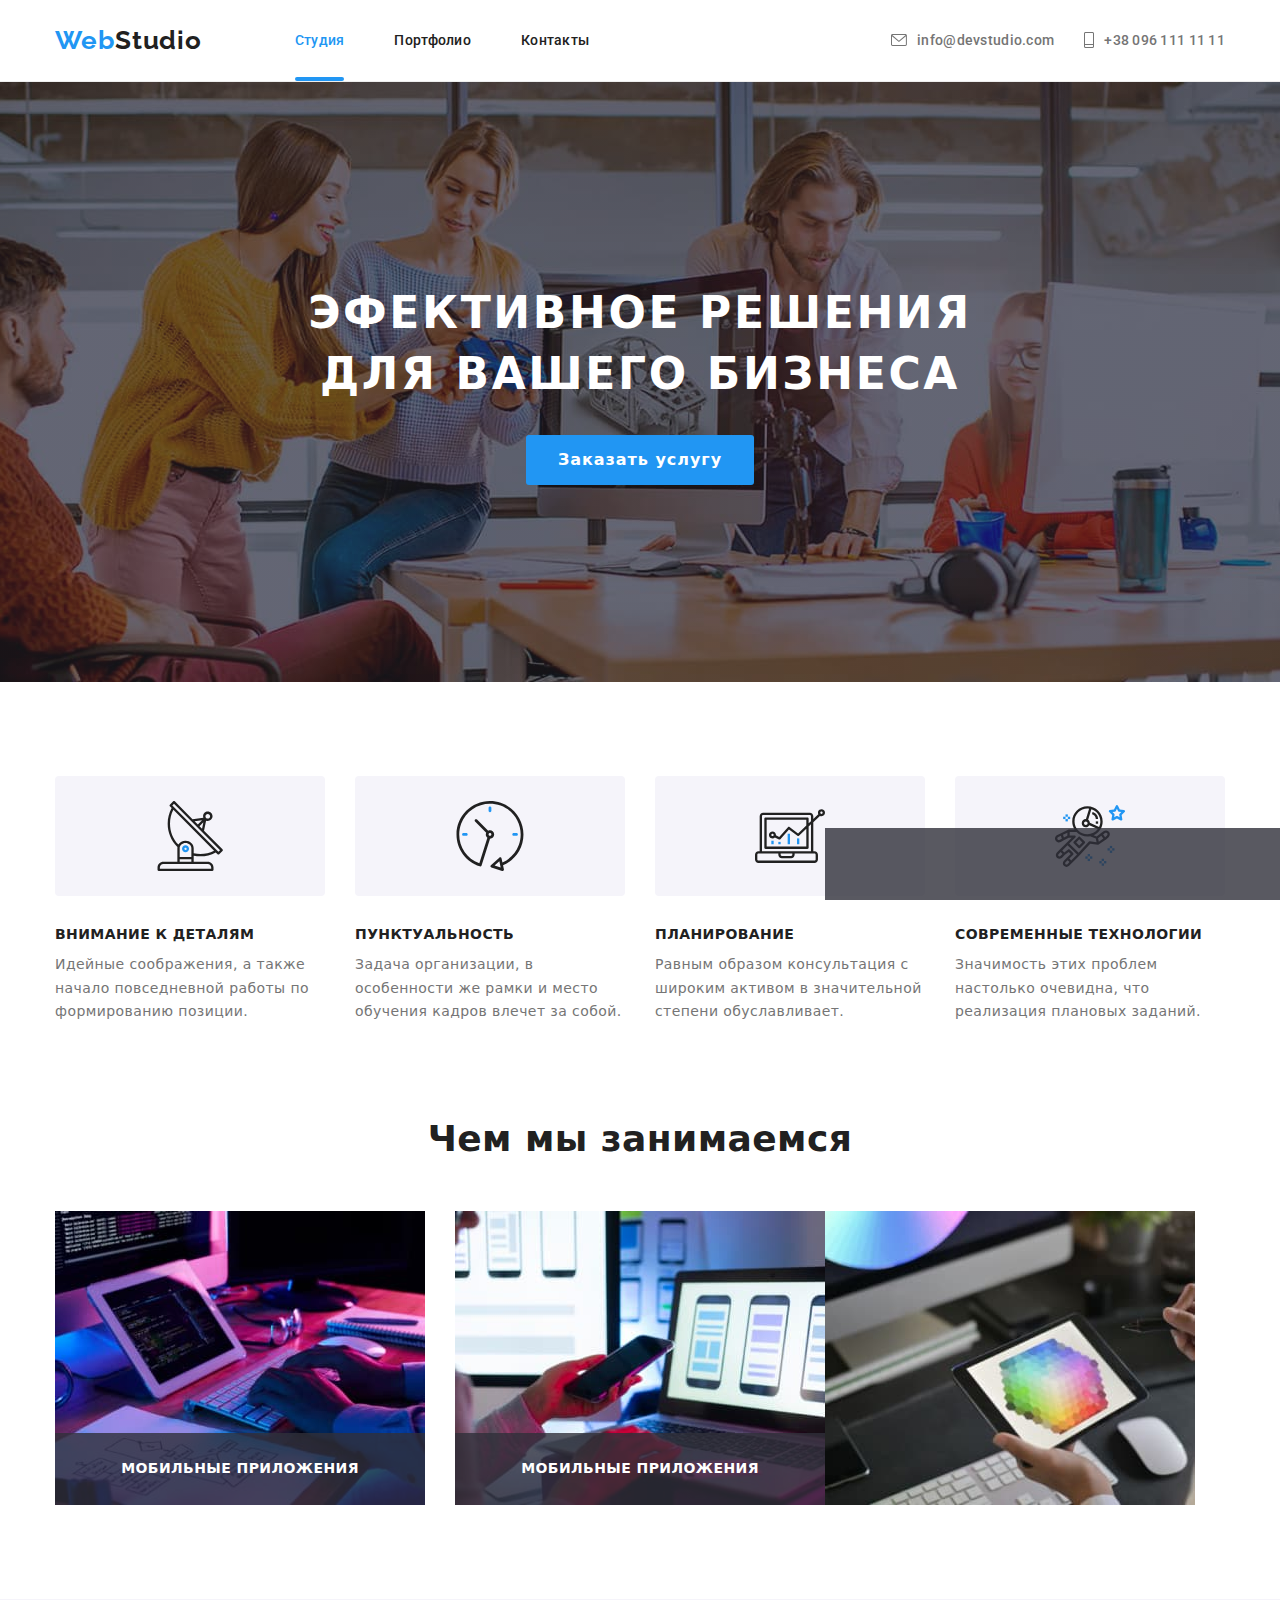
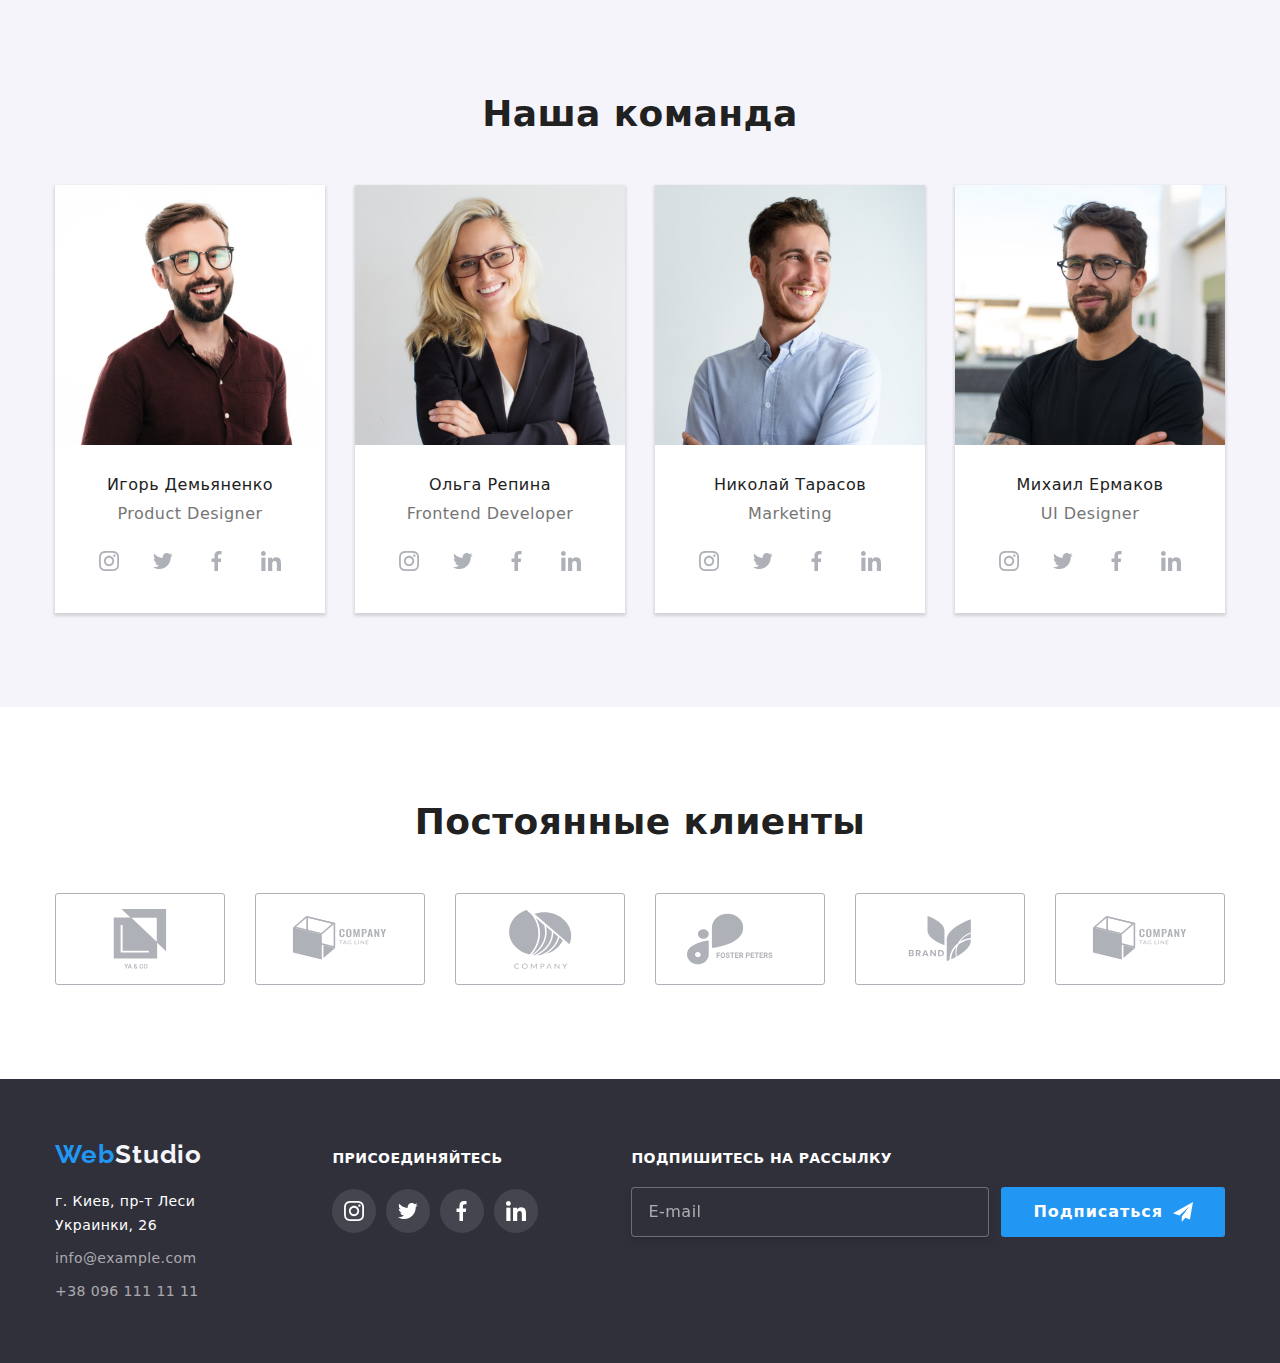
==== index.html @ 01339751 "Исправление ошибок" ====
<!DOCTYPE html>
<html lang="ru">
<head>
    <meta charset="UTF-8">
    <meta http-equiv="X-UA-Compatible" content="IE=edge">
    <meta name="viewport" content="width=device-width, initial-scale=1.0">
    <title>WebStudio</title>
    <link href="https://fonts.googleapis.com/css2?family=Raleway:wght@700&family=Roboto:wght@400;500;700;900&display=swap"
        rel="stylesheet">
    <link rel="stylesheet" href="https://cdnjs.cloudflare.com/ajax/libs/modern-normalize/1.1.0/modern-normalize.min.css">
    <link rel="stylesheet" href="./css/style.css">
    <link rel="stylesheet" href="./css/main.min.css">
</head>
<body>

    <!-- Шапка сайита-->
<header class="header">
    <div class="container headers">
    
    <nav class="main-nav">

        <a class="logo-link" href="./index.html">
            <span class="logo-accent">Web</span>
            <span class="logo-black">Studio</span>
        </a>
    <ul class="site-nav">
        <li class="site-nav__item"><a id="studio" class="site-nav__link strip" href="">Студия</a></li>
        <li class="site-nav__item"><a class="site-nav__link" href="./portfolio.html">Портфолио</a></li>
        <li class="site-nav__item"><a class="site-nav__link" href="">Контакты</a></li>
    </ul>
    </nav>

    <ul class="contact ">
        <li class="contact__list">
    <a class="contact__link" href="mailto:info@devstudio.com">    
        <svg class="contact__icon-massage"   width="16px" height="12px">
            <use href="./images/icons.svg/contact.svg#massage"></use>
        </svg>
        info@devstudio.com
    </a>
    </li>

        <li class="contact__list">
        <a class="contact__link" href="tel:+380961111111">
        <svg class="contact__icon-massage" width="10" height="16px">
            <use href="./images/icons.svg/contact.svg#telefon"></use>
        </svg>
        +38 096 111 11 11
        </a>
        </li>
    </ul>

    </div>
</header>

    <main>
<!-- Герой-->
 <section class="hero">
     <div class="container">
        <h1 class="hero__title">
          ЭФЕКТИВНОЕ РЕШЕНИЯ ДЛЯ ВАШЕГО БИЗНЕСА
        </h1>
        <button class="button" type="button" data-modal-open >
            Заказать услугу
        </button>
</div>


 </section>
    <!-- Преимущество компании-->
 <section class="section feature">
<div class="container">
    <h2 class="section-title visually-hidden">Преимущества</h2>
<ul class="feature-list list">
    <li class="flex-feature">
        <div class="container-feature">
            <svg width="70px" height="70px" >
                <use href="./images/icons.svg/advantage.svg#antena"></use>
            </svg>
        </div>
        <h3 class="title">Внимание к деталям</h3>
        <p class="feature-text">Идейные соображения, а также начало повседневной работы по формированию позиции.</p>

    </li>


    <li class="flex-feature">
        <div class="container-feature">
            <svg width="70px" height="70px">
                <use href="./images/icons.svg/advantage.svg#clock"></use>
            </svg>
        </div>
        <h3 class="title">Пунктуальность</h3>
        <p class="feature-text">Задача организации, в особенности же рамки и место обучения кадров влечет за собой.</p>
    </li>


    <li class="flex-feature">
        <div class="container-feature">
            <svg width="70px" height="70px">
                <use href="./images/icons.svg/advantage.svg#televizor"></use>
            </svg>
        </div>
        <h3 class="title">Планирование</h3>
        <p class="feature-text">Равным образом консультация с широким активом в значительной степени обуславливает.</p>
    </li>

    <li class="flex-feature">
        <div class="container-feature">
            <svg width="70px" height="70px">
                <use href="./images/icons.svg/advantage.svg#astronaut"></use>
            </svg>
        </div>
        <h3 class="title">Современные технологии</h3>
        <p class="feature-text">Значимость этих проблем настолько очевидна, что реализация плановых заданий.</p>
    </li>
</ul>
</div>
 </section>

<!-- Чем занимается компания -->
<article class="product">
    
 <section class="section work">
    <h2 class="section-title">Чем мы занимаемся</h2>

    <div class="container">

    <ul class="work-list list">

    <div class="position-container">
    <!-- <li class="flex-item"> -->

    <img src="./images/компьютер.jpg" alt="" width="370" >
    <p class="position-list">Мобильные приложения</p>
    <!-- </li> -->

    </div>




        <div class="position-container">
        <!-- <li class="flex-item"> -->
            <img src="./images/телефон.jpg" alt="" width="370">
            <p class="position-list">Мобильные приложения</p>
        <!-- </li> -->
        </div>

        <!-- <div class="position-container"> -->
            <li class="flex-item">
                <img src="./images/планшет.jpg" alt="" width="370">

                <p class="position-list">Мобильные приложения</p>
            </li>
                    <!-- <li class="position-list">
                        <p>Мобильные приложения</p>
                    </li> -->
        </div>
    </ul>

    </div>
    </section>
</article>

<!--Команда компании-->
 <section class="section section--team">
    <div class="container">
     <h2 class="section-title">Наша команда</h2>

<ul class="team-list list">
    <li class="flex-team">
        <img src="./images/человек1.jpg" alt="парень" width="270">
        <div class="staff">
        <h3 class="team-title">Игорь Демьяненко</h3>
        <p class="text">Product Designer</p>
                <ul class="socials-list">
                    <li class="socials__item">
                        <a class="socials-links" href="./index.html">
                            <svg class="socials-icon" width="20px" height="20px">
                                <use href="./images/icons.svg/networks.svg#instagram"></use>
                            </svg>
                        </a>
                    </li>
                
                    <li class="socials__item">
                        <a class="socials-links" href="./index.html">
                            <svg class="socials-icon" width="20px" height="20px">
                                <use href="./images/icons.svg/networks.svg#twitter"></use>
                            </svg>
                        </a>
                    </li>
                
                    <li class="socials__item">
                        <a class="socials-links" href="./index.html">
                            <svg class="socials-icon" width="20px" height="20px">
                                <use href="./images/icons.svg/networks.svg#facebook"></use>
                            </svg>
                        </a>
                    </li>
                
                    <li class="socials__item">
                        <a class="socials-links" href="./index.html">
                            <svg class="socials-icon" width="20px" height="20px">
                                <use href="./images/icons.svg/networks.svg#linkedin"></use>
                            </svg>
                        </a>
                    </li>
                </ul>
        </div>
    </li>


    <li class="flex-team">
        <img src="./images/девушка.jpg" alt="девушка" width="270">
        <div class="staff">
        <h3 class="team-title">Ольга Репина</h3>
        <p class="text">Frontend Developer</p>
                <ul class="socials-list">
                    <li class="socials__item">
                        <a class="socials-links" href="./index.html">
                            <svg class="socials-icon" width="20px" height="20px">
                                <use href="./images/icons.svg/networks.svg#instagram"></use>
                            </svg>
                        </a>
                    </li>
                
                    <li class="socials__item">
                        <a class="socials-links" href="./index.html">
                            <svg class="socials-icon" width="20px" height="20px">
                                <use href="./images/icons.svg/networks.svg#twitter"></use>
                            </svg>
                        </a>
                    </li>
                
                    <li class="socials__item">
                        <a class="socials-links" href="./index.html">
                            <svg class="socials-icon" width="20px" height="20px">
                                <use href="./images/icons.svg/networks.svg#facebook"></use>
                            </svg>
                        </a>
                    </li>
                
                    <li class="socials__item">
                        <a class="socials-links" href="./index.html">
                            <svg class="socials-icon" width="20px" height="20px">
                                <use href="./images/icons.svg/networks.svg#linkedin"></use>
                            </svg>
                        </a>
                    </li>
                </ul>
        </div>
    </li>



    <li class="flex-team">
        <img src="./images/парень.jpg" alt="парень" width="270">
        <div class="staff">
        <h3 class="team-title">Николай Тарасов</h3>
        <p class="text">Marketing</p>
                <ul class="socials-list">
                    <li class="socials__item">
                        <a class="socials-links" href="./index.html">
                            <svg class="socials-icon" width="20px" height="20px">
                                <use href="./images/icons.svg/networks.svg#instagram"></use>
                            </svg>
                        </a>
                    </li>
                
                    <li class="socials__item">
                        <a class="socials-links" href="./index.html">
                            <svg class="socials-icon" width="20px" height="20px">
                                <use href="./images/icons.svg/networks.svg#twitter"></use>
                            </svg>
                        </a>
                    </li>
                
                    <li class="socials__item">
                        <a class="socials-links" href="./index.html">
                            <svg class="socials-icon" width="20px" height="20px">
                                <use href="./images/icons.svg/networks.svg#facebook"></use>
                            </svg>
                        </a>
                    </li>
                
                    <li class="socials__item">
                        <a class="socials-links" href="./index.html">
                            <svg class="socials-icon" width="20px" height="20px">
                                <use href="./images/icons.svg/networks.svg#linkedin"></use>
                            </svg>
                        </a>
                    </li>
                </ul>
        </div>
    </li>


    <li class="flex-team">
        <img src="./images/пареньвочках.jpg" alt="парень в очках" width="270">
        <div class="staff">
        <h3 class="team-title">Михаил Ермаков</h3>
        <p class="text">UI Designer</p>
        
        <ul class="socials-list">
            <li class="socials__item">
            <a class="socials-links" href="./index.html">
                <svg class="socials-icon" width="20px" height="20px">
                    <use href="./images/icons.svg/networks.svg#instagram"></use>
                </svg>
            </a>
            </li>

            <li class="socials__item">
                <a class="socials-links" href="./index.html">
                <svg class="socials-icon" width="20px" height="20px">
                    <use href="./images/icons.svg/networks.svg#twitter"></use>
                </svg>
                </a>
            </li>

            <li class="socials__item">
                <a class="socials-links" href="./index.html">
                <svg class="socials-icon" width="20px" height="20px">
                    <use href="./images/icons.svg/networks.svg#facebook"></use>
                </svg>
                </a>
            </li>

            <li class="socials__item">
                <a class="socials-links" href="./index.html">
                <svg class="socials-icon" width="20px" height="20px">
                    <use href="./images/icons.svg/networks.svg#linkedin"></use>
                </svg>
                </a>
            </li>
            </ul>
            </div>
    </li>
</ul>
</div>
 </section>



 <section class="client">
    <div class="container">

    <h2 class="section-title">Постоянные клиенты</h2>

    <ul class="clients">
        <li class="item">
            <a class="links" href="./index.html">
                <svg class="button-icon" width="106px" height="60px">
                    <use class="logo-company" href="./images/icons.svg/brands.svg#icon-ya-go"></use>
                </svg>
            </a>
        </li>
        <li class="item" >
            <a class="links" href="./index.html">
                <svg class="button-icon" width="106px" height="60px">
                    <use class="logo-company" href="./images/icons.svg/brands.svg#icon-company-tag-l"></use>
                </svg>
            </a>
            
        </li>
        <li class="item" >
            <a class="links"  href="./index.html">
          <svg class="button-icon" width="106px" height="60px" >
                 <use class="logo-company" href="./images/icons.svg/brands.svg#icon-company"></use>
          </svg>
            </a>
        </li>

        <li  class="item" >
        <a class="links" href="./index.html">
        <svg class="button-icon" width="106px" height="60px" >
            <use class="logo-company" href="./images/icons.svg/brands.svg#icon-foster-peters"></use>
        </svg>
        </a>
        </li>
        <li class="item" >
            <a class="links" href="./index.html">
            <svg class="button-icon" width="106px" height="60px" >
                <use class="logo-company" href="./images/icons.svg/brands.svg#icon-brand"></use>
            </svg>
            </a>
        </li>
        <li class="item">
            <a class="links" href="./index.html">
            <svg class="button-icon" width="106px" height="60px" >
                <use class="logo-company" href="./images/icons.svg/brands.svg#icon-company-tag-l"></use>
            </svg>
            </a>
        </li>
    </ul>
</div>
 </section>

    </main>

 <!-- Футер -->
    <footer class="footer">
    <div class="container container-footer">
        
        <div>
        <a href="./index.html">
            <span class="logo-accent">Web</span>
            <span class="logo-white">Studio</span>
        </a>
    <address class="address">
        <ul class="adress-list">
          <li class="adress__item"><a class="adress" href="" target="_blank" rel="noopener noreferrer">г. Киев, пр-т
              Леси Украинки, 26</a> </li>
          <li class="adress__item"><a class="info" href="mailto:info@devstudio.com">info@example.com</a> </li>
          <li class="adress__item"><a class="info" href="tel:+380961111111">+38 096 111 11 11</a> </li>
        </ul>
    </address>
        </div>

        <div class="socials-footer">
            <h2 class="socials-footer__title">Присоединяйтесь</h2>
        <ul class="socials-list">
            
        <li class="socials-footer__item">
            <a class="socials-footer__link" href="">
        <svg class="icon-footer" width="20px" height="20px">
            <use href="./images/icons.svg/networks.svg#instagram"> </use>
        </svg>
            </a>
        </li>


        <li class="socials-footer__item">
            <a class="socials-footer__link" href="">
        <svg class="icon-footer" width="20px" height="20px" >
            <use href="./images/icons.svg/networks.svg#twitter">  </use>
        </svg>
            </a>
        </li>
        
        <li class="socials-footer__item">
            <a class="socials-footer__link" href="">
            <svg class="icon-footer" width="20px" height="20px" >
                <use href="./images/icons.svg/networks.svg#facebook"> </use>
            </svg>
            </a>
        </li>

        <li class="socials-footer__item">
            <a class="socials-footer__link" href="">
            <svg class="icon-footer" width="20px" height="20px" >
                <use href="./images/icons.svg/networks.svg#linkedin"></use>
            </svg>
            </a>

        </li>
        </ul>
    </div>


    <div>
        <h2 class="footer-title">Подпишитесь на рассылку</h2>
    <form class="form-footer">

        

        
        <label class="footer-label">
            <input type="text" class="footer-input" name="email" placeholder="E-mail">
        </label>

            
            <button class="button" type="submit">
            <span class="footer-span">Подписаться</span>
            <svg class="footer-icon" width="20px" height="20px">
                <use href="./images/icons.svg/modal-icon.svg#footer-email"></use>
            </svg>

            </button>
            
    </form>
    </div>
</div>
     </footer>
     

     

     
    <div class="backdrop is-hidden" data-modal>

        <div class="modal">
            
            <button class="button-close" data-modal-close>
                <svg class="icon-close" width="11px" height="11px">
                    <use href="./images/icons.svg/symbol-defs.svg#closer-icon"></use>
                </svg>
                
            </button>

            <form class="form-modal" autocomplete="off">
            
            <p class="title-modal" >Оставьте свои данные, мы вам перезвоним</p>

            
            <label class="form-field">
                <input type="text" class="form-input" name="name" placeholder=" " required>
                <span class="form-label">Имя</span>
            <svg class="icon-modal" width="12px" height="12px">
                <use href="./images/icons.svg/modal-icon.svg#modal-profil"></use>
            </svg>
            </label>
            
            
          
            <label class="form-field">
            <input type="tel" class="form-input" name="tel"  placeholder=" " required />
            <span class="form-label">Телефон</span>
            <svg class="icon-modal" width="13px" height="13px">
                <use href="./images/icons.svg/modal-icon.svg#modal-tel"></use>
            </svg>
            </label>
            
                    
            <label class="form-field">
            <input type="email" class="form-input" name="email" placeholder=" " required >
            <span class="form-label">Почта</span>
            <svg class="icon-modal" width="15px" height="12px">
                <use href="./images/icons.svg/modal-icon.svg#modal-massager"></use>
            </svg>
            </label>

            <span class="title-comment">Коментарий</span>
            
            <div class="form-comment">
            
            <textarea name="opic" id="opic"  rows="10" placeholder="Введите текст" required ></textarea>
            </div>

            <label class="field-checkbox">
                <input class="chekbox" type="checkbox" name="ok" id="ok" required>
                <span class="icon-chekbox"></span>
                <span class="span-modal">Соглашаюсь с рассылкой и принимаю</span>
                <a class="links-checkbox" href="">Условия договора</a>
                <!-- Соглашаюсь с рассылкой и принимаю    -->
            </label>
            
        
            <button class="button" type="submit">Отправить</button>
            
    
        </form>

        </div>


    </div>
    <script src="./js/modal.js"></script>

</body>
</html>
---- css/style.css ----
/* Основной цвет текста  color: #212121;      --title-text-color:#212121; */
/* вторичный текст контакты,абзац  color: #757575; --primari-text-color: #757575; */
/* цвет фона background: #FFFFFF;        --primari-white-color:#FFFFFF;*/
/* контакты в футере    --contact-footer: rgba(255, 255, 255, 0.6); */
/* цвет кнопок background: --accent-color: #2196F3;*/
/* цвет героя и футера     --hero-bgrcolor: #2F303A; */
/* фон кнопки в фильтре --button-filter: #F5F4FA; */
/* Кнопка героя ховер  --hover-button: #188ce8; */
/* border-box --border-box: #EEEEEE; */


:root {
--title-text-color: #212121;
--primari-text-color: #757575;
--primari-white-color:#FFFFFF;
--contact-footer: rgba(255, 255, 255, 0.6);
--accent-color: #2196F3;
--hero-bgrcolor: #2F303A;
--button-filter: #F5F4FA;
--hover-button: #188ce8;
--border-box: #EEEEEE;
--var--bg-icon: #afb1b8;
--timing-function: cubic-bezier(0.4, 0, 0.2, 1);
}


body {
background-color: var(--primari-white-color);
color: var(--primari-text-color);
font-family: Roboto, sans-serif;

font-size: 14px;
line-height: 1.17;
letter-spacing: 0.03em;
}


ul {
    list-style: none;
}


/* утилиты */

.container {
    width: 1200px;
    /* outline: 2px solid; */
    padding-left: 15px;
    padding-right: 15px;
    margin-left: auto;
    margin-right: auto;
}

.list {
    margin: 0;
    padding: 0;
    list-style: none;
}

/* Main-nav */
.main-nav {
    display: flex;
    align-items: center;
    justify-content: space-evenly;
}



/* header */

.header {
    border-bottom: 1px solid var(--border-box);
    font-weight: 500;
    font-size: 14px;
    line-height: 1.2;
    letter-spacing: 0.02em;
}

.container.headers {
        display: flex;

        position: relative;
        /* position: fixed;
        width: 100%;
        z-index: 2;
        top: 0;
        left: auto;
        right: auto;
        min-height: 80px;
        background-color: white; */
        align-items: center;
    
}





.logo-accent,
.logo-black,
.logo-white {
    font-family: Raleway, sans-serif;
    font-weight: 700;
    font-size: 26px;
    line-height: 1.2;
    letter-spacing: 0.03em;
}

.logo-link:focus{
    fill: red;
}

.logo-accent {
    color: var(--accent-color);
    margin-right: -4px;
}
.logo-black {
    color: var(--title-text-color);
}

.logo-white {
    color: var(--button-filter);
}

/* site nav  */

.site-nav {
margin-bottom: 0;
margin-top: 0;
padding-left: 0;
display: flex;
margin-left: 93px;

}

/* .site-nav .item {
    background-color: tomato;
    
} */

.site-nav__item:not(:last-child) {
    margin-right: 50px;
    

}


.site-nav__link {
    font-family: 'Roboto';
        font-style: normal;



    position: relative;
    color: var(--title-text-color);
    display: block;
    padding-top: 32px;
    padding-bottom: 32px;
    font-weight: 500;
    font-size: 14px;
    line-height: 1.2;
    letter-spacing: 0.02em;
    transition: color 250ms var(--timing-function);
    
}




.site-nav__link:hover,
.site-nav__link:focus {
    color: var(--accent-color);
}


.strip::after {
    display: block;
    position: absolute;
    content: '';
    bottom: 0;
    width: 100%;
    height: 4px;
    background-color: var(--accent-color);
    border-radius: 2px;
transform: scaleX(t 1);
    transition: 250ms var(--timing-function);
}

.strip:hover::after {
transform: scaleX(1)
}


#studio {
    color: var(--accent-color);
}

#portfolio {
    color: var(--accent-color);
}


/* Contact */


.contact {
    display: inline-flex;
    align-items: center;
    margin-bottom: 0;
    margin-top: 0;
    padding-left: 0;
    margin-left: auto;
    
}





.contact .item {
    padding: 32px 0px;
    margin: 0;

}

li.item.items {

    display: inline-flex;
    align-items: center;
}

.contact .contact__list + .contact__list {
    margin-left: 30px;
}


a.contact__link:hover,
.contact__link:focus {
    color: #188ce8;
    fill: #188ce8;
    
}


/* .contact-link:hover {
    color: var(--accent-color);
} */

.contact__link{
    display: flex;
    align-items: center;
    font-family: 'Roboto';
    fill: currentColor;
    padding-top: 32px;
    padding-bottom: 32px;

        transition: color 250ms var(--timing-function), 
        fill 250ms var(--timing-function) ;
    
}


.contact__icon-massage {
    margin-right: 10px;
    /* fill: currentColor; */
}


/* .items::before {
    display: inline-block;
    content: '';
    margin-right: 10px;
    width: 20px;
    height: 20px;
    background-size: contain;
    background-repeat:no-repeat;
    background-position: center;
}

li.item.items::before {
    fiil: red;
} */


/* .items:nth-child(1)::before {
    background-image: url(../images/icons.svg/massage.svg);
    width: 16px;
    height: 12px;
    
}



.items:nth-child(2)::before {
    background-image: url(../images/icons.svg/telefon.svg);
    width: 10px;
    height: 16px;
} */



/* .flex-feature::before {
    display: block;
    content: '';
    height: 120px;
    margin-bottom: 30px;
    background-size: 65.32px, contain;
    background-repeat: no-repeat;
    background-position: center;
    background-color: #F5F4FA;
} */







a {
    text-decoration: none;
    color: currentColor;
}

h1,
h2,
h3,
p {
    margin: 0;
}


/* Герой index */

.hero {
text-align: center;
padding-top: 200px;
padding-bottom: 200px;
margin-left: auto;
margin-right: auto;
background: #C4C4C4;
background-image: linear-gradient(to right,
rgba(47, 48, 58, 0.4),
rgba(47, 48, 58, 0.4)
), url(../images/icons.svg/heroo.jpg);
background-repeat: no-repeat;
background-position: center;
background-size: cover;
max-width: 1600px;
height: 600px;

}



.hero__title {
    color: var(--primari-white-color);
    font-weight: 900;
    font-size: 44px;
    line-height: 1.4;
    letter-spacing: 0.06em;
    text-align: center;
    text-transform: uppercase;
    width: 696px;
    margin-left: auto;
    margin-right: auto;
    margin-bottom: 30px;
}

/* Кнопки */

.filter .filter__item + .filter__item {
    margin-left: 8px;
}


.filter {
    display:flex;
    margin: 0;
    padding-left: 0;
    justify-content: center;
    margin-bottom: 50px;
    
}




.button {
    min-width: 200px;
    
    padding: 10px 32px;
    background-color: var(--accent-color);
    color: var(--primari-white-color);
    display: flex;
    margin-left: auto;
    margin-right: auto;
    font-weight: 700;
    font-size: 16px;
    line-height: 1.9;
    align-items: center;
    justify-content: center;
    text-align: center;
    letter-spacing: 0.06em;
    cursor: pointer;
    border: none;
    border-radius: 3px;
    transition: box-shadow 250ms var(--timing-function), background-color 250ms var(--timing-function);
}

.button:hover,
.button:focus {
    outline: none;
    box-shadow: 0px 4px 4px rgba(0, 0, 0, 0.15);
    background-color: var(--hover-button);
}

/* Modal window */
.backdrop {

    position: fixed;
    top: 0;
    left: 0;
    width: 100%;
    height: 100%;

    background: rgba(0, 0, 0, 0.2);
    opacity: 1;
    transition: opacity 250ms var(--timing-function);
}

.backdrop.is-hidden {
    
    opacity: 0;
    pointer-events: none;
}

.backdrop.is-hidden .modal {
    transform: translate(-50%, -50%) scale(1.1);
}

.modal {
    
    position: absolute;
    top: 50%;
    left: 50%;
    transform: translate(-50%, -50%) scale(1);
    transition: transform 250ms var(--timing-function),
        scale 250ms var(--timing-function);
    border-radius: 4px;
    width: 528px;
    height: 581px;
    padding: 40px;
    background-color: #fff;
    
}


.button-close {
    display: flex;
    position: absolute;
    top: 8px;
    right: 8px;
    width: 30px;
    height: 30px;

    fill: black;
    border: none;
    cursor: pointer;
    border: 1px solid black;
    border-radius: 50px;
    background-color: white;
    transition: fill 250ms var(--timing-function), border-color 250ms var(--timing-function) ;
}

.button-close:hover {
    fill: #2196F3;
    border-color: #2196F3;
}


.button-close svg {
    position: absolute;
    top: 50%;
    left: 30%;

    transform: translateY(-50%);

}

.icon-close {
    display: flex;
    align-items: center;
    justify-content: center;
}





.form-modal {
    display: block;

height: 100%;
/* outline: 1px solid tomato; */
margin-left: auto;
margin-right: auto;


}

.title-modal {
font-family: 'Roboto';
text-align: center;
font-weight: 700;
font-size: 20px;
line-height: 1.15;
letter-spacing: 0.03em;
margin-bottom: 30px;
color: var(--title-text-color); 
}



.form-field{
    position: relative;
    display: flex;
    flex-direction: column;
    /* outline: 1px solid teal; */
    margin-bottom: 20px;
}

.form-field:nth-child(4) {
    margin-bottom: 10px;
}





/* .form-field:nth-child(-n + 3) {
    margin-bottom: 15px;
} */

.form-comment {
    position: relative;
    display: block;
    flex-direction: column;
    
    margin-bottom: 20px;
    margin-top: 4px;
    width: 448px;
    height: 120px;
}



.icon-modal {
    display: inline-block;
    position: absolute;
    top: 50%;
    left: 15px;
    fill: var(--title-text-color);
    transform: translateY(-50%);
    transition: fill 250ms var(--timing-function);
}

.form-field:hover .icon-modal {
fill: #2196F3;
}



/* MODAL 2 */

/* .form-field:focus-within > .icon-modal{
    
 fill: blue;
}

.form-field:focus-within > .form-label {
transform: translateY(-33px);
}

.form-input:not(:placeholder-shown) + .form-label {
transform: translateY(-50px);
} 
 */




/* Modal 1 Хороший ВАРИАНТ! */ 
.form-input:focus~.icon-modal,
.form-input:hover~.icon-modal {
    fill: var(--accent-color);
}


.form-input:focus + .form-label, .form-input:not(:placeholder-shown) + .form-label {
    transform: translateY(-40px);
}

.form-input:placeholder-shown {
    background-color: white;
}


/* MODAL 3 в процессе без ID и bez LABEL */
/* 
.form-field:focus-within > .icon-modal {
    fill: rgb(14, 161, 230);
}


.form-field:focus-within > .form-label {
    transform: translateY(-210%);
}


.form-input:not(:placeholder-shown) + .form-label {
transform: translateY(-35px);
} */

.chekbox {
/*     
    appearance: none;
    -webkit-appearance: none; */
    position: absolute;
    width: 1px;
    height: 1px;
    margin: -1px;
    border: 0;
    padding: 0;
    clip: rect(0 0 0 0);
    overflow: hidden;
}

.field-checkbox {
    display: flex;
    align-items: center;
    justify-content: center;
    margin-bottom: 30px;
    
}

/* .field-checkbox:hover,
.field-checkbox:focus {
    border-color: #2196F3;
} */

.icon-chekbox {
    display: inline-block;
    cursor: pointer;
    width: 15px;
    height: 15px;
    border: 2px solid #2a2a2a;
    border-radius: 4px;
    margin-right: 8px;
}

.icon-chekbox:focus,
.icon-chekbox:hover {
    border-color: #2196F3;
}

.links-checkbox {

    font-size: 14px;
    line-height: 1.71;

    letter-spacing: 0.03em;
    color: #2196F3;
    margin-left: 3px;
    text-decoration: underline;
}

.span-modal{
font-size: 14px;
line-height: 1.71;
color: #757575;;
letter-spacing: 0.03em;
}




.chekbox:checked + .icon-chekbox {
    border-color: #2196F3;
    background-color: #2196F3;
    background-image: url(../images/icons.svg/icon-check.svg);
    background-size: contain;
    background-origin: border-box;
    
}





/* MODAL */

.form-label {
    position: absolute;
    top: 54%;
    left: 42px;
    
    transform: translateY(-50%);
    transition: transform 250ms var(--timing-function);
}

.form-field input {
    width: 448px;
    height: 40px;
    margin: 0;
    cursor: pointer;
    padding-left: 42px;
    border-radius: 4px;
    border: 1px solid rgba(33, 33, 33, 0.2);
    transition: border-color 250ms var(--timing-function);
    outline: none;
}

.form-field input:hover,
.form-field input:focus {
    border-color: #2196F3;
}

.form-field input[type="checkbox"] {
    width: 16px;
    height: 15px;
}


/* .form-field:focus-within>.form-input {
   color: rgb(14, 161, 230);
} */

textarea {
    width: 448px;
    height: 120px;
    padding-left: 16px;
    padding-right: 16px;
    padding-bottom: 12px ;
    padding-top: 12px ;
    cursor: pointer;
    border: 1px solid rgba(33, 33, 33, 0.2);
    border-radius: 4px;
    transition: border-color 250ms var(--timing-function);
    outline: none;
    resize: none;
}

.title-comment {
    margin-bottom: 4px;
    margin-top: 10px;
}

.form-comment textarea:hover,
.form-comment textarea:focus {
    border-color: #2196F3;
}








.form-field input::placeholder {
    color: #C4C4C4;
}

.form-field textarea::placeholder {
    color: #C4C4C4;
}




.form-field label {
    margin-bottom: 4px;

font-weight: 400;
font-size: 12px;
line-height: 1.2;
/* identical to box height */

letter-spacing: 0.01em;

color: #757575;
}

/* 
        display: flex;
        align-items: center;
        color: #757575;
        fill: #757575;
        padding-top: 32px;
        padding-bottom: 32px;
        font-weight: 500;
        font-size: 14px;
        line-height: 16px;
        letter-spacing: 0.02em;
        transition: color 250ms var(--timing-function),
        fill 250ms var(--timing-function);

    position: relative;
    color: var(--title-text-color);
    display: block;
    padding-top: 32px;
    padding-bottom: 32px;
    font-weight: 500;
    font-size: 14px;
    line-height: 1.2;
    letter-spacing: 0.02em;
    transition: color 250ms var(--timing-function);
 */


/* section */


.section-title {
    color: var(--title-text-color);
    margin-top: 0;
    margin-bottom: 50px;
    text-align: center;
}


h2 {
    margin-top: 0;
    font-weight: 700;
    font-size: 36px;
}



/* Преимущество компании  */



.feature-list {
    display: flex;

}

.feature-list .flex-feature + .flex-feature {
    margin-left: 30px;
}

.container-feature {
display: inline-flex;
align-items: center;
justify-content: center;
background: #F5F4FA;
border-radius: 4px;
width: 270px;
height: 120px;
margin-bottom: 30px;
}





/* .flex-feature::before {
    display: block;
    content: '';
    height: 120px;
    margin-bottom: 30px;
    background-size: 65.32px, contain;
    background-repeat: no-repeat;
    background-position: center;
    background-color: #F5F4FA;
} */

/* .flex-feature:nth-child(1)::before {
    background-image: url("../images/icons.svg/antena.svg");
}

.flex-feature:nth-child(2)::before {
    background-image: url("../images/icons.svg/clock\ .svg");
}

.flex-feature:nth-child(3)::before {
    background-image: url("../images/icons.svg/televizor.svg");
}

.flex-feature:nth-child(4)::before {
    background-image: url("../images/icons.svg/astronautfull.svg");
} */

.section .title {
    color: var(--title-text-color);
    margin-top: 0;
    margin-bottom: 10px;
    font-weight: 700;
    font-size: 14px;
    line-height: 1.2;
    letter-spacing: 0.03em;
    text-transform: uppercase;
}

.visually-hidden {
position: absolute;
white-space: nowrap;
width: 1px;
height: 1px;
overflow: hidden;
border: 0;
padding: 0;
clip: rect(0 0 0 0);
clip-path: inset(50%);
margin: -1px;
}
/* Section work */


.section {
    padding-top: 94px;
    padding-bottom: 94px;
}



.section.work {
    padding-top: 0;

}

.work-list {
display: flex;

}

.position-container {

position: relative;
justify-content: center;
align-items: center;
width: 370px;

} 

/* .flex-item {
flex-direction: column;
position: relative;
justify-content: center;
align-items: center;
width: 370px;
} */

/* .flex-item + .flex-item{
    margin-left: 30px;
} */

 .position-container:nth-child(+n + 2) {
    margin-left: 30px;
}

.position-list {
display: flex;
justify-content: center;
align-items: center;
font-weight: 700;
font-size: 14px;
line-height: 1.2px;
width: 100%;
height: 72px;
bottom: 0;
position: absolute;
background: rgba(47, 48, 58, 0.8);
color: var(--primari-white-color);
text-transform: uppercase;
letter-spacing: 0.03em;






/* display: flex;
font-weight: 700;
font-size: 14px;
line-height: 1.2px;
letter-spacing: 0.03em;
text-transform: uppercase;
color: #FFFFFF;
width: 205px;
height: 16px;
left: 90px;
right: 90px;
bottom: 27px;
transform: translate(-50%, -50%);
position: absolute;
background:#188ce8; */


}





    /* Section team */



.team-list {
    display: flex;
    text-align: center;
}

.flex-team {
    width: 270px;
    box-shadow: 0px 2px 3px 1px rgba(0, 0, 0, 0.14);
}

.section--team .flex-team + .flex-team {
    margin-left: 30px;

}


.section--team {
    background-color: var(--button-filter);
}


.staff {
padding: 30px 32px;
background-color: #FFFFFF;

}

img {
    display: block;
}




.team-title {
    color: var(--title-text-color);
    font-weight: 500;
    font-size: 16px;
    line-height: 1.2;
    text-align: center;
    letter-spacing: 0.03em;
    margin-top: 0;
    margin-bottom: 10px;
}

.feature-text {
font-size: 14px;
line-height: 1.71;
letter-spacing: 0.03em;
color: #757575;
}

.text {
font-size: 16px;
line-height: 1.2;
letter-spacing: 0.03em;
margin-top: 0;
margin-bottom: 16px;
}

.flex-team .socials-links:not(:last-child) {
margin-right: 10px;
}

/* 11 УБРАЛ ФИЛЛ С socials-links ОСТАВИЛ ФОН И ДОБАВИЛ ФИЛЛ НА SVG!   */
.socials-links {
display: inline-flex;
align-items: center;
justify-content: center;
fill: var(--var--bg-icon);
background-color: var(--primari-white-color);
width: 44px;
height: 44px;
border-radius: 50px;
/* fill: #AFB1B8; */
transition: background-color 250ms var(--timing-function), fill 250ms var(--timing-function);
}

.socials-links:hover,
.socials-links:focus {
    fill: var(--primari-white-color);
    background-color: var(--accent-color);
}


/* 11 */

.socials-list {
display: flex;
justify-content: center;
align-items: baseline;
padding-left: 0;
margin: 0;
}

.socials__item:not(:last-child) {
    margin-right: 10px;

}



/* PORTFOLIO */



.project-list__description {
position: relative;
overflow: hidden;

}

.project-list__description::before {
    display: inline-block;
    content: '';
    width: 100%;
    height: 100%;
    background: rgba(33, 150, 243, 0.9);
    position: absolute;
    transform: translateY(+100%);
    
    transition: transform var(--timing-function) 250ms ;
    /* opacity: 0; */
}

.project-list__link:hover .project-list__description::before,
.project-list__link:focus .project-list__description::before {
    transform: translateY(0);
}

.project-list__item:hover .project-list__description::before {
    /* opacity: 1; */
}

.project-list__paragraph {
    display: flex;
    font-size: 18px;
    line-height: 1.56;
    letter-spacing: 0.03em;
    align-items: center;
    justify-content: center;
    width: 100%;
    height: 100%;
    padding-left: 24px;
    padding-right: 24px;
    padding-top: 63px;
    padding-bottom: 63px;
    position: absolute;
    bottom: 0;
    color: var(--primari-white-color);
    transform: translateY(+100%);
    /* opacity: 0; */
    transition: transform 250ms var(--timing-function);
}

.project-list__link:hover .project-list__paragraph,
.project-list__link:focus .project-list__paragraph {
    transform: translateY(0);
    
}


.project-list__text-box {
    padding: 20px 24px;
    border-right: 1px solid var(--border-box);
    border-bottom: 1px solid var(--border-box);
    border-left: 1px solid var(--border-box);
    width: 370px;
    
}

.project-list {
display: flex;
flex-wrap: wrap;
padding: 0;
margin: 0;
}

.project-list__item {
margin-right: 30px;

}

.project-list__item:nth-child(-n + 6) {
    margin-bottom: 30px;
}

.project-list__item:nth-child(3n) {
    margin-right: 0;
}

.project-list__link{
display: block;
}

.project-list__link:hover,
.project-list__link:focus {
box-shadow: 1px 4px 6px 0px #00000029, 0px 4px 4px 0px #0000000f, 0px 1px 1px 0px #0000001f;
}



.project-list__title {
    margin: 0;
    margin-bottom: 4px;
    margin-right: auto;
}




.project-list .project-list__title {
    color: var(--title-text-color);
    font-weight: 700;
    font-size: 18px;
    margin-left:auto;
    text-align: left;
    line-height: 2;
    letter-spacing: 0.06em;
}




.project-list .project-list__text {
    color: var(--primari-text-color);
    font-size: 16px;
    line-height: 1.9;
    letter-spacing: 0.03em;
    margin: 0;
}

/* Фильтр */


.section .item {

}





.filter__button {

position: relative;
background-color: var(--button-filter);
color: var(--title-text-color);
padding: 6px 22px;
font-weight: 500;
font-size: 16px;
line-height: 1.6;
cursor: pointer;
text-align: center;
border: none;
border-radius: 3px;
letter-spacing: 0.03em;

transition: background-color 250ms var(--timing-function) ,
color 250ms var(--timing-function), box-shadow 250ms var(--timing-function)
}

.filter__button:hover,
.filter__button:focus {
    background-color: var(--accent-color);
    color: var(--primari-white-color);
    box-shadow: 0px 3px 1px rgba(0, 0, 0, 0.1), 0px 1px 2px rgba(0, 0, 0, 0.08), 0px 2px 2px rgba(0, 0, 0, 0.12);
}



/* Clients */

.client {
    padding-bottom: 94px;
    padding-top: 94px;
    
}

.clients {
    display: flex;
    justify-content: center;
    align-items: center;
    margin: 0;
    padding-left: 0px;

    
}

/* .clients > .item {
border: 1px solid var(--var--bg-icon);
} */

.clients .item:not(:last-child) {
    margin-right: 30px;
}

.clients .item {
width: 170px;
height: 92px;

}


.clients .links:hover,
.clients .links:focus {
    fill: #188ce8;
    border: 1px solid var(--accent-color);
}

.client .links {
display: flex;
justify-content: center;
align-items: center;
width: 170px;
height: 92px;
fill: var(--var--bg-icon);
border: 1px solid var(--var--bg-icon);
border-radius: 3px;
transition: border 250ms var(--timing-function);
}



.logo-company {
    transition: fill 250ms var(--timing-function);
}














/* .links:hover {
fill: var(--accent-color);

} */


/* .clients .item:hover,
.clients .item:focus {
fill: var(--accent-color);
border: 1px solid var(--accent-color);
}  */

/* footer */



.footer {
    padding-top: 60px;
    padding-bottom: 60px;
}


.adress-list {
    padding: 0;
    margin: 0;
}

.adress__item {
    margin-bottom: 9px;
    
}
.adress__item:last-child {
    margin-bottom: 0;
}


.address {
    margin-top: 20px;
    font-style: normal;
}


.footer .adress {
    color: var(--primari-white-color);
    font-size: 14px;
    line-height: 1.7;
    letter-spacing: 0.03em;
    margin-top: 20px;
    
}

.footer {
background-color: var(--hero-bgrcolor);
}

.footer .info {
color: var(--contact-footer);
    font-size: 14px;
    line-height: 1.7;
    letter-spacing: 0.03em;
    transition: color 250ms var(--timing-function);
}

.info:hover,
.info:focus {
    color: var(--accent-color);
}


.container-footer {
    display: flex;
    align-items: baseline;
}


.socials-footer__title {
margin: 0;
margin-bottom: 20px;
color: var(--primari-white-color);
font-size: 14px;
line-height: 1.4;
text-transform: uppercase;
}

.socials-footer__link {
display: flex;
align-items: center;
justify-content: center;
width: 44px;
height: 44px;
fill: var(--primari-white-color);
background-color: rgba(255, 255, 255, 0.1);
border-radius: 50px;
transition: background-color 250ms var(--timing-function),
fill 250ms var(--timing-function);
}

.socials-footer__link:hover,
.socials-footer__link:focus {
    background-color:#188ce8;
    fill: white;
}

.socials-footer__item:not(:last-child) {
    margin-right: 10px;

}


.socials-footer{
    margin-left: 70px;
}


.form-footer {
    display: flex;
    margin-left: 93px;

}

.footer-span {
font-size: 16px;
line-height: 1.25;
letter-spacing: 0.03em;

color: rgba(255, 255, 255, 0.6);
}


.footer-input {
filter: drop-shadow(0px 4px 4px rgba(0, 0, 0, 0.15));
border: 1px solid rgba(255, 255, 255, 0.3);
border-radius: 4px;
width: 358px;
height: 50px;
    padding-left: 16px;
    color: white;
background-color:  var(--hero-bgrcolor);
outline: none;
transition: border-color 250ms var(--timing-function);
}

.footer-input:focus,
.footer-input:hover {
    border-color: #2196F3;
}



.footer-title {
margin-bottom: 20px;
font-weight: 700;
font-size: 14px;
line-height: 1.2;
letter-spacing: 0.03em;
text-transform: uppercase;
color: #FFFFFF;
margin-left: 93px;
}

.footer-label{
margin-right: 12px;
}

.footer-label input::placeholder {

/* padding-left: 16px; */
font-size: 16px;
line-height: 1.2;

letter-spacing: 0.03em;
color: rgba(255, 255, 255, 0.6);

}







.footer-span {

font-weight: 700;
font-size: 16px;
line-height: 1.88;
margin-right: 10px;
letter-spacing: 0.06em;
    color: #FFFFFF;
}
---- css/main.min.css ----
body{background-color:var(--primari-white-color);color:var(--primari-text-color);font-family:Roboto,sans-serif;font-size:14px;line-height:1.17;letter-spacing:.03em}.container{width:1200px;padding-left:15px;padding-right:15px;margin-left:auto;margin-right:auto}.visually-hidden{position:absolute;white-space:nowrap;width:1px;height:1px;overflow:hidden;border:0;padding:0;clip:rect(0 0 0 0);-webkit-clip-path:inset(50%);clip-path:inset(50%);margin:-1px}/*! modern-normalize v1.1.0 | MIT License | https://github.com/sindresorhus/modern-normalize */*,::before,::after{-webkit-box-sizing:border-box;box-sizing:border-box}html{line-height:1.15;-webkit-text-size-adjust:100%;-moz-tab-size:4;-o-tab-size:4;tab-size:4}body{margin:0;font-family:system-ui,-apple-system,"Segoe UI",Roboto,Helvetica,Arial,sans-serif,"Apple Color Emoji","Segoe UI Emoji"}hr{height:0;color:inherit}abbr[title]{-webkit-text-decoration:underline dotted;text-decoration:underline dotted}b,strong{font-weight:bolder}code,kbd,samp,pre{font-family:ui-monospace,SFMono-Regular,Consolas,"Liberation Mono",Menlo,monospace;font-size:1em}small{font-size:80%}sub,sup{font-size:75%;line-height:0;position:relative;vertical-align:baseline}sub{bottom:-0.25em}sup{top:-0.5em}table{text-indent:0;border-color:inherit}button,input,optgroup,select,textarea{font-family:inherit;font-size:100%;line-height:1.15;margin:0}button,select{text-transform:none}button,[type=button],[type=reset],[type=submit]{-webkit-appearance:button}::-moz-focus-inner{border-style:none;padding:0}:-moz-focusring{outline:1px dotted ButtonText}:-moz-ui-invalid{box-shadow:none}legend{padding:0}progress{vertical-align:baseline}::-webkit-inner-spin-button,::-webkit-outer-spin-button{height:auto}[type=search]{-webkit-appearance:textfield;outline-offset:-2px}::-webkit-search-decoration{-webkit-appearance:none}::-webkit-file-upload-button{-webkit-appearance:button;font:inherit}summary{display:list-item}.page-header{background-color:#fff}ul{list-style:none}.icon-iconName{background-image:url("../images/iconName.svg")}.icon-iconName{background-image:url("../images/iconName.svg")}.icon-iconName{background-image:url("../images/iconName.svg")}.icon-iconName{background-image:url("../images/iconName.svg")}.section{padding-top:94px;padding-bottom:94px}/*# sourceMappingURL=main.min.css.map */
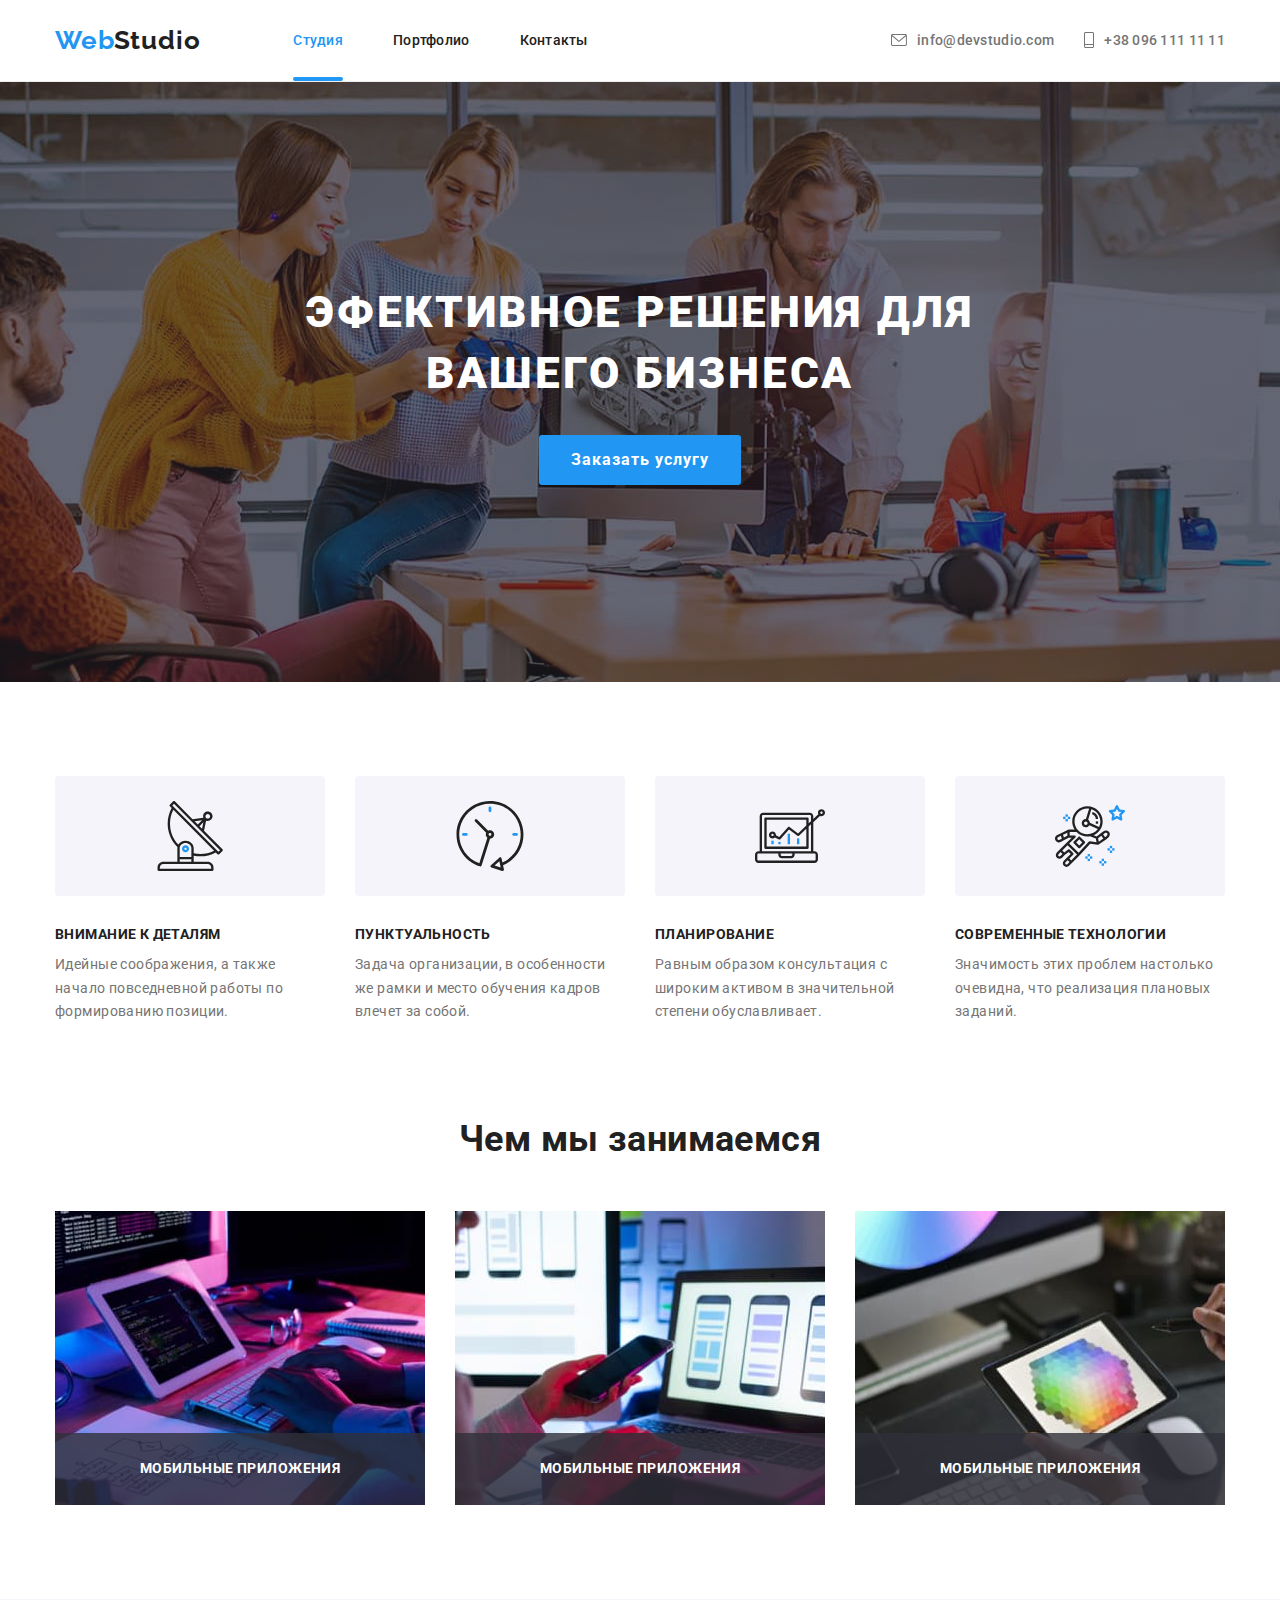
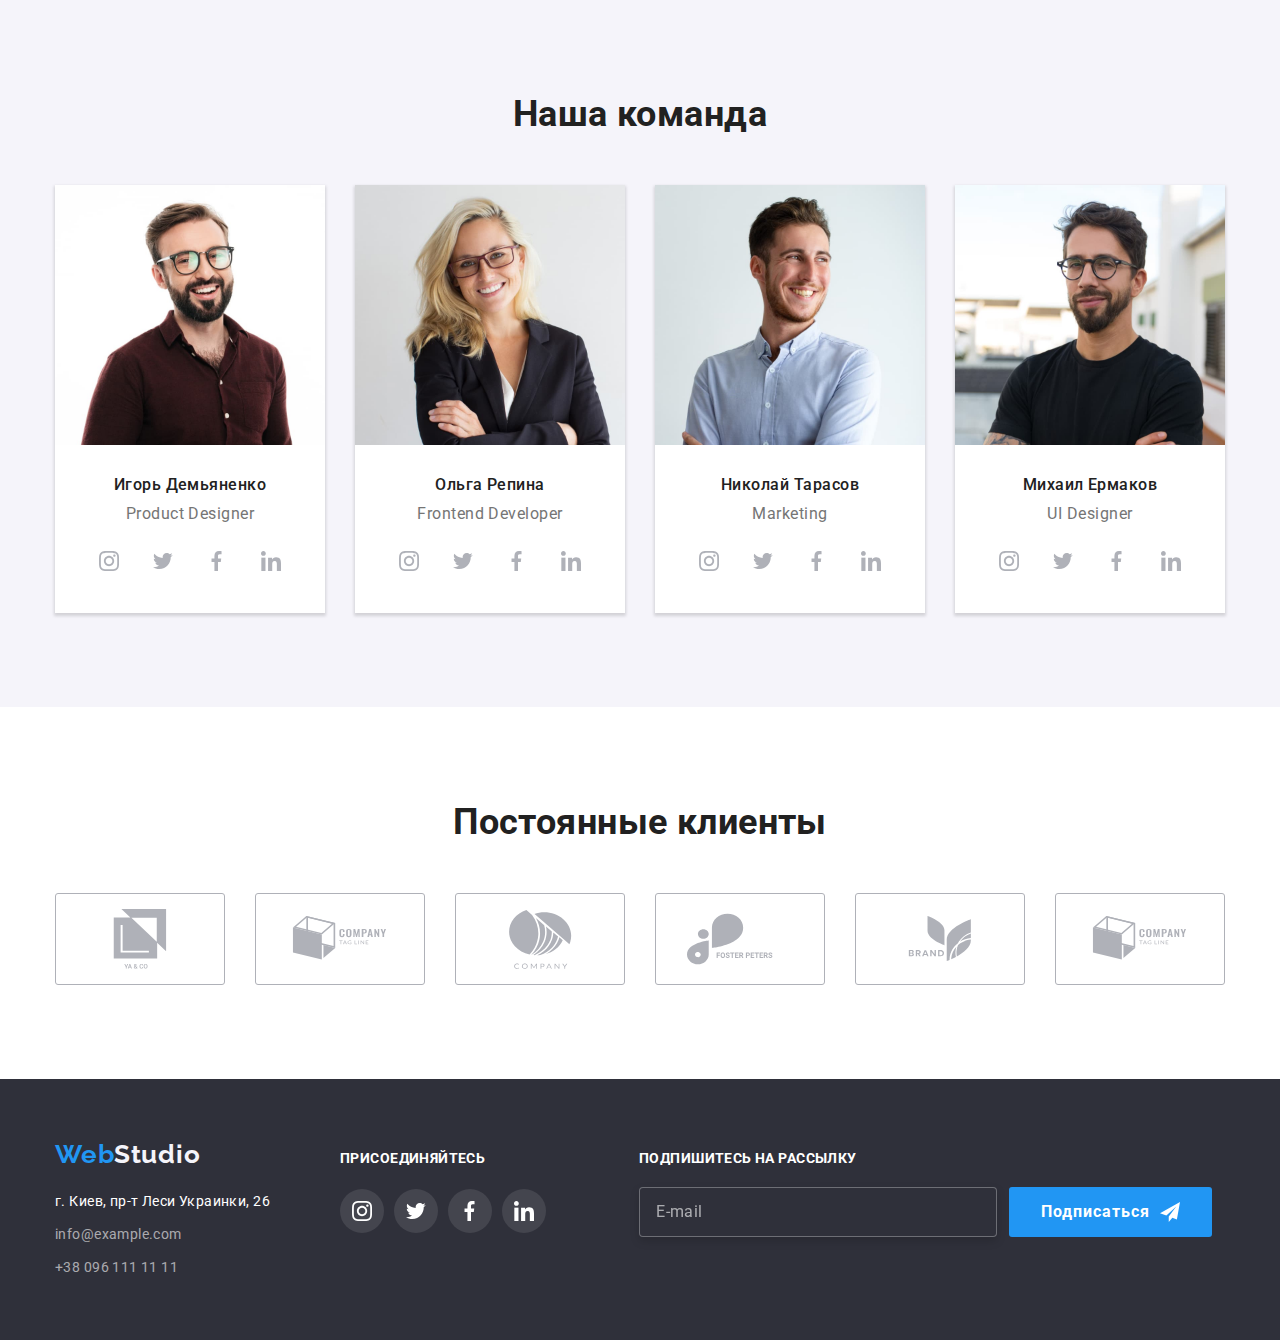
==== commit 2e31658f: "Исправление ошибок в секции flex-item" ====
--- a/index.html
+++ b/index.html
@@ -9,7 +9,7 @@
         rel="stylesheet">
     <link rel="stylesheet" href="https://cdnjs.cloudflare.com/ajax/libs/modern-normalize/1.1.0/modern-normalize.min.css">
     <link rel="stylesheet" href="./css/style.css">
-    <link rel="stylesheet" href="./css/main.min.css">
+    <!-- <link rel="stylesheet" href="./css/main.min.css"> -->
 </head>
 <body>
 
@@ -68,7 +68,7 @@
 
  </section>
     <!-- Преимущество компании-->
- <section class="section feature">
+ <section class="section">
 <div class="container">
     <h2 class="section-title visually-hidden">Преимущества</h2>
 <ul class="feature-list list">
@@ -78,8 +78,8 @@
                 <use href="./images/icons.svg/advantage.svg#antena"></use>
             </svg>
         </div>
-        <h3 class="title">Внимание к деталям</h3>
-        <p class="feature-text">Идейные соображения, а также начало повседневной работы по формированию позиции.</p>
+        <h3 class="feature__title">Внимание к деталям</h3>
+        <p class="feature__text">Идейные соображения, а также начало повседневной работы по формированию позиции.</p>
 
     </li>
 
@@ -90,8 +90,8 @@
                 <use href="./images/icons.svg/advantage.svg#clock"></use>
             </svg>
         </div>
-        <h3 class="title">Пунктуальность</h3>
-        <p class="feature-text">Задача организации, в особенности же рамки и место обучения кадров влечет за собой.</p>
+        <h3 class="feature__title">Пунктуальность</h3>
+        <p class="feature__text">Задача организации, в особенности же рамки и место обучения кадров влечет за собой.</p>
     </li>
 
 
@@ -101,8 +101,8 @@
                 <use href="./images/icons.svg/advantage.svg#televizor"></use>
             </svg>
         </div>
-        <h3 class="title">Планирование</h3>
-        <p class="feature-text">Равным образом консультация с широким активом в значительной степени обуславливает.</p>
+        <h3 class="feature__title">Планирование</h3>
+        <p class="feature__text">Равным образом консультация с широким активом в значительной степени обуславливает.</p>
     </li>
 
     <li class="flex-feature">
@@ -111,8 +111,8 @@
                 <use href="./images/icons.svg/advantage.svg#astronaut"></use>
             </svg>
         </div>
-        <h3 class="title">Современные технологии</h3>
-        <p class="feature-text">Значимость этих проблем настолько очевидна, что реализация плановых заданий.</p>
+        <h3 class="feature__title">Современные технологии</h3>
+        <p class="feature__text">Значимость этих проблем настолько очевидна, что реализация плановых заданий.</p>
     </li>
 </ul>
 </div>
@@ -128,35 +128,30 @@
 
     <ul class="work-list list">
 
-    <div class="position-container">
-    <!-- <li class="flex-item"> -->
+   
+    <li class="flex-item">
 
     <img src="./images/компьютер.jpg" alt="" width="370" >
     <p class="position-list">Мобильные приложения</p>
-    <!-- </li> -->
-
-    </div>
-
-
-
-
-        <div class="position-container">
-        <!-- <li class="flex-item"> -->
+    </li>
+
+  
+
+        
+        <li class="flex-item">
             <img src="./images/телефон.jpg" alt="" width="370">
             <p class="position-list">Мобильные приложения</p>
-        <!-- </li> -->
-        </div>
-
-        <!-- <div class="position-container"> -->
+        </li>
+        
+
+        
             <li class="flex-item">
                 <img src="./images/планшет.jpg" alt="" width="370">
 
                 <p class="position-list">Мобильные приложения</p>
             </li>
-                    <!-- <li class="position-list">
-                        <p>Мобильные приложения</p>
-                    </li> -->
-        </div>
+                
+    </div>
     </ul>
 
     </div>
--- a/css/style.css
+++ b/css/style.css
@@ -415,6 +415,7 @@
 }
 
 /* Modal window */
+
 .backdrop {
 
     position: fixed;
@@ -567,7 +568,6 @@
 .form-field:hover .icon-modal {
 fill: #2196F3;
 }
-
 
 
 /* MODAL 2 */
@@ -892,7 +892,7 @@
     background-image: url("../images/icons.svg/astronautfull.svg");
 } */
 
-.section .title {
+.feature__title {
     color: var(--title-text-color);
     margin-top: 0;
     margin-bottom: 10px;
@@ -933,32 +933,23 @@
 .work-list {
 display: flex;
 
-}
-
-.position-container {
-
-position: relative;
+flex-wrap: wrap;
+}
+
+
+.flex-item + .flex-item{
+    margin-left: 30px;
+}
+
+.flex-item {
+    position: relative;
 justify-content: center;
 align-items: center;
 width: 370px;
-
-} 
-
-/* .flex-item {
-flex-direction: column;
-position: relative;
-justify-content: center;
-align-items: center;
-width: 370px;
-} */
-
-/* .flex-item + .flex-item{
-    margin-left: 30px;
-} */
-
- .position-container:nth-child(+n + 2) {
-    margin-left: 30px;
-}
+flex-basis: calc(100% / 4);
+}
+
+
 
 .position-list {
 display: flex;
@@ -1053,7 +1044,7 @@
     margin-bottom: 10px;
 }
 
-.feature-text {
+.feature__text {
 font-size: 14px;
 line-height: 1.71;
 letter-spacing: 0.03em;
--- a/css/main.min.css
+++ b/css/main.min.css
@@ -1 +1 @@
-body{background-color:var(--primari-white-color);color:var(--primari-text-color);font-family:Roboto,sans-serif;font-size:14px;line-height:1.17;letter-spacing:.03em}.container{width:1200px;padding-left:15px;padding-right:15px;margin-left:auto;margin-right:auto}.visually-hidden{position:absolute;white-space:nowrap;width:1px;height:1px;overflow:hidden;border:0;padding:0;clip:rect(0 0 0 0);-webkit-clip-path:inset(50%);clip-path:inset(50%);margin:-1px}/*! modern-normalize v1.1.0 | MIT License | https://github.com/sindresorhus/modern-normalize */*,::before,::after{-webkit-box-sizing:border-box;box-sizing:border-box}html{line-height:1.15;-webkit-text-size-adjust:100%;-moz-tab-size:4;-o-tab-size:4;tab-size:4}body{margin:0;font-family:system-ui,-apple-system,"Segoe UI",Roboto,Helvetica,Arial,sans-serif,"Apple Color Emoji","Segoe UI Emoji"}hr{height:0;color:inherit}abbr[title]{-webkit-text-decoration:underline dotted;text-decoration:underline dotted}b,strong{font-weight:bolder}code,kbd,samp,pre{font-family:ui-monospace,SFMono-Regular,Consolas,"Liberation Mono",Menlo,monospace;font-size:1em}small{font-size:80%}sub,sup{font-size:75%;line-height:0;position:relative;vertical-align:baseline}sub{bottom:-0.25em}sup{top:-0.5em}table{text-indent:0;border-color:inherit}button,input,optgroup,select,textarea{font-family:inherit;font-size:100%;line-height:1.15;margin:0}button,select{text-transform:none}button,[type=button],[type=reset],[type=submit]{-webkit-appearance:button}::-moz-focus-inner{border-style:none;padding:0}:-moz-focusring{outline:1px dotted ButtonText}:-moz-ui-invalid{box-shadow:none}legend{padding:0}progress{vertical-align:baseline}::-webkit-inner-spin-button,::-webkit-outer-spin-button{height:auto}[type=search]{-webkit-appearance:textfield;outline-offset:-2px}::-webkit-search-decoration{-webkit-appearance:none}::-webkit-file-upload-button{-webkit-appearance:button;font:inherit}summary{display:list-item}.page-header{background-color:#fff}ul{list-style:none}.icon-iconName{background-image:url("../images/iconName.svg")}.icon-iconName{background-image:url("../images/iconName.svg")}.icon-iconName{background-image:url("../images/iconName.svg")}.icon-iconName{background-image:url("../images/iconName.svg")}.section{padding-top:94px;padding-bottom:94px}/*# sourceMappingURL=main.min.css.map */+:root{--title-text-color: #212121;--primari-text-color: #757575;--primari-white-color: #FFFFFF;--contact-footer: rgba(255, 255, 255, 0.6);--accent-color: #2196F3;--hero-bgrcolor: #2F303A;--button-filter: #F5F4FA;--hover-button: #188ce8;--border-box: #EEEEEE;--var--bg-icon: #afb1b8;--timing-function: cubic-bezier(0.4, 0, 0.2, 1)}body{background-color:var(--primari-white-color);color:var(--primari-text-color);font-family:Roboto,sans-serif;font-size:14px;line-height:1.17;letter-spacing:.03em}.visually-hidden{position:absolute;white-space:nowrap;width:1px;height:1px;overflow:hidden;border:0;padding:0;clip:rect(0 0 0 0);-webkit-clip-path:inset(50%);clip-path:inset(50%);margin:-1px}/*! modern-normalize v1.1.0 | MIT License | https://github.com/sindresorhus/modern-normalize */*,::before,::after{-webkit-box-sizing:border-box;box-sizing:border-box}html{line-height:1.15;-webkit-text-size-adjust:100%;-moz-tab-size:4;-o-tab-size:4;tab-size:4}body{margin:0;font-family:system-ui,-apple-system,"Segoe UI",Roboto,Helvetica,Arial,sans-serif,"Apple Color Emoji","Segoe UI Emoji"}hr{height:0;color:inherit}abbr[title]{-webkit-text-decoration:underline dotted;text-decoration:underline dotted}b,strong{font-weight:bolder}code,kbd,samp,pre{font-family:ui-monospace,SFMono-Regular,Consolas,"Liberation Mono",Menlo,monospace;font-size:1em}small{font-size:80%}sub,sup{font-size:75%;line-height:0;position:relative;vertical-align:baseline}sub{bottom:-0.25em}sup{top:-0.5em}table{text-indent:0;border-color:inherit}button,input,optgroup,select,textarea{font-family:inherit;font-size:100%;line-height:1.15;margin:0}button,select{text-transform:none}button,[type=button],[type=reset],[type=submit]{-webkit-appearance:button}::-moz-focus-inner{border-style:none;padding:0}:-moz-focusring{outline:1px dotted ButtonText}:-moz-ui-invalid{box-shadow:none}legend{padding:0}progress{vertical-align:baseline}::-webkit-inner-spin-button,::-webkit-outer-spin-button{height:auto}[type=search]{-webkit-appearance:textfield;outline-offset:-2px}::-webkit-search-decoration{-webkit-appearance:none}::-webkit-file-upload-button{-webkit-appearance:button;font:inherit}summary{display:list-item}.list-best{background-color:red}.list-best:nth-child(5){background-color:#fff;color:red}.list-best1{background-color:#000;color:#fff;width:350px}.list-best1:hover{color:#fff}.hello{color:#000}.hello:hover{color:red}.header{border-bottom:1px solid var(--border-box);font-weight:500;font-size:14px;line-height:1.2;letter-spacing:.02em}.container.headers{display:-webkit-box;display:-ms-flexbox;display:flex;position:relative;-webkit-box-align:center;-ms-flex-align:center;align-items:center}.icon-iconName{background-image:url("../images/iconName.svg")}.icon-iconName{background-image:url("../images/iconName.svg")}.icon-iconName{background-image:url("../images/iconName.svg")}.icon-iconName{background-image:url("../images/iconName.svg")}.section{padding-top:94px;padding-bottom:94px}.section-title{font-family:"Roboto";color:var(--title-text-color);margin-top:0;margin-bottom:50px;text-align:center}.container{width:1200px;padding-left:15px;padding-right:15px;margin-left:auto;margin-right:auto}h2{margin-top:0;font-weight:700;font-size:36px}.list{margin:0;padding:0;list-style:none}ul{list-style:none}a{text-decoration:none;color:currentColor}h1,h2,h3,p{margin:0}.logo-accent,.logo-black,.logo-white{font-family:Raleway,sans-serif;font-weight:700;font-size:26px;line-height:1.2;letter-spacing:.03em}.logo-accent{color:var(--accent-color);margin-right:-4px}.logo-black{color:var(--title-text-color)}.logo-white{color:var(--button-filter)}.logo-link:hover{color:red}.main-nav{display:-webkit-box;display:-ms-flexbox;display:flex;-webkit-box-align:center;-ms-flex-align:center;align-items:center;-webkit-box-pack:space-evenly;-ms-flex-pack:space-evenly;justify-content:space-evenly}.site-nav{margin-bottom:0;margin-top:0;padding-left:0;display:-webkit-box;display:-ms-flexbox;display:flex;margin-left:93px}.site-nav__item:not(:last-child){margin-right:50px}.site-nav__link{font-family:"Roboto";font-style:normal;position:relative;color:var(--title-text-color);display:block;padding-top:32px;padding-bottom:32px;font-weight:500;font-size:14px;line-height:1.2;letter-spacing:.02em;-webkit-transition:color 250ms var(--timing-function);transition:color 250ms var(--timing-function)}.site-nav__link:hover,.site-nav__link:focus{color:var(--accent-color)}.strip::after{display:block;position:absolute;content:"";bottom:0;width:100%;height:4px;background-color:var(--accent-color);border-radius:2px;-webkit-transform:scaleX(t 1);transform:scaleX(t 1);-webkit-transition:250ms var(--timing-function);transition:250ms var(--timing-function)}.strip:hover::after{-webkit-transform:scaleX(1);transform:scaleX(1)}#studio{color:var(--accent-color)}.contact{display:-webkit-inline-box;display:-ms-inline-flexbox;display:inline-flex;-webkit-box-align:center;-ms-flex-align:center;align-items:center;margin-bottom:0;margin-top:0;padding-left:0;margin-left:auto}.contact .item{padding:32px 0px;margin:0}.contact .contact__list+.contact__list{margin-left:30px}a.contact__link:hover,.contact__link:focus{color:#188ce8;fill:#188ce8}.contact__link{display:-webkit-box;display:-ms-flexbox;display:flex;-webkit-box-align:center;-ms-flex-align:center;align-items:center;font-family:"Roboto";fill:currentColor;color:currentColor;padding-top:32px;padding-bottom:32px;-webkit-transition:color 250ms var(--timing-function),fill 250ms var(--timing-function);transition:color 250ms var(--timing-function),fill 250ms var(--timing-function)}.contact__icon-massage{margin-right:10px}.button{min-width:200px;padding:10px 32px;background-color:var(--accent-color);color:var(--primari-white-color);display:-webkit-box;display:-ms-flexbox;display:flex;margin-left:auto;margin-right:auto;font-weight:700;font-size:16px;line-height:1.9;-webkit-box-align:center;-ms-flex-align:center;align-items:center;-webkit-box-pack:center;-ms-flex-pack:center;justify-content:center;text-align:center;letter-spacing:.06em;cursor:pointer;border:none;border-radius:3px;-webkit-transition:background-color 250ms var(--timing-function),-webkit-box-shadow 250ms var(--timing-function);transition:background-color 250ms var(--timing-function),-webkit-box-shadow 250ms var(--timing-function);transition:box-shadow 250ms var(--timing-function),background-color 250ms var(--timing-function);transition:box-shadow 250ms var(--timing-function),background-color 250ms var(--timing-function),-webkit-box-shadow 250ms var(--timing-function)}.button:hover,.button:focus{outline:none;-webkit-box-shadow:0px 4px 4px rgba(0,0,0,.15);box-shadow:0px 4px 4px rgba(0,0,0,.15);background-color:var(--hover-button)}.backdrop{position:fixed;top:0;left:0;width:100%;height:100%;background:rgba(0,0,0,.2);opacity:1;-webkit-transition:opacity 250ms var(--timing-function);transition:opacity 250ms var(--timing-function)}.backdrop.is-hidden{opacity:0;pointer-events:none}.backdrop.is-hidden .modal{-webkit-transform:translate(-50%, -50%) scale(1.1);transform:translate(-50%, -50%) scale(1.1)}.modal{position:absolute;top:50%;left:50%;-webkit-transform:translate(-50%, -50%) scale(1);transform:translate(-50%, -50%) scale(1);-webkit-transition:scale 250ms var(--timing-function),-webkit-transform 250ms var(--timing-function);transition:scale 250ms var(--timing-function),-webkit-transform 250ms var(--timing-function);transition:transform 250ms var(--timing-function),scale 250ms var(--timing-function);transition:transform 250ms var(--timing-function),scale 250ms var(--timing-function),-webkit-transform 250ms var(--timing-function);border-radius:4px;width:528px;height:581px;padding:40px;background-color:#fff}.button-close{display:-webkit-box;display:-ms-flexbox;display:flex;position:absolute;top:8px;right:8px;width:30px;height:30px;fill:#000;border:none;cursor:pointer;border:1px solid #000;border-radius:50px;background-color:#fff;-webkit-transition:fill 250ms var(--timing-function),border-color 250ms var(--timing-function);transition:fill 250ms var(--timing-function),border-color 250ms var(--timing-function)}.button-close:hover{fill:#2196f3;border-color:#2196f3}.button-close svg{position:absolute;top:50%;left:30%;-webkit-transform:translateY(-50%);transform:translateY(-50%)}.icon-close{display:-webkit-box;display:-ms-flexbox;display:flex;-webkit-box-align:center;-ms-flex-align:center;align-items:center;-webkit-box-pack:center;-ms-flex-pack:center;justify-content:center}.form-modal{display:block;height:100%;margin-left:auto;margin-right:auto}.title-modal{font-family:"Roboto";text-align:center;font-weight:700;font-size:20px;line-height:1.15;letter-spacing:.03em;margin-bottom:30px;color:var(--title-text-color)}.form-field{position:relative;display:-webkit-box;display:-ms-flexbox;display:flex;-webkit-box-orient:vertical;-webkit-box-direction:normal;-ms-flex-direction:column;flex-direction:column;margin-bottom:20px}.form-field:nth-child(4){margin-bottom:10px}.form-comment{position:relative;display:block;-webkit-box-orient:vertical;-webkit-box-direction:normal;-ms-flex-direction:column;flex-direction:column;margin-bottom:20px;margin-top:4px;width:448px;height:120px}.icon-modal{display:inline-block;position:absolute;top:50%;left:15px;fill:var(--title-text-color);-webkit-transform:translateY(-50%);transform:translateY(-50%);-webkit-transition:fill 250ms var(--timing-function);transition:fill 250ms var(--timing-function)}.form-field:hover .icon-modal{fill:#2196f3}.form-input:focus~.icon-modal,.form-input:hover~.icon-modal{fill:var(--accent-color)}.form-input:not(:-moz-placeholder-shown)+.form-label{transform:translateY(-40px)}.form-input:not(:-ms-input-placeholder)+.form-label{transform:translateY(-40px)}.form-input:focus+.form-label,.form-input:not(:placeholder-shown)+.form-label{-webkit-transform:translateY(-40px);transform:translateY(-40px)}.form-input:-moz-placeholder-shown{background-color:#fff}.form-input:-ms-input-placeholder{background-color:#fff}.form-input:placeholder-shown{background-color:#fff}.chekbox{position:absolute;width:1px;height:1px;margin:-1px;border:0;padding:0;clip:rect(0 0 0 0);overflow:hidden}.field-checkbox{display:-webkit-box;display:-ms-flexbox;display:flex;-webkit-box-align:center;-ms-flex-align:center;align-items:center;-webkit-box-pack:center;-ms-flex-pack:center;justify-content:center;margin-bottom:30px}.icon-chekbox{display:inline-block;cursor:pointer;width:15px;height:15px;border:2px solid #2a2a2a;border-radius:4px;margin-right:8px}.icon-chekbox:focus,.icon-chekbox:hover{border-color:#2196f3}.links-checkbox{font-size:14px;line-height:1.71;letter-spacing:.03em;color:#2196f3;margin-left:3px;text-decoration:underline}.span-modal{font-size:14px;line-height:1.71;color:#757575;letter-spacing:.03em}.chekbox:checked+.icon-chekbox{border-color:#2196f3;background-color:#2196f3;background-image:url(../images/icons.svg/icon-check.svg);background-size:contain;background-origin:border-box}.form-label{position:absolute;top:54%;left:42px;-webkit-transform:translateY(-50%);transform:translateY(-50%);-webkit-transition:-webkit-transform 250ms var(--timing-function);transition:-webkit-transform 250ms var(--timing-function);transition:transform 250ms var(--timing-function);transition:transform 250ms var(--timing-function), -webkit-transform 250ms var(--timing-function)}.form-field input{width:448px;height:40px;margin:0;cursor:pointer;padding-left:42px;border-radius:4px;border:1px solid rgba(33,33,33,.2);-webkit-transition:border-color 250ms var(--timing-function);transition:border-color 250ms var(--timing-function);outline:none}.form-field input:hover,.form-field input:focus{border-color:#2196f3}.form-field input[type=checkbox]{width:16px;height:15px}textarea{width:448px;height:120px;padding-left:16px;padding-right:16px;padding-bottom:12px;padding-top:12px;cursor:pointer;border:1px solid rgba(33,33,33,.2);border-radius:4px;-webkit-transition:border-color 250ms var(--timing-function);transition:border-color 250ms var(--timing-function);outline:none;resize:none}.title-comment{margin-bottom:4px;margin-top:10px}.form-comment textarea:hover,.form-comment textarea:focus{border-color:#2196f3}.form-field input::-webkit-input-placeholder{color:#c4c4c4}.form-field input::-moz-placeholder{color:#c4c4c4}.form-field input:-ms-input-placeholder{color:#c4c4c4}.form-field input::-ms-input-placeholder{color:#c4c4c4}.form-field input::placeholder{color:#c4c4c4}.form-field textarea::-webkit-input-placeholder{color:#c4c4c4}.form-field textarea::-moz-placeholder{color:#c4c4c4}.form-field textarea:-ms-input-placeholder{color:#c4c4c4}.form-field textarea::-ms-input-placeholder{color:#c4c4c4}.form-field textarea::placeholder{color:#c4c4c4}.form-field label{margin-bottom:4px;font-weight:400;font-size:12px;line-height:1.2;letter-spacing:.01em;color:#757575}.feature-list{display:-webkit-box;display:-ms-flexbox;display:flex}.feature-list .flex-feature+.flex-feature{margin-left:30px}.container-feature{display:-webkit-inline-box;display:-ms-inline-flexbox;display:inline-flex;-webkit-box-align:center;-ms-flex-align:center;align-items:center;-webkit-box-pack:center;-ms-flex-pack:center;justify-content:center;background:#f5f4fa;border-radius:4px;width:270px;height:120px;margin-bottom:30px}.feature__title{font-family:"Roboto";color:var(--title-text-color);margin-top:0;margin-bottom:10px;font-weight:700;font-size:14px;line-height:1.2;letter-spacing:.03em;text-transform:uppercase}.feature__text{font-family:"Roboto";font-size:14px;line-height:1.71;letter-spacing:.03em;color:#757575}.hero{text-align:center;padding-top:200px;padding-bottom:200px;margin-left:auto;margin-right:auto;background:#c4c4c4;background-image:-webkit-gradient(linear, left top, right top, from(rgba(47, 48, 58, 0.4)), to(rgba(47, 48, 58, 0.4))),url(../images/icons.svg/heroo.jpg);background-image:linear-gradient(to right, rgba(47, 48, 58, 0.4), rgba(47, 48, 58, 0.4)),url(../images/icons.svg/heroo.jpg);background-repeat:no-repeat;background-position:center;background-size:cover;max-width:1600px;height:600px}.hero__title{font-family:"Roboto";color:var(--primari-white-color);font-weight:900;font-size:44px;line-height:1.4;letter-spacing:.06em;text-align:center;text-transform:uppercase;width:696px;margin-left:auto;margin-right:auto;margin-bottom:30px}/*# sourceMappingURL=main.min.css.map */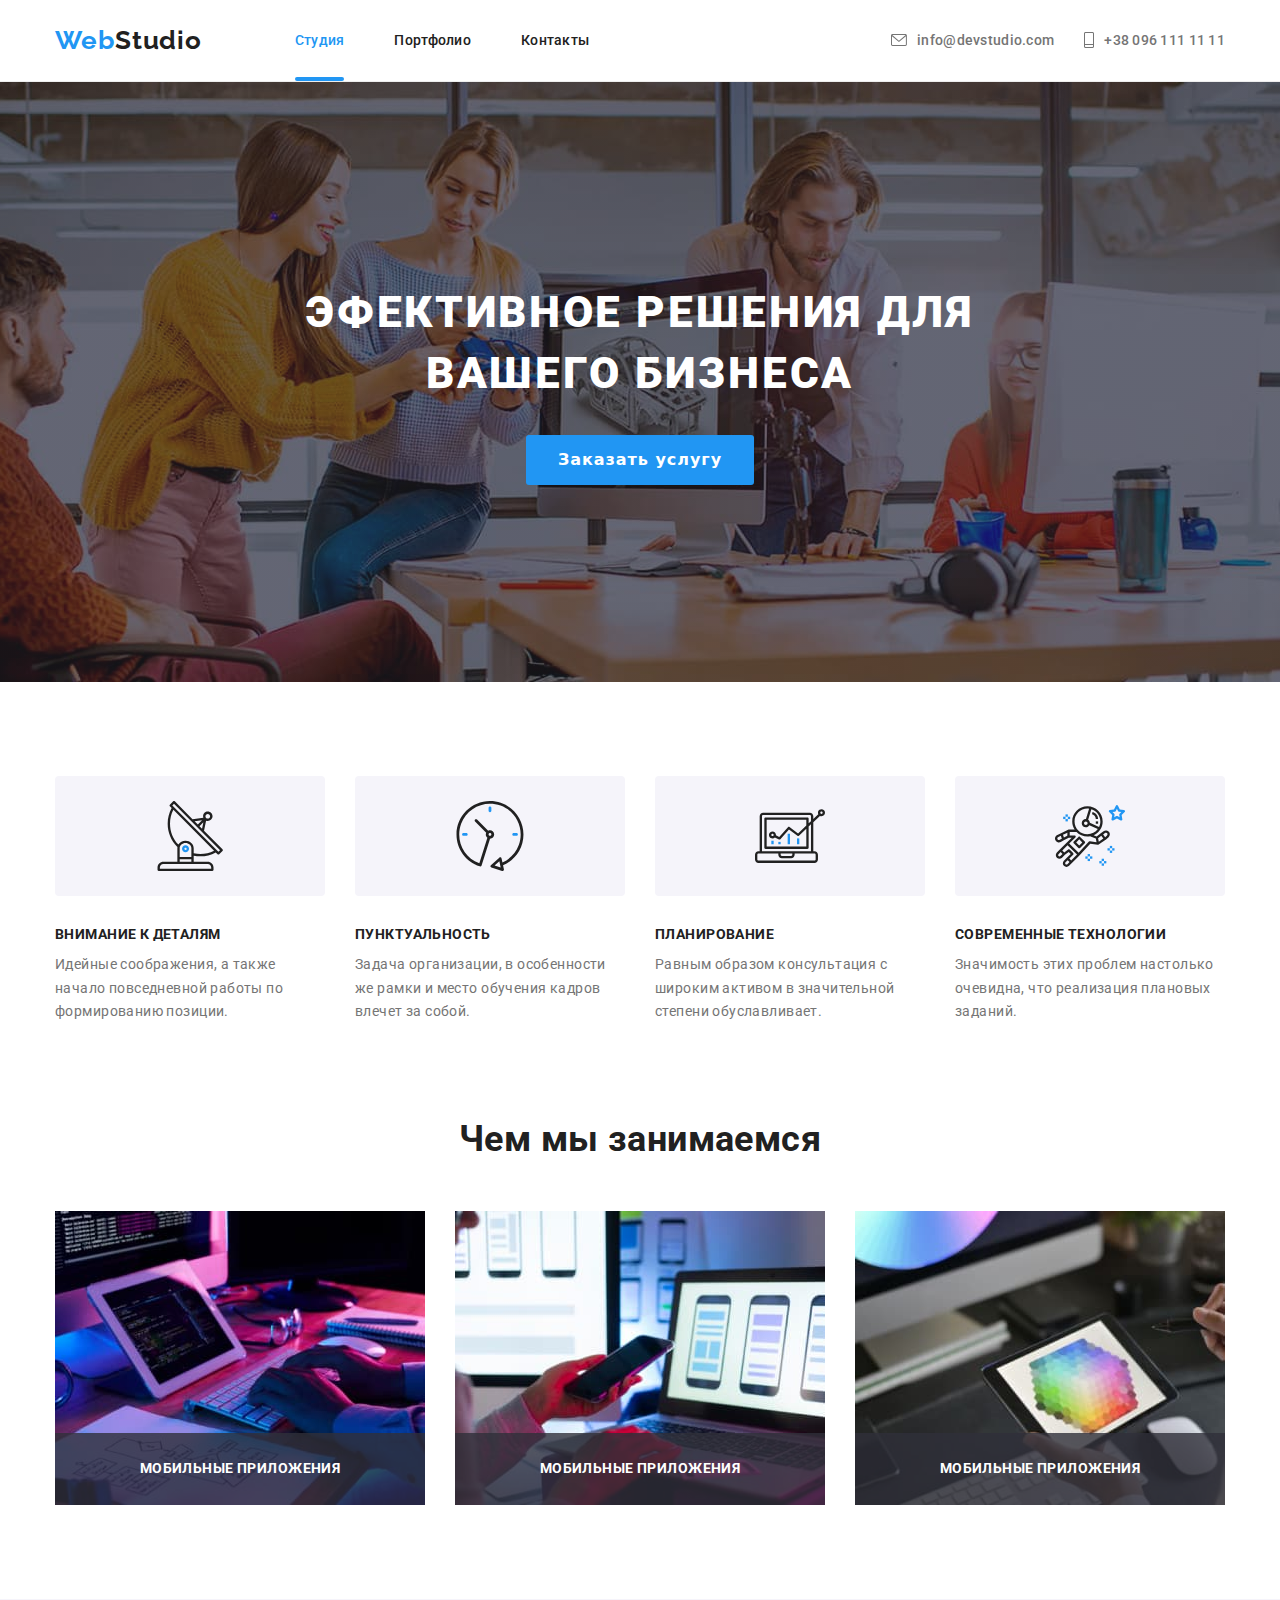
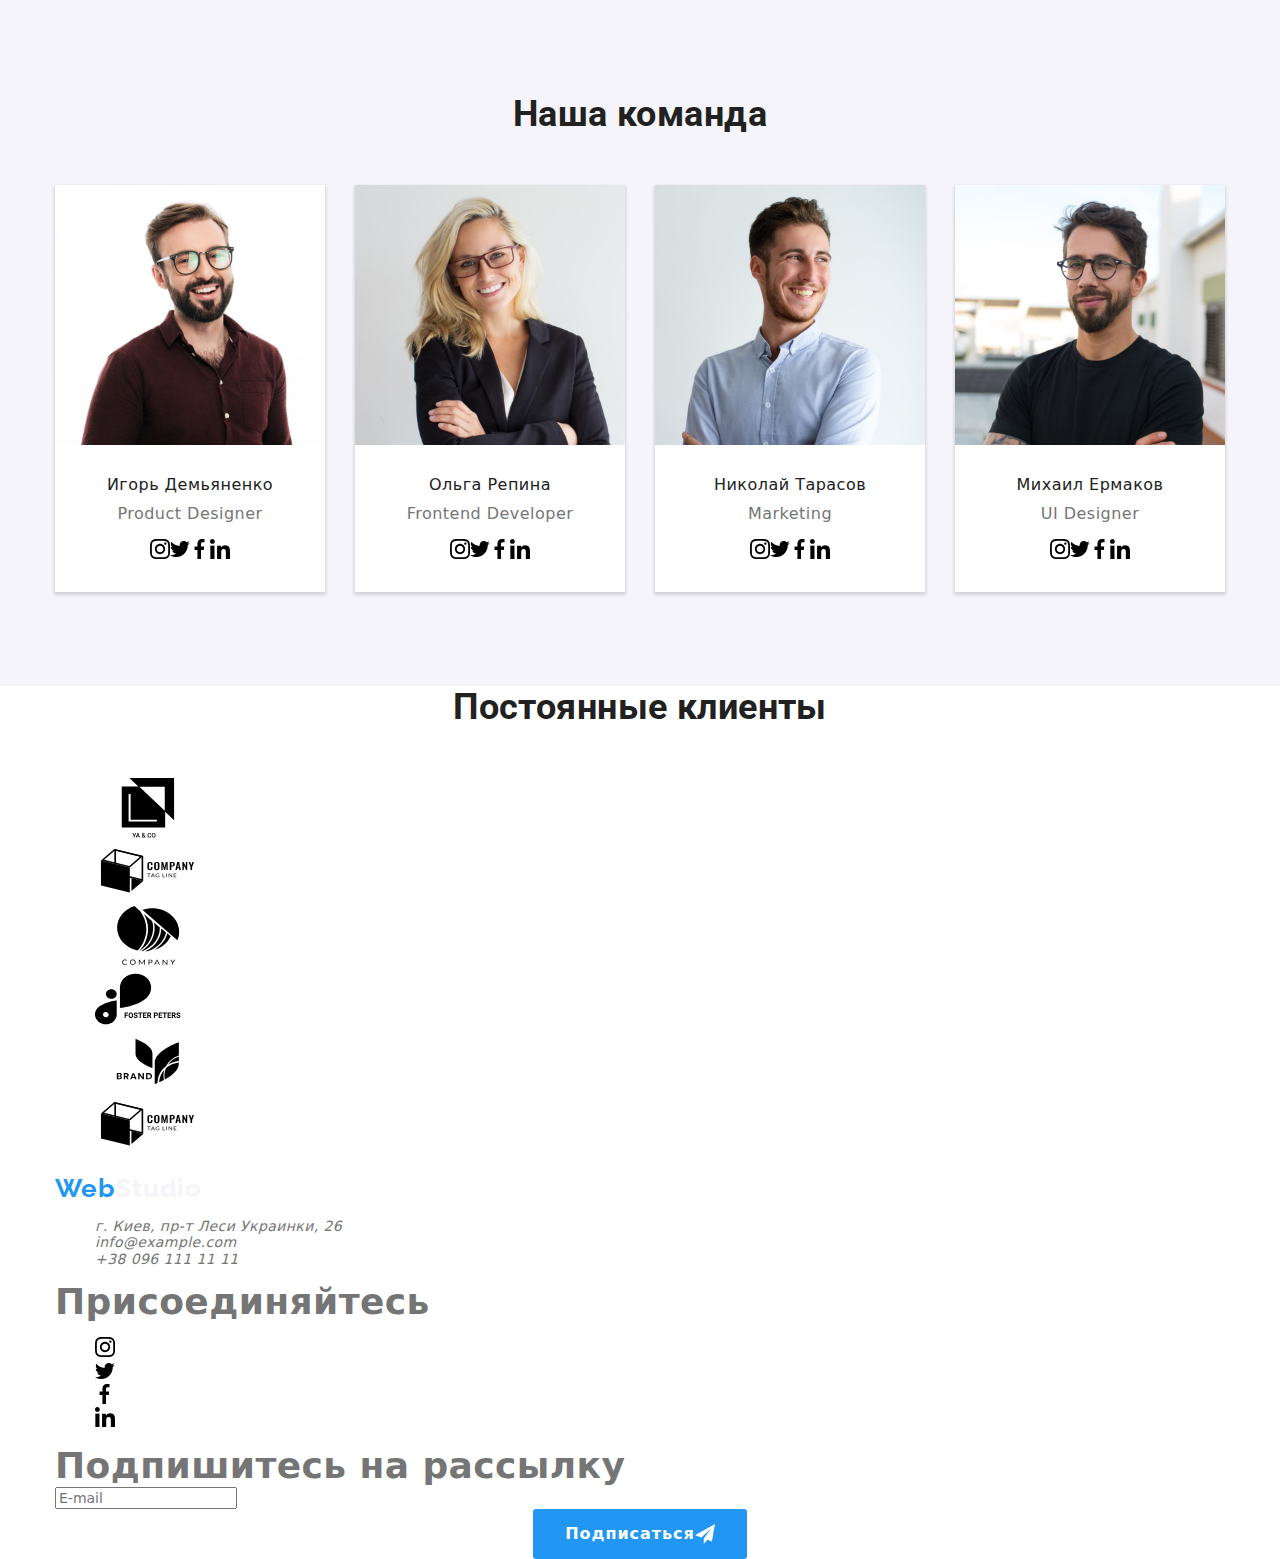
==== commit 9b1d7f46: "Перенос структуры на sass" ====
--- a/index.html
+++ b/index.html
@@ -8,8 +8,8 @@
     <link href="https://fonts.googleapis.com/css2?family=Raleway:wght@700&family=Roboto:wght@400;500;700;900&display=swap"
         rel="stylesheet">
     <link rel="stylesheet" href="https://cdnjs.cloudflare.com/ajax/libs/modern-normalize/1.1.0/modern-normalize.min.css">
-    <link rel="stylesheet" href="./css/style.css">
-    <!-- <link rel="stylesheet" href="./css/main.min.css"> -->
+    <!-- <link rel="stylesheet" href="./css/style.css"> -->
+    <link rel="stylesheet" href="./css/main.min.css">
 </head>
 <body>
 
@@ -126,35 +126,35 @@
 
     <div class="container">
 
-    <ul class="work-list list">
+    <ul class="work__list list">
 
    
-    <li class="flex-item">
+    <li class="work__item">
 
     <img src="./images/компьютер.jpg" alt="" width="370" >
-    <p class="position-list">Мобильные приложения</p>
+    <p class="work__text">Мобильные приложения</p>
     </li>
 
   
 
         
-        <li class="flex-item">
+        <li class="work__item">
             <img src="./images/телефон.jpg" alt="" width="370">
-            <p class="position-list">Мобильные приложения</p>
-        </li>
-        
-
-        
-            <li class="flex-item">
+            <p class="work__text">Мобильные приложения</p>
+        </li>
+        
+
+        
+            <li class="work__item">
                 <img src="./images/планшет.jpg" alt="" width="370">
 
-                <p class="position-list">Мобильные приложения</p>
+                <p class="work__text">Мобильные приложения</p>
             </li>
-                
+     </ul>           
     </div>
-    </ul>
-
-    </div>
+    
+
+    
     </section>
 </article>
 
@@ -163,13 +163,13 @@
     <div class="container">
      <h2 class="section-title">Наша команда</h2>
 
-<ul class="team-list list">
-    <li class="flex-team">
+<ul class="team__list list">
+    <li class="team__item">
         <img src="./images/человек1.jpg" alt="парень" width="270">
-        <div class="staff">
-        <h3 class="team-title">Игорь Демьяненко</h3>
-        <p class="text">Product Designer</p>
-                <ul class="socials-list">
+        <div class="team__staff">
+        <h3 class="team__title">Игорь Демьяненко</h3>
+        <p class="team__text">Product Designer</p>
+                <ul class="socials__team">
                     <li class="socials__item">
                         <a class="socials-links" href="./index.html">
                             <svg class="socials-icon" width="20px" height="20px">
@@ -206,12 +206,12 @@
     </li>
 
 
-    <li class="flex-team">
+    <li class="team__item">
         <img src="./images/девушка.jpg" alt="девушка" width="270">
-        <div class="staff">
-        <h3 class="team-title">Ольга Репина</h3>
-        <p class="text">Frontend Developer</p>
-                <ul class="socials-list">
+        <div class="team__staff">
+        <h3 class="team__title">Ольга Репина</h3>
+        <p class="team__text">Frontend Developer</p>
+                <ul class="socials__team">
                     <li class="socials__item">
                         <a class="socials-links" href="./index.html">
                             <svg class="socials-icon" width="20px" height="20px">
@@ -249,12 +249,12 @@
 
 
 
-    <li class="flex-team">
+    <li class="team__item">
         <img src="./images/парень.jpg" alt="парень" width="270">
-        <div class="staff">
-        <h3 class="team-title">Николай Тарасов</h3>
-        <p class="text">Marketing</p>
-                <ul class="socials-list">
+        <div class="team__staff">
+        <h3 class="team__title">Николай Тарасов</h3>
+        <p class="team__text">Marketing</p>
+                <ul class="socials__team">
                     <li class="socials__item">
                         <a class="socials-links" href="./index.html">
                             <svg class="socials-icon" width="20px" height="20px">
@@ -291,13 +291,13 @@
     </li>
 
 
-    <li class="flex-team">
+    <li class="team__item">
         <img src="./images/пареньвочках.jpg" alt="парень в очках" width="270">
-        <div class="staff">
-        <h3 class="team-title">Михаил Ермаков</h3>
-        <p class="text">UI Designer</p>
-        
-        <ul class="socials-list">
+        <div class="team__staff">
+        <h3 class="team__title">Михаил Ермаков</h3>
+        <p class="team__text">UI Designer</p>
+        
+        <ul class="socials__team">
             <li class="socials__item">
             <a class="socials-links" href="./index.html">
                 <svg class="socials-icon" width="20px" height="20px">
--- a/css/style.css
+++ b/css/style.css
@@ -930,18 +930,18 @@
 
 }
 
-.work-list {
+.work__list {
 display: flex;
 
 flex-wrap: wrap;
 }
 
 
-.flex-item + .flex-item{
+.work__item + .work__item{
     margin-left: 30px;
 }
 
-.flex-item {
+.work__item {
     position: relative;
 justify-content: center;
 align-items: center;
@@ -951,7 +951,7 @@
 
 
 
-.position-list {
+.work__text{
 display: flex;
 justify-content: center;
 align-items: center;
@@ -999,17 +999,18 @@
 
 
 
-.team-list {
+.team__list {
     display: flex;
     text-align: center;
 }
 
-.flex-team {
+.team__item {
     width: 270px;
     box-shadow: 0px 2px 3px 1px rgba(0, 0, 0, 0.14);
-}
-
-.section--team .flex-team + .flex-team {
+
+}
+
+.section--team .team__item + .team__item {
     margin-left: 30px;
 
 }
@@ -1020,11 +1021,11 @@
 }
 
 
-.staff {
+.team__staff{
 padding: 30px 32px;
 background-color: #FFFFFF;
 
-}
+} 
 
 img {
     display: block;
@@ -1033,7 +1034,7 @@
 
 
 
-.team-title {
+.team__title{
     color: var(--title-text-color);
     font-weight: 500;
     font-size: 16px;
@@ -1051,7 +1052,7 @@
 color: #757575;
 }
 
-.text {
+.team__text {
 font-size: 16px;
 line-height: 1.2;
 letter-spacing: 0.03em;
@@ -1086,7 +1087,7 @@
 
 /* 11 */
 
-.socials-list {
+.socials__team {
 display: flex;
 justify-content: center;
 align-items: baseline;
--- a/css/main.min.css
+++ b/css/main.min.css
@@ -1 +1 @@
-:root{--title-text-color: #212121;--primari-text-color: #757575;--primari-white-color: #FFFFFF;--contact-footer: rgba(255, 255, 255, 0.6);--accent-color: #2196F3;--hero-bgrcolor: #2F303A;--button-filter: #F5F4FA;--hover-button: #188ce8;--border-box: #EEEEEE;--var--bg-icon: #afb1b8;--timing-function: cubic-bezier(0.4, 0, 0.2, 1)}body{background-color:var(--primari-white-color);color:var(--primari-text-color);font-family:Roboto,sans-serif;font-size:14px;line-height:1.17;letter-spacing:.03em}.visually-hidden{position:absolute;white-space:nowrap;width:1px;height:1px;overflow:hidden;border:0;padding:0;clip:rect(0 0 0 0);-webkit-clip-path:inset(50%);clip-path:inset(50%);margin:-1px}/*! modern-normalize v1.1.0 | MIT License | https://github.com/sindresorhus/modern-normalize */*,::before,::after{-webkit-box-sizing:border-box;box-sizing:border-box}html{line-height:1.15;-webkit-text-size-adjust:100%;-moz-tab-size:4;-o-tab-size:4;tab-size:4}body{margin:0;font-family:system-ui,-apple-system,"Segoe UI",Roboto,Helvetica,Arial,sans-serif,"Apple Color Emoji","Segoe UI Emoji"}hr{height:0;color:inherit}abbr[title]{-webkit-text-decoration:underline dotted;text-decoration:underline dotted}b,strong{font-weight:bolder}code,kbd,samp,pre{font-family:ui-monospace,SFMono-Regular,Consolas,"Liberation Mono",Menlo,monospace;font-size:1em}small{font-size:80%}sub,sup{font-size:75%;line-height:0;position:relative;vertical-align:baseline}sub{bottom:-0.25em}sup{top:-0.5em}table{text-indent:0;border-color:inherit}button,input,optgroup,select,textarea{font-family:inherit;font-size:100%;line-height:1.15;margin:0}button,select{text-transform:none}button,[type=button],[type=reset],[type=submit]{-webkit-appearance:button}::-moz-focus-inner{border-style:none;padding:0}:-moz-focusring{outline:1px dotted ButtonText}:-moz-ui-invalid{box-shadow:none}legend{padding:0}progress{vertical-align:baseline}::-webkit-inner-spin-button,::-webkit-outer-spin-button{height:auto}[type=search]{-webkit-appearance:textfield;outline-offset:-2px}::-webkit-search-decoration{-webkit-appearance:none}::-webkit-file-upload-button{-webkit-appearance:button;font:inherit}summary{display:list-item}.list-best{background-color:red}.list-best:nth-child(5){background-color:#fff;color:red}.list-best1{background-color:#000;color:#fff;width:350px}.list-best1:hover{color:#fff}.hello{color:#000}.hello:hover{color:red}.header{border-bottom:1px solid var(--border-box);font-weight:500;font-size:14px;line-height:1.2;letter-spacing:.02em}.container.headers{display:-webkit-box;display:-ms-flexbox;display:flex;position:relative;-webkit-box-align:center;-ms-flex-align:center;align-items:center}.icon-iconName{background-image:url("../images/iconName.svg")}.icon-iconName{background-image:url("../images/iconName.svg")}.icon-iconName{background-image:url("../images/iconName.svg")}.icon-iconName{background-image:url("../images/iconName.svg")}.section{padding-top:94px;padding-bottom:94px}.section-title{font-family:"Roboto";color:var(--title-text-color);margin-top:0;margin-bottom:50px;text-align:center}.container{width:1200px;padding-left:15px;padding-right:15px;margin-left:auto;margin-right:auto}h2{margin-top:0;font-weight:700;font-size:36px}.list{margin:0;padding:0;list-style:none}ul{list-style:none}a{text-decoration:none;color:currentColor}h1,h2,h3,p{margin:0}.logo-accent,.logo-black,.logo-white{font-family:Raleway,sans-serif;font-weight:700;font-size:26px;line-height:1.2;letter-spacing:.03em}.logo-accent{color:var(--accent-color);margin-right:-4px}.logo-black{color:var(--title-text-color)}.logo-white{color:var(--button-filter)}.logo-link:hover{color:red}.main-nav{display:-webkit-box;display:-ms-flexbox;display:flex;-webkit-box-align:center;-ms-flex-align:center;align-items:center;-webkit-box-pack:space-evenly;-ms-flex-pack:space-evenly;justify-content:space-evenly}.site-nav{margin-bottom:0;margin-top:0;padding-left:0;display:-webkit-box;display:-ms-flexbox;display:flex;margin-left:93px}.site-nav__item:not(:last-child){margin-right:50px}.site-nav__link{font-family:"Roboto";font-style:normal;position:relative;color:var(--title-text-color);display:block;padding-top:32px;padding-bottom:32px;font-weight:500;font-size:14px;line-height:1.2;letter-spacing:.02em;-webkit-transition:color 250ms var(--timing-function);transition:color 250ms var(--timing-function)}.site-nav__link:hover,.site-nav__link:focus{color:var(--accent-color)}.strip::after{display:block;position:absolute;content:"";bottom:0;width:100%;height:4px;background-color:var(--accent-color);border-radius:2px;-webkit-transform:scaleX(t 1);transform:scaleX(t 1);-webkit-transition:250ms var(--timing-function);transition:250ms var(--timing-function)}.strip:hover::after{-webkit-transform:scaleX(1);transform:scaleX(1)}#studio{color:var(--accent-color)}.contact{display:-webkit-inline-box;display:-ms-inline-flexbox;display:inline-flex;-webkit-box-align:center;-ms-flex-align:center;align-items:center;margin-bottom:0;margin-top:0;padding-left:0;margin-left:auto}.contact .item{padding:32px 0px;margin:0}.contact .contact__list+.contact__list{margin-left:30px}a.contact__link:hover,.contact__link:focus{color:#188ce8;fill:#188ce8}.contact__link{display:-webkit-box;display:-ms-flexbox;display:flex;-webkit-box-align:center;-ms-flex-align:center;align-items:center;font-family:"Roboto";fill:currentColor;color:currentColor;padding-top:32px;padding-bottom:32px;-webkit-transition:color 250ms var(--timing-function),fill 250ms var(--timing-function);transition:color 250ms var(--timing-function),fill 250ms var(--timing-function)}.contact__icon-massage{margin-right:10px}.button{min-width:200px;padding:10px 32px;background-color:var(--accent-color);color:var(--primari-white-color);display:-webkit-box;display:-ms-flexbox;display:flex;margin-left:auto;margin-right:auto;font-weight:700;font-size:16px;line-height:1.9;-webkit-box-align:center;-ms-flex-align:center;align-items:center;-webkit-box-pack:center;-ms-flex-pack:center;justify-content:center;text-align:center;letter-spacing:.06em;cursor:pointer;border:none;border-radius:3px;-webkit-transition:background-color 250ms var(--timing-function),-webkit-box-shadow 250ms var(--timing-function);transition:background-color 250ms var(--timing-function),-webkit-box-shadow 250ms var(--timing-function);transition:box-shadow 250ms var(--timing-function),background-color 250ms var(--timing-function);transition:box-shadow 250ms var(--timing-function),background-color 250ms var(--timing-function),-webkit-box-shadow 250ms var(--timing-function)}.button:hover,.button:focus{outline:none;-webkit-box-shadow:0px 4px 4px rgba(0,0,0,.15);box-shadow:0px 4px 4px rgba(0,0,0,.15);background-color:var(--hover-button)}.backdrop{position:fixed;top:0;left:0;width:100%;height:100%;background:rgba(0,0,0,.2);opacity:1;-webkit-transition:opacity 250ms var(--timing-function);transition:opacity 250ms var(--timing-function)}.backdrop.is-hidden{opacity:0;pointer-events:none}.backdrop.is-hidden .modal{-webkit-transform:translate(-50%, -50%) scale(1.1);transform:translate(-50%, -50%) scale(1.1)}.modal{position:absolute;top:50%;left:50%;-webkit-transform:translate(-50%, -50%) scale(1);transform:translate(-50%, -50%) scale(1);-webkit-transition:scale 250ms var(--timing-function),-webkit-transform 250ms var(--timing-function);transition:scale 250ms var(--timing-function),-webkit-transform 250ms var(--timing-function);transition:transform 250ms var(--timing-function),scale 250ms var(--timing-function);transition:transform 250ms var(--timing-function),scale 250ms var(--timing-function),-webkit-transform 250ms var(--timing-function);border-radius:4px;width:528px;height:581px;padding:40px;background-color:#fff}.button-close{display:-webkit-box;display:-ms-flexbox;display:flex;position:absolute;top:8px;right:8px;width:30px;height:30px;fill:#000;border:none;cursor:pointer;border:1px solid #000;border-radius:50px;background-color:#fff;-webkit-transition:fill 250ms var(--timing-function),border-color 250ms var(--timing-function);transition:fill 250ms var(--timing-function),border-color 250ms var(--timing-function)}.button-close:hover{fill:#2196f3;border-color:#2196f3}.button-close svg{position:absolute;top:50%;left:30%;-webkit-transform:translateY(-50%);transform:translateY(-50%)}.icon-close{display:-webkit-box;display:-ms-flexbox;display:flex;-webkit-box-align:center;-ms-flex-align:center;align-items:center;-webkit-box-pack:center;-ms-flex-pack:center;justify-content:center}.form-modal{display:block;height:100%;margin-left:auto;margin-right:auto}.title-modal{font-family:"Roboto";text-align:center;font-weight:700;font-size:20px;line-height:1.15;letter-spacing:.03em;margin-bottom:30px;color:var(--title-text-color)}.form-field{position:relative;display:-webkit-box;display:-ms-flexbox;display:flex;-webkit-box-orient:vertical;-webkit-box-direction:normal;-ms-flex-direction:column;flex-direction:column;margin-bottom:20px}.form-field:nth-child(4){margin-bottom:10px}.form-comment{position:relative;display:block;-webkit-box-orient:vertical;-webkit-box-direction:normal;-ms-flex-direction:column;flex-direction:column;margin-bottom:20px;margin-top:4px;width:448px;height:120px}.icon-modal{display:inline-block;position:absolute;top:50%;left:15px;fill:var(--title-text-color);-webkit-transform:translateY(-50%);transform:translateY(-50%);-webkit-transition:fill 250ms var(--timing-function);transition:fill 250ms var(--timing-function)}.form-field:hover .icon-modal{fill:#2196f3}.form-input:focus~.icon-modal,.form-input:hover~.icon-modal{fill:var(--accent-color)}.form-input:not(:-moz-placeholder-shown)+.form-label{transform:translateY(-40px)}.form-input:not(:-ms-input-placeholder)+.form-label{transform:translateY(-40px)}.form-input:focus+.form-label,.form-input:not(:placeholder-shown)+.form-label{-webkit-transform:translateY(-40px);transform:translateY(-40px)}.form-input:-moz-placeholder-shown{background-color:#fff}.form-input:-ms-input-placeholder{background-color:#fff}.form-input:placeholder-shown{background-color:#fff}.chekbox{position:absolute;width:1px;height:1px;margin:-1px;border:0;padding:0;clip:rect(0 0 0 0);overflow:hidden}.field-checkbox{display:-webkit-box;display:-ms-flexbox;display:flex;-webkit-box-align:center;-ms-flex-align:center;align-items:center;-webkit-box-pack:center;-ms-flex-pack:center;justify-content:center;margin-bottom:30px}.icon-chekbox{display:inline-block;cursor:pointer;width:15px;height:15px;border:2px solid #2a2a2a;border-radius:4px;margin-right:8px}.icon-chekbox:focus,.icon-chekbox:hover{border-color:#2196f3}.links-checkbox{font-size:14px;line-height:1.71;letter-spacing:.03em;color:#2196f3;margin-left:3px;text-decoration:underline}.span-modal{font-size:14px;line-height:1.71;color:#757575;letter-spacing:.03em}.chekbox:checked+.icon-chekbox{border-color:#2196f3;background-color:#2196f3;background-image:url(../images/icons.svg/icon-check.svg);background-size:contain;background-origin:border-box}.form-label{position:absolute;top:54%;left:42px;-webkit-transform:translateY(-50%);transform:translateY(-50%);-webkit-transition:-webkit-transform 250ms var(--timing-function);transition:-webkit-transform 250ms var(--timing-function);transition:transform 250ms var(--timing-function);transition:transform 250ms var(--timing-function), -webkit-transform 250ms var(--timing-function)}.form-field input{width:448px;height:40px;margin:0;cursor:pointer;padding-left:42px;border-radius:4px;border:1px solid rgba(33,33,33,.2);-webkit-transition:border-color 250ms var(--timing-function);transition:border-color 250ms var(--timing-function);outline:none}.form-field input:hover,.form-field input:focus{border-color:#2196f3}.form-field input[type=checkbox]{width:16px;height:15px}textarea{width:448px;height:120px;padding-left:16px;padding-right:16px;padding-bottom:12px;padding-top:12px;cursor:pointer;border:1px solid rgba(33,33,33,.2);border-radius:4px;-webkit-transition:border-color 250ms var(--timing-function);transition:border-color 250ms var(--timing-function);outline:none;resize:none}.title-comment{margin-bottom:4px;margin-top:10px}.form-comment textarea:hover,.form-comment textarea:focus{border-color:#2196f3}.form-field input::-webkit-input-placeholder{color:#c4c4c4}.form-field input::-moz-placeholder{color:#c4c4c4}.form-field input:-ms-input-placeholder{color:#c4c4c4}.form-field input::-ms-input-placeholder{color:#c4c4c4}.form-field input::placeholder{color:#c4c4c4}.form-field textarea::-webkit-input-placeholder{color:#c4c4c4}.form-field textarea::-moz-placeholder{color:#c4c4c4}.form-field textarea:-ms-input-placeholder{color:#c4c4c4}.form-field textarea::-ms-input-placeholder{color:#c4c4c4}.form-field textarea::placeholder{color:#c4c4c4}.form-field label{margin-bottom:4px;font-weight:400;font-size:12px;line-height:1.2;letter-spacing:.01em;color:#757575}.feature-list{display:-webkit-box;display:-ms-flexbox;display:flex}.feature-list .flex-feature+.flex-feature{margin-left:30px}.container-feature{display:-webkit-inline-box;display:-ms-inline-flexbox;display:inline-flex;-webkit-box-align:center;-ms-flex-align:center;align-items:center;-webkit-box-pack:center;-ms-flex-pack:center;justify-content:center;background:#f5f4fa;border-radius:4px;width:270px;height:120px;margin-bottom:30px}.feature__title{font-family:"Roboto";color:var(--title-text-color);margin-top:0;margin-bottom:10px;font-weight:700;font-size:14px;line-height:1.2;letter-spacing:.03em;text-transform:uppercase}.feature__text{font-family:"Roboto";font-size:14px;line-height:1.71;letter-spacing:.03em;color:#757575}.hero{text-align:center;padding-top:200px;padding-bottom:200px;margin-left:auto;margin-right:auto;background:#c4c4c4;background-image:-webkit-gradient(linear, left top, right top, from(rgba(47, 48, 58, 0.4)), to(rgba(47, 48, 58, 0.4))),url(../images/icons.svg/heroo.jpg);background-image:linear-gradient(to right, rgba(47, 48, 58, 0.4), rgba(47, 48, 58, 0.4)),url(../images/icons.svg/heroo.jpg);background-repeat:no-repeat;background-position:center;background-size:cover;max-width:1600px;height:600px}.hero__title{font-family:"Roboto";color:var(--primari-white-color);font-weight:900;font-size:44px;line-height:1.4;letter-spacing:.06em;text-align:center;text-transform:uppercase;width:696px;margin-left:auto;margin-right:auto;margin-bottom:30px}/*# sourceMappingURL=main.min.css.map */+:root{--title-text-color: #212121;--primari-text-color: #757575;--primari-white-color: #FFFFFF;--contact-footer: rgba(255, 255, 255, 0.6);--accent-color: #2196F3;--hero-bgrcolor: #2F303A;--button-filter: #F5F4FA;--hover-button: #188ce8;--border-box: #EEEEEE;--var--bg-icon: #afb1b8;--timing-function: cubic-bezier(0.4, 0, 0.2, 1)}body{background-color:var(--primari-white-color);color:var(--primari-text-color);font-family:Roboto,sans-serif;font-size:14px;line-height:1.17;letter-spacing:.03em}.visually-hidden{position:absolute;white-space:nowrap;width:1px;height:1px;overflow:hidden;border:0;padding:0;clip:rect(0 0 0 0);-webkit-clip-path:inset(50%);clip-path:inset(50%);margin:-1px}/*! modern-normalize v1.1.0 | MIT License | https://github.com/sindresorhus/modern-normalize */*,::before,::after{-webkit-box-sizing:border-box;box-sizing:border-box}html{line-height:1.15;-webkit-text-size-adjust:100%;-moz-tab-size:4;-o-tab-size:4;tab-size:4}body{margin:0;font-family:system-ui,-apple-system,"Segoe UI",Roboto,Helvetica,Arial,sans-serif,"Apple Color Emoji","Segoe UI Emoji"}hr{height:0;color:inherit}abbr[title]{-webkit-text-decoration:underline dotted;text-decoration:underline dotted}b,strong{font-weight:bolder}code,kbd,samp,pre{font-family:ui-monospace,SFMono-Regular,Consolas,"Liberation Mono",Menlo,monospace;font-size:1em}small{font-size:80%}sub,sup{font-size:75%;line-height:0;position:relative;vertical-align:baseline}sub{bottom:-0.25em}sup{top:-0.5em}table{text-indent:0;border-color:inherit}button,input,optgroup,select,textarea{font-family:inherit;font-size:100%;line-height:1.15;margin:0}button,select{text-transform:none}button,[type=button],[type=reset],[type=submit]{-webkit-appearance:button}::-moz-focus-inner{border-style:none;padding:0}:-moz-focusring{outline:1px dotted ButtonText}:-moz-ui-invalid{box-shadow:none}legend{padding:0}progress{vertical-align:baseline}::-webkit-inner-spin-button,::-webkit-outer-spin-button{height:auto}[type=search]{-webkit-appearance:textfield;outline-offset:-2px}::-webkit-search-decoration{-webkit-appearance:none}::-webkit-file-upload-button{-webkit-appearance:button;font:inherit}summary{display:list-item}.list-best{background-color:red}.list-best:nth-child(5){background-color:#fff;color:red}.list-best1{background-color:#000;color:#fff;width:350px}.list-best1:hover{color:#fff}.hello{color:#000}.hello:hover{color:red}.header{border-bottom:1px solid var(--border-box);font-weight:500;font-size:14px;line-height:1.2;letter-spacing:.02em}.container.headers{display:-webkit-box;display:-ms-flexbox;display:flex;position:relative;-webkit-box-align:center;-ms-flex-align:center;align-items:center}.icon-iconName{background-image:url("../images/iconName.svg")}.icon-iconName{background-image:url("../images/iconName.svg")}.icon-iconName{background-image:url("../images/iconName.svg")}.icon-iconName{background-image:url("../images/iconName.svg")}.section{padding-top:94px;padding-bottom:94px}.section-title{font-family:"Roboto";color:var(--title-text-color);margin-top:0;margin-bottom:50px;text-align:center}.container{width:1200px;padding-left:15px;padding-right:15px;margin-left:auto;margin-right:auto}h2{margin-top:0;font-weight:700;font-size:36px}.list{margin:0;padding:0;list-style:none}ul{list-style:none}a{text-decoration:none;color:currentColor}h1,h2,h3,p{margin:0}img{display:block}.logo-accent,.logo-black,.logo-white{font-family:Raleway,sans-serif;font-weight:700;font-size:26px;line-height:1.2;letter-spacing:.03em}.logo-accent{color:var(--accent-color);margin-right:-4px}.logo-black{color:var(--title-text-color)}.logo-white{color:var(--button-filter)}.logo-link:hover{color:red}.main-nav{display:-webkit-box;display:-ms-flexbox;display:flex;-webkit-box-align:center;-ms-flex-align:center;align-items:center;-webkit-box-pack:space-evenly;-ms-flex-pack:space-evenly;justify-content:space-evenly}.site-nav{margin-bottom:0;margin-top:0;padding-left:0;display:-webkit-box;display:-ms-flexbox;display:flex;margin-left:93px}.site-nav__item:not(:last-child){margin-right:50px}.site-nav__link{font-family:"Roboto";font-style:normal;position:relative;color:var(--title-text-color);display:block;padding-top:32px;padding-bottom:32px;font-weight:500;font-size:14px;line-height:1.2;letter-spacing:.02em;-webkit-transition:color 250ms var(--timing-function);transition:color 250ms var(--timing-function)}.site-nav__link:hover,.site-nav__link:focus{color:var(--accent-color)}.strip::after{display:block;position:absolute;content:"";bottom:0;width:100%;height:4px;background-color:var(--accent-color);border-radius:2px;-webkit-transform:scaleX(t 1);transform:scaleX(t 1);-webkit-transition:250ms var(--timing-function);transition:250ms var(--timing-function)}.strip:hover::after{-webkit-transform:scaleX(1);transform:scaleX(1)}#studio{color:var(--accent-color)}.contact{display:-webkit-inline-box;display:-ms-inline-flexbox;display:inline-flex;-webkit-box-align:center;-ms-flex-align:center;align-items:center;margin-bottom:0;margin-top:0;padding-left:0;margin-left:auto}.contact .item{padding:32px 0px;margin:0}.contact .contact__list+.contact__list{margin-left:30px}a.contact__link:hover,.contact__link:focus{color:#188ce8;fill:#188ce8}.contact__link{display:-webkit-box;display:-ms-flexbox;display:flex;-webkit-box-align:center;-ms-flex-align:center;align-items:center;font-family:"Roboto";fill:currentColor;color:currentColor;padding-top:32px;padding-bottom:32px;-webkit-transition:color 250ms var(--timing-function),fill 250ms var(--timing-function);transition:color 250ms var(--timing-function),fill 250ms var(--timing-function)}.contact__icon-massage{margin-right:10px}.button{min-width:200px;padding:10px 32px;background-color:var(--accent-color);color:var(--primari-white-color);display:-webkit-box;display:-ms-flexbox;display:flex;margin-left:auto;margin-right:auto;font-weight:700;font-size:16px;line-height:1.9;-webkit-box-align:center;-ms-flex-align:center;align-items:center;-webkit-box-pack:center;-ms-flex-pack:center;justify-content:center;text-align:center;letter-spacing:.06em;cursor:pointer;border:none;border-radius:3px;-webkit-transition:background-color 250ms var(--timing-function),-webkit-box-shadow 250ms var(--timing-function);transition:background-color 250ms var(--timing-function),-webkit-box-shadow 250ms var(--timing-function);transition:box-shadow 250ms var(--timing-function),background-color 250ms var(--timing-function);transition:box-shadow 250ms var(--timing-function),background-color 250ms var(--timing-function),-webkit-box-shadow 250ms var(--timing-function)}.button:hover,.button:focus{outline:none;-webkit-box-shadow:0px 4px 4px rgba(0,0,0,.15);box-shadow:0px 4px 4px rgba(0,0,0,.15);background-color:var(--hover-button)}.backdrop{position:fixed;top:0;left:0;width:100%;height:100%;background:rgba(0,0,0,.2);opacity:1;-webkit-transition:opacity 250ms var(--timing-function);transition:opacity 250ms var(--timing-function)}.backdrop.is-hidden{opacity:0;pointer-events:none}.backdrop.is-hidden .modal{-webkit-transform:translate(-50%, -50%) scale(1.1);transform:translate(-50%, -50%) scale(1.1)}.modal{position:absolute;top:50%;left:50%;-webkit-transform:translate(-50%, -50%) scale(1);transform:translate(-50%, -50%) scale(1);-webkit-transition:scale 250ms var(--timing-function),-webkit-transform 250ms var(--timing-function);transition:scale 250ms var(--timing-function),-webkit-transform 250ms var(--timing-function);transition:transform 250ms var(--timing-function),scale 250ms var(--timing-function);transition:transform 250ms var(--timing-function),scale 250ms var(--timing-function),-webkit-transform 250ms var(--timing-function);border-radius:4px;width:528px;height:581px;padding:40px;background-color:#fff}.button-close{display:-webkit-box;display:-ms-flexbox;display:flex;position:absolute;top:8px;right:8px;width:30px;height:30px;fill:#000;border:none;cursor:pointer;border:1px solid #000;border-radius:50px;background-color:#fff;-webkit-transition:fill 250ms var(--timing-function),border-color 250ms var(--timing-function);transition:fill 250ms var(--timing-function),border-color 250ms var(--timing-function)}.button-close:hover{fill:#2196f3;border-color:#2196f3}.button-close svg{position:absolute;top:50%;left:30%;-webkit-transform:translateY(-50%);transform:translateY(-50%)}.icon-close{display:-webkit-box;display:-ms-flexbox;display:flex;-webkit-box-align:center;-ms-flex-align:center;align-items:center;-webkit-box-pack:center;-ms-flex-pack:center;justify-content:center}.form-modal{display:block;height:100%;margin-left:auto;margin-right:auto}.title-modal{font-family:"Roboto";text-align:center;font-weight:700;font-size:20px;line-height:1.15;letter-spacing:.03em;margin-bottom:30px;color:var(--title-text-color)}.form-field{position:relative;display:-webkit-box;display:-ms-flexbox;display:flex;-webkit-box-orient:vertical;-webkit-box-direction:normal;-ms-flex-direction:column;flex-direction:column;margin-bottom:20px}.form-field:nth-child(4){margin-bottom:10px}.form-comment{position:relative;display:block;-webkit-box-orient:vertical;-webkit-box-direction:normal;-ms-flex-direction:column;flex-direction:column;margin-bottom:20px;margin-top:4px;width:448px;height:120px}.icon-modal{display:inline-block;position:absolute;top:50%;left:15px;fill:var(--title-text-color);-webkit-transform:translateY(-50%);transform:translateY(-50%);-webkit-transition:fill 250ms var(--timing-function);transition:fill 250ms var(--timing-function)}.form-field:hover .icon-modal{fill:#2196f3}.form-input:focus~.icon-modal,.form-input:hover~.icon-modal{fill:var(--accent-color)}.form-input:not(:-moz-placeholder-shown)+.form-label{transform:translateY(-40px)}.form-input:not(:-ms-input-placeholder)+.form-label{transform:translateY(-40px)}.form-input:focus+.form-label,.form-input:not(:placeholder-shown)+.form-label{-webkit-transform:translateY(-40px);transform:translateY(-40px)}.form-input:-moz-placeholder-shown{background-color:#fff}.form-input:-ms-input-placeholder{background-color:#fff}.form-input:placeholder-shown{background-color:#fff}.chekbox{position:absolute;width:1px;height:1px;margin:-1px;border:0;padding:0;clip:rect(0 0 0 0);overflow:hidden}.field-checkbox{display:-webkit-box;display:-ms-flexbox;display:flex;-webkit-box-align:center;-ms-flex-align:center;align-items:center;-webkit-box-pack:center;-ms-flex-pack:center;justify-content:center;margin-bottom:30px}.icon-chekbox{display:inline-block;cursor:pointer;width:15px;height:15px;border:2px solid #2a2a2a;border-radius:4px;margin-right:8px}.icon-chekbox:focus,.icon-chekbox:hover{border-color:#2196f3}.links-checkbox{font-size:14px;line-height:1.71;letter-spacing:.03em;color:#2196f3;margin-left:3px;text-decoration:underline}.span-modal{font-size:14px;line-height:1.71;color:#757575;letter-spacing:.03em}.chekbox:checked+.icon-chekbox{border-color:#2196f3;background-color:#2196f3;background-image:url(../images/icons.svg/icon-check.svg);background-size:contain;background-origin:border-box}.form-label{position:absolute;top:54%;left:42px;-webkit-transform:translateY(-50%);transform:translateY(-50%);-webkit-transition:-webkit-transform 250ms var(--timing-function);transition:-webkit-transform 250ms var(--timing-function);transition:transform 250ms var(--timing-function);transition:transform 250ms var(--timing-function), -webkit-transform 250ms var(--timing-function)}.form-field input{width:448px;height:40px;margin:0;cursor:pointer;padding-left:42px;border-radius:4px;border:1px solid rgba(33,33,33,.2);-webkit-transition:border-color 250ms var(--timing-function);transition:border-color 250ms var(--timing-function);outline:none}.form-field input:hover,.form-field input:focus{border-color:#2196f3}.form-field input[type=checkbox]{width:16px;height:15px}textarea{width:448px;height:120px;padding-left:16px;padding-right:16px;padding-bottom:12px;padding-top:12px;cursor:pointer;border:1px solid rgba(33,33,33,.2);border-radius:4px;-webkit-transition:border-color 250ms var(--timing-function);transition:border-color 250ms var(--timing-function);outline:none;resize:none}.title-comment{margin-bottom:4px;margin-top:10px}.form-comment textarea:hover,.form-comment textarea:focus{border-color:#2196f3}.form-field input::-webkit-input-placeholder{color:#c4c4c4}.form-field input::-moz-placeholder{color:#c4c4c4}.form-field input:-ms-input-placeholder{color:#c4c4c4}.form-field input::-ms-input-placeholder{color:#c4c4c4}.form-field input::placeholder{color:#c4c4c4}.form-field textarea::-webkit-input-placeholder{color:#c4c4c4}.form-field textarea::-moz-placeholder{color:#c4c4c4}.form-field textarea:-ms-input-placeholder{color:#c4c4c4}.form-field textarea::-ms-input-placeholder{color:#c4c4c4}.form-field textarea::placeholder{color:#c4c4c4}.form-field label{margin-bottom:4px;font-weight:400;font-size:12px;line-height:1.2;letter-spacing:.01em;color:#757575}.feature-list{display:-webkit-box;display:-ms-flexbox;display:flex}.feature-list .flex-feature+.flex-feature{margin-left:30px}.container-feature{display:-webkit-inline-box;display:-ms-inline-flexbox;display:inline-flex;-webkit-box-align:center;-ms-flex-align:center;align-items:center;-webkit-box-pack:center;-ms-flex-pack:center;justify-content:center;background:#f5f4fa;border-radius:4px;width:270px;height:120px;margin-bottom:30px}.feature__title{font-family:"Roboto";color:var(--title-text-color);margin-top:0;margin-bottom:10px;font-weight:700;font-size:14px;line-height:1.2;letter-spacing:.03em;text-transform:uppercase}.feature__text{font-family:"Roboto";font-size:14px;line-height:1.71;letter-spacing:.03em;color:#757575}.hero{text-align:center;padding-top:200px;padding-bottom:200px;margin-left:auto;margin-right:auto;background:#c4c4c4;background-image:-webkit-gradient(linear, left top, right top, from(rgba(47, 48, 58, 0.4)), to(rgba(47, 48, 58, 0.4))),url(../images/icons.svg/heroo.jpg);background-image:linear-gradient(to right, rgba(47, 48, 58, 0.4), rgba(47, 48, 58, 0.4)),url(../images/icons.svg/heroo.jpg);background-repeat:no-repeat;background-position:center;background-size:cover;max-width:1600px;height:600px}.hero__title{font-family:"Roboto";color:var(--primari-white-color);font-weight:900;font-size:44px;line-height:1.4;letter-spacing:.06em;text-align:center;text-transform:uppercase;width:696px;margin-left:auto;margin-right:auto;margin-bottom:30px}.section.work{padding-top:0}.work__list{display:-webkit-box;display:-ms-flexbox;display:flex;-ms-flex-wrap:wrap;flex-wrap:wrap}.work__item+.work__item{margin-left:30px}.work__item{position:relative;-webkit-box-pack:center;-ms-flex-pack:center;justify-content:center;-webkit-box-align:center;-ms-flex-align:center;align-items:center;width:370px;-ms-flex-preferred-size:25%;flex-basis:25%}.work__text{display:-webkit-box;display:-ms-flexbox;display:flex;-webkit-box-pack:center;-ms-flex-pack:center;justify-content:center;-webkit-box-align:center;-ms-flex-align:center;align-items:center;font-family:"Roboto";font-weight:700;font-size:14px;line-height:1.2px;width:100%;height:72px;bottom:0;position:absolute;background:rgba(47,48,58,.8);color:var(--primari-white-color);text-transform:uppercase;letter-spacing:.03em}.section--team{background-color:var(--button-filter)}.team__list{display:-webkit-box;display:-ms-flexbox;display:flex;text-align:center}.team__item{width:270px;-webkit-box-shadow:0px 2px 3px 1px rgba(0,0,0,.14);box-shadow:0px 2px 3px 1px rgba(0,0,0,.14);background-color:#fff}.section--team .team__item+.team__item{margin-left:30px}.team__staff{padding:30px 32px;background-color:#fff}.team__title{color:var(--title-text-color);font-weight:500;font-size:16px;line-height:1.2;text-align:center;letter-spacing:.03em;margin-top:0;margin-bottom:10px}.team__text{font-size:16px;line-height:1.2;letter-spacing:.03em;margin-top:0;margin-bottom:16px}.socials__team{display:-webkit-box;display:-ms-flexbox;display:flex;-webkit-box-pack:center;-ms-flex-pack:center;justify-content:center;-webkit-box-align:baseline;-ms-flex-align:baseline;align-items:baseline;padding-left:0;margin:0}/*# sourceMappingURL=main.min.css.map */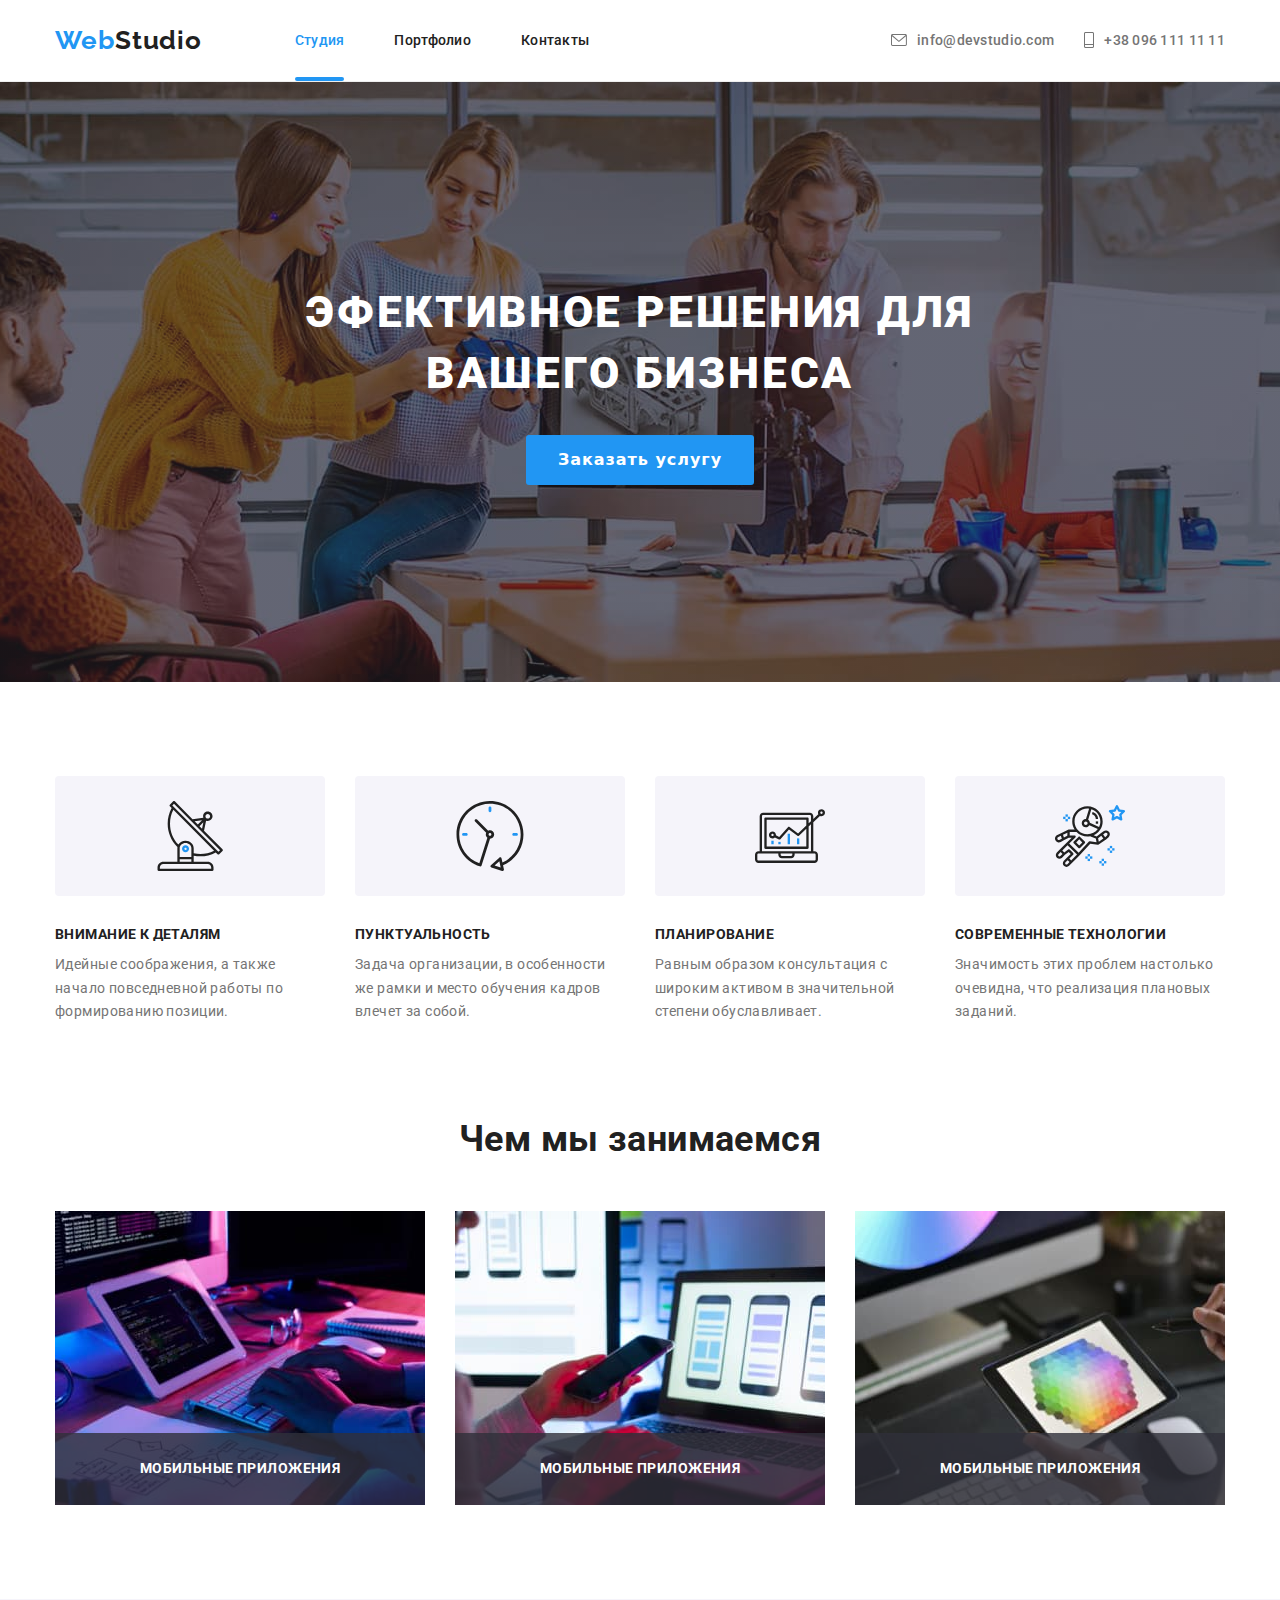
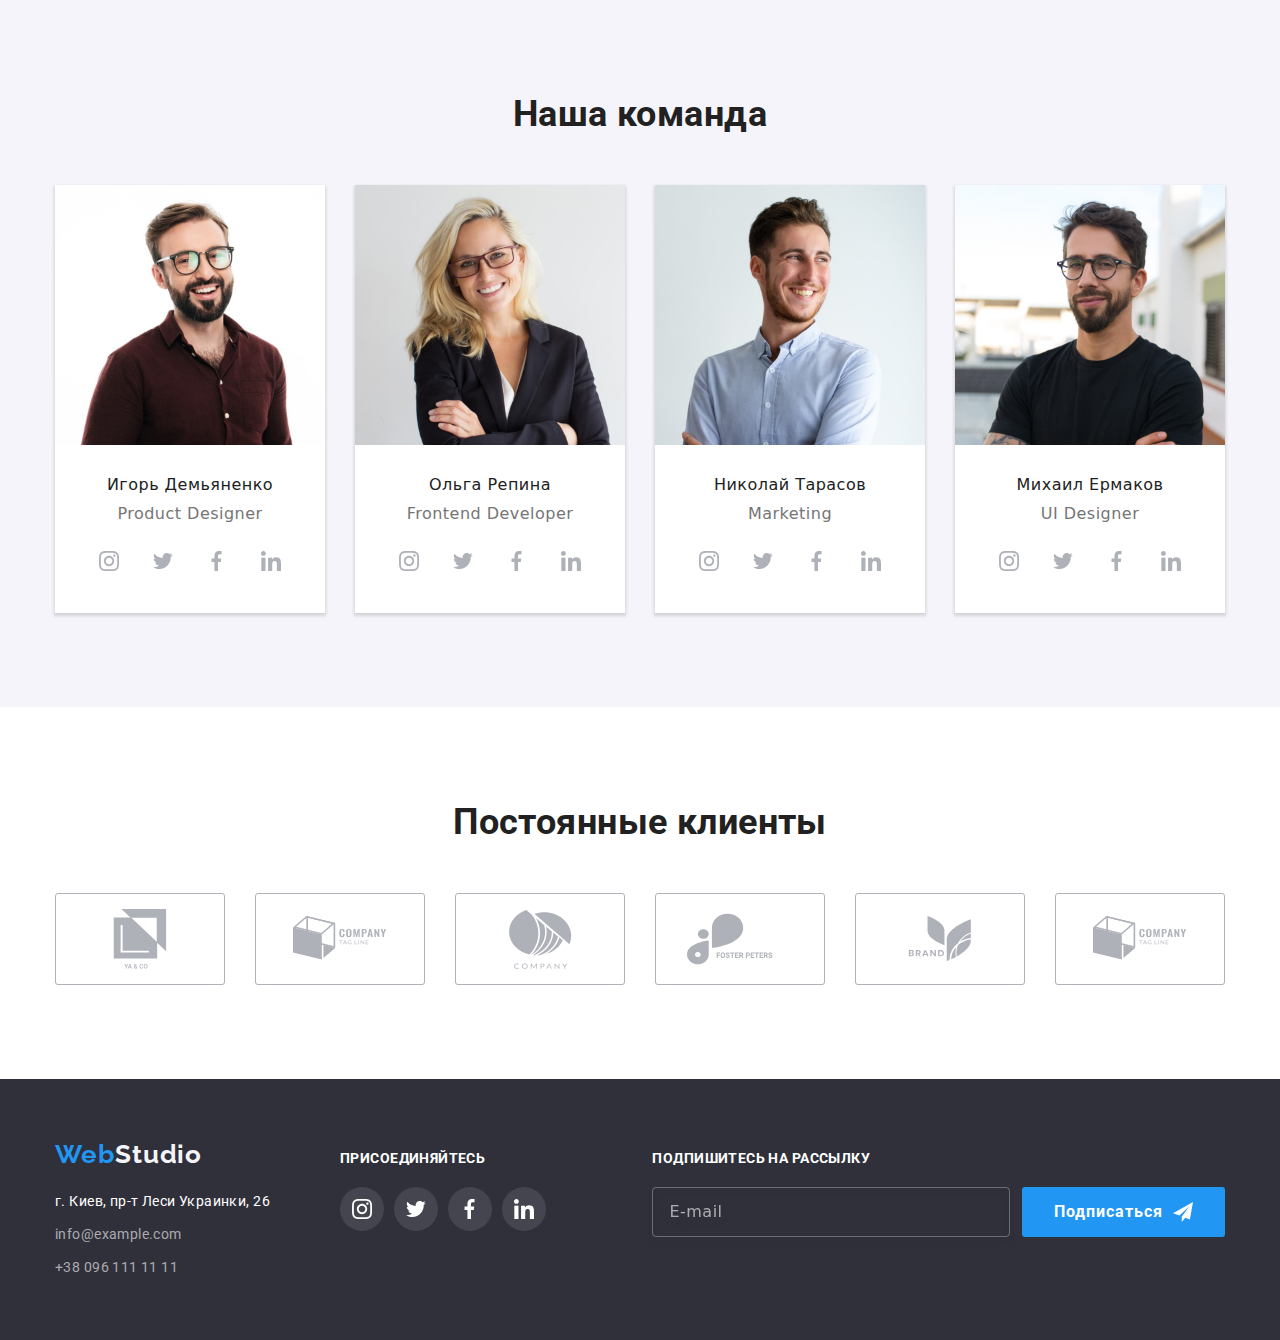
==== commit dcf2eea7: "index.html готовый перенос на Sass" ====
--- a/index.html
+++ b/index.html
@@ -171,7 +171,7 @@
         <p class="team__text">Product Designer</p>
                 <ul class="socials__team">
                     <li class="socials__item">
-                        <a class="socials-links" href="./index.html">
+                        <a class="socials__links" href="./index.html">
                             <svg class="socials-icon" width="20px" height="20px">
                                 <use href="./images/icons.svg/networks.svg#instagram"></use>
                             </svg>
@@ -179,7 +179,7 @@
                     </li>
                 
                     <li class="socials__item">
-                        <a class="socials-links" href="./index.html">
+                        <a class="socials__links" href="./index.html">
                             <svg class="socials-icon" width="20px" height="20px">
                                 <use href="./images/icons.svg/networks.svg#twitter"></use>
                             </svg>
@@ -187,7 +187,7 @@
                     </li>
                 
                     <li class="socials__item">
-                        <a class="socials-links" href="./index.html">
+                        <a class="socials__links" href="./index.html">
                             <svg class="socials-icon" width="20px" height="20px">
                                 <use href="./images/icons.svg/networks.svg#facebook"></use>
                             </svg>
@@ -195,7 +195,7 @@
                     </li>
                 
                     <li class="socials__item">
-                        <a class="socials-links" href="./index.html">
+                        <a class="socials__links" href="./index.html">
                             <svg class="socials-icon" width="20px" height="20px">
                                 <use href="./images/icons.svg/networks.svg#linkedin"></use>
                             </svg>
@@ -213,7 +213,7 @@
         <p class="team__text">Frontend Developer</p>
                 <ul class="socials__team">
                     <li class="socials__item">
-                        <a class="socials-links" href="./index.html">
+                        <a class="socials__links" href="./index.html">
                             <svg class="socials-icon" width="20px" height="20px">
                                 <use href="./images/icons.svg/networks.svg#instagram"></use>
                             </svg>
@@ -221,7 +221,7 @@
                     </li>
                 
                     <li class="socials__item">
-                        <a class="socials-links" href="./index.html">
+                        <a class="socials__links" href="./index.html">
                             <svg class="socials-icon" width="20px" height="20px">
                                 <use href="./images/icons.svg/networks.svg#twitter"></use>
                             </svg>
@@ -229,7 +229,7 @@
                     </li>
                 
                     <li class="socials__item">
-                        <a class="socials-links" href="./index.html">
+                        <a class="socials__links" href="./index.html">
                             <svg class="socials-icon" width="20px" height="20px">
                                 <use href="./images/icons.svg/networks.svg#facebook"></use>
                             </svg>
@@ -237,7 +237,7 @@
                     </li>
                 
                     <li class="socials__item">
-                        <a class="socials-links" href="./index.html">
+                        <a class="socials__links" href="./index.html">
                             <svg class="socials-icon" width="20px" height="20px">
                                 <use href="./images/icons.svg/networks.svg#linkedin"></use>
                             </svg>
@@ -256,7 +256,7 @@
         <p class="team__text">Marketing</p>
                 <ul class="socials__team">
                     <li class="socials__item">
-                        <a class="socials-links" href="./index.html">
+                        <a class="socials__links" href="./index.html">
                             <svg class="socials-icon" width="20px" height="20px">
                                 <use href="./images/icons.svg/networks.svg#instagram"></use>
                             </svg>
@@ -264,7 +264,7 @@
                     </li>
                 
                     <li class="socials__item">
-                        <a class="socials-links" href="./index.html">
+                        <a class="socials__links" href="./index.html">
                             <svg class="socials-icon" width="20px" height="20px">
                                 <use href="./images/icons.svg/networks.svg#twitter"></use>
                             </svg>
@@ -272,7 +272,7 @@
                     </li>
                 
                     <li class="socials__item">
-                        <a class="socials-links" href="./index.html">
+                        <a class="socials__links" href="./index.html">
                             <svg class="socials-icon" width="20px" height="20px">
                                 <use href="./images/icons.svg/networks.svg#facebook"></use>
                             </svg>
@@ -280,7 +280,7 @@
                     </li>
                 
                     <li class="socials__item">
-                        <a class="socials-links" href="./index.html">
+                        <a class="socials__links" href="./index.html">
                             <svg class="socials-icon" width="20px" height="20px">
                                 <use href="./images/icons.svg/networks.svg#linkedin"></use>
                             </svg>
@@ -299,7 +299,7 @@
         
         <ul class="socials__team">
             <li class="socials__item">
-            <a class="socials-links" href="./index.html">
+            <a class="socials__links" href="./index.html">
                 <svg class="socials-icon" width="20px" height="20px">
                     <use href="./images/icons.svg/networks.svg#instagram"></use>
                 </svg>
@@ -307,7 +307,7 @@
             </li>
 
             <li class="socials__item">
-                <a class="socials-links" href="./index.html">
+                <a class="socials__links" href="./index.html">
                 <svg class="socials-icon" width="20px" height="20px">
                     <use href="./images/icons.svg/networks.svg#twitter"></use>
                 </svg>
@@ -315,7 +315,7 @@
             </li>
 
             <li class="socials__item">
-                <a class="socials-links" href="./index.html">
+                <a class="socials__links" href="./index.html">
                 <svg class="socials-icon" width="20px" height="20px">
                     <use href="./images/icons.svg/networks.svg#facebook"></use>
                 </svg>
@@ -323,7 +323,7 @@
             </li>
 
             <li class="socials__item">
-                <a class="socials-links" href="./index.html">
+                <a class="socials__links" href="./index.html">
                 <svg class="socials-icon" width="20px" height="20px">
                     <use href="./images/icons.svg/networks.svg#linkedin"></use>
                 </svg>
@@ -338,51 +338,51 @@
 
 
 
- <section class="client">
+ <section class="section client">
     <div class="container">
 
     <h2 class="section-title">Постоянные клиенты</h2>
 
-    <ul class="clients">
-        <li class="item">
-            <a class="links" href="./index.html">
+    <ul class="client">
+        <li class="client__item">
+            <a class="client__links" href="./index.html">
                 <svg class="button-icon" width="106px" height="60px">
                     <use class="logo-company" href="./images/icons.svg/brands.svg#icon-ya-go"></use>
                 </svg>
             </a>
         </li>
-        <li class="item" >
-            <a class="links" href="./index.html">
+        <li class="client__item" >
+            <a class="client__links" href="./index.html">
                 <svg class="button-icon" width="106px" height="60px">
                     <use class="logo-company" href="./images/icons.svg/brands.svg#icon-company-tag-l"></use>
                 </svg>
             </a>
             
         </li>
-        <li class="item" >
-            <a class="links"  href="./index.html">
+        <li class="client__item" >
+            <a class="client__links"  href="./index.html">
           <svg class="button-icon" width="106px" height="60px" >
                  <use class="logo-company" href="./images/icons.svg/brands.svg#icon-company"></use>
           </svg>
             </a>
         </li>
 
-        <li  class="item" >
-        <a class="links" href="./index.html">
+        <li  class="client__item" >
+        <a class="client__links" href="./index.html">
         <svg class="button-icon" width="106px" height="60px" >
             <use class="logo-company" href="./images/icons.svg/brands.svg#icon-foster-peters"></use>
         </svg>
         </a>
         </li>
-        <li class="item" >
-            <a class="links" href="./index.html">
+        <li class="client__item" >
+            <a class="client__links" href="./index.html">
             <svg class="button-icon" width="106px" height="60px" >
                 <use class="logo-company" href="./images/icons.svg/brands.svg#icon-brand"></use>
             </svg>
             </a>
         </li>
-        <li class="item">
-            <a class="links" href="./index.html">
+        <li class="client__item">
+            <a class="client__links" href="./index.html">
             <svg class="button-icon" width="106px" height="60px" >
                 <use class="logo-company" href="./images/icons.svg/brands.svg#icon-company-tag-l"></use>
             </svg>
@@ -414,8 +414,8 @@
         </div>
 
         <div class="socials-footer">
-            <h2 class="socials-footer__title">Присоединяйтесь</h2>
-        <ul class="socials-list">
+            <h2 class="footer-title">Присоединяйтесь</h2>
+        <ul class="socials-footer__list">
             
         <li class="socials-footer__item">
             <a class="socials-footer__link" href="">
@@ -454,7 +454,7 @@
     </div>
 
 
-    <div>
+    <div class="sign">
         <h2 class="footer-title">Подпишитесь на рассылку</h2>
     <form class="form-footer">
 
--- a/css/style.css
+++ b/css/style.css
@@ -469,13 +469,16 @@
     cursor: pointer;
     border: 1px solid black;
     border-radius: 50px;
+    outline: none;
     background-color: white;
     transition: fill 250ms var(--timing-function), border-color 250ms var(--timing-function) ;
 }
 
-.button-close:hover {
+.button-close:hover,
+.button-close:focus {
     fill: #2196F3;
     border-color: #2196F3;
+    
 }
 
 
@@ -1060,12 +1063,12 @@
 margin-bottom: 16px;
 }
 
-.flex-team .socials-links:not(:last-child) {
+.flex-team .socials__links:not(:last-child) {
 margin-right: 10px;
 }
 
 /* 11 УБРАЛ ФИЛЛ С socials-links ОСТАВИЛ ФОН И ДОБАВИЛ ФИЛЛ НА SVG!   */
-.socials-links {
+.socials__links {
 display: inline-flex;
 align-items: center;
 justify-content: center;
@@ -1078,8 +1081,8 @@
 transition: background-color 250ms var(--timing-function), fill 250ms var(--timing-function);
 }
 
-.socials-links:hover,
-.socials-links:focus {
+.socials__links:hover,
+.socials__links:focus {
     fill: var(--primari-white-color);
     background-color: var(--accent-color);
 }
@@ -1274,12 +1277,6 @@
 /* Clients */
 
 .client {
-    padding-bottom: 94px;
-    padding-top: 94px;
-    
-}
-
-.clients {
     display: flex;
     justify-content: center;
     align-items: center;
@@ -1289,69 +1286,35 @@
     
 }
 
-/* .clients > .item {
-border: 1px solid var(--var--bg-icon);
-} */
-
-.clients .item:not(:last-child) {
+.client__item:not(:last-child) {
     margin-right: 30px;
 }
 
-.clients .item {
+.client__item {
 width: 170px;
 height: 92px;
-
-}
-
-
-.clients .links:hover,
-.clients .links:focus {
-    fill: #188ce8;
-    border: 1px solid var(--accent-color);
-}
-
-.client .links {
+}
+
+
+.client__links {
 display: flex;
 justify-content: center;
 align-items: center;
 width: 170px;
 height: 92px;
 fill: var(--var--bg-icon);
-border: 1px solid var(--var--bg-icon);
+border: 1px solid var(--var--bg-icon); 
 border-radius: 3px;
 transition: border 250ms var(--timing-function);
-}
-
-
-
-.logo-company {
-    transition: fill 250ms var(--timing-function);
-}
-
-
-
-
-
-
-
-
-
-
-
-
-
-
-/* .links:hover {
-fill: var(--accent-color);
-
-} */
-
-
-/* .clients .item:hover,
-.clients .item:focus {
+outline: none;
+}
+
+
+.client__links:focus,
+.client__links:hover {
 fill: var(--accent-color);
 border: 1px solid var(--accent-color);
-}  */
+}
 
 /* footer */
 
@@ -1397,11 +1360,12 @@
 }
 
 .footer .info {
-color: var(--contact-footer);
-    font-size: 14px;
-    line-height: 1.7;
-    letter-spacing: 0.03em;
-    transition: color 250ms var(--timing-function);
+font-family: 'Roboto';
+color: rgba(255, 255, 255, 0.6);
+font-size: 14px;
+line-height: 1.7;
+letter-spacing: 0.03em;
+transition: color 250ms var(--timing-function);
 }
 
 .info:hover,
@@ -1416,14 +1380,7 @@
 }
 
 
-.socials-footer__title {
-margin: 0;
-margin-bottom: 20px;
-color: var(--primari-white-color);
-font-size: 14px;
-line-height: 1.4;
-text-transform: uppercase;
-}
+
 
 .socials-footer__link {
 display: flex;
@@ -1457,17 +1414,13 @@
 
 .form-footer {
     display: flex;
-    margin-left: 93px;
-
-}
-
-.footer-span {
-font-size: 16px;
-line-height: 1.25;
-letter-spacing: 0.03em;
-
-color: rgba(255, 255, 255, 0.6);
-}
+}
+
+.sign {
+    margin-left: auto;
+}
+
+
 
 
 .footer-input {
@@ -1476,9 +1429,9 @@
 border-radius: 4px;
 width: 358px;
 height: 50px;
-    padding-left: 16px;
-    color: white;
-background-color:  var(--hero-bgrcolor);
+padding-left: 16px;
+color: white;
+background: transparent;
 outline: none;
 transition: border-color 250ms var(--timing-function);
 }
@@ -1488,9 +1441,17 @@
     border-color: #2196F3;
 }
 
+.socials-footer__list {
+display: flex;
+margin: 0;
+padding: 0;
+}
+
 
 
 .footer-title {
+font-family: 'Roboto';
+font-weight: 700;
 margin-bottom: 20px;
 font-weight: 700;
 font-size: 14px;
@@ -1498,7 +1459,6 @@
 letter-spacing: 0.03em;
 text-transform: uppercase;
 color: #FFFFFF;
-margin-left: 93px;
 }
 
 .footer-label{
@@ -1523,26 +1483,29 @@
 
 
 .footer-span {
-
+font-family: 'Roboto';
+font-style: normal;
 font-weight: 700;
 font-size: 16px;
 line-height: 1.88;
-margin-right: 10px;
+display: flex;
+align-items: center;
+text-align: center;
 letter-spacing: 0.06em;
-    color: #FFFFFF;
-}
-
-
-
-
-
-
-
-
-
-
-
-
-
-
-
+margin-right: 4px;
+}
+
+
+
+
+
+
+
+
+
+
+
+
+
+
+
--- a/css/main.min.css
+++ b/css/main.min.css
@@ -1 +1 @@
-:root{--title-text-color: #212121;--primari-text-color: #757575;--primari-white-color: #FFFFFF;--contact-footer: rgba(255, 255, 255, 0.6);--accent-color: #2196F3;--hero-bgrcolor: #2F303A;--button-filter: #F5F4FA;--hover-button: #188ce8;--border-box: #EEEEEE;--var--bg-icon: #afb1b8;--timing-function: cubic-bezier(0.4, 0, 0.2, 1)}body{background-color:var(--primari-white-color);color:var(--primari-text-color);font-family:Roboto,sans-serif;font-size:14px;line-height:1.17;letter-spacing:.03em}.visually-hidden{position:absolute;white-space:nowrap;width:1px;height:1px;overflow:hidden;border:0;padding:0;clip:rect(0 0 0 0);-webkit-clip-path:inset(50%);clip-path:inset(50%);margin:-1px}/*! modern-normalize v1.1.0 | MIT License | https://github.com/sindresorhus/modern-normalize */*,::before,::after{-webkit-box-sizing:border-box;box-sizing:border-box}html{line-height:1.15;-webkit-text-size-adjust:100%;-moz-tab-size:4;-o-tab-size:4;tab-size:4}body{margin:0;font-family:system-ui,-apple-system,"Segoe UI",Roboto,Helvetica,Arial,sans-serif,"Apple Color Emoji","Segoe UI Emoji"}hr{height:0;color:inherit}abbr[title]{-webkit-text-decoration:underline dotted;text-decoration:underline dotted}b,strong{font-weight:bolder}code,kbd,samp,pre{font-family:ui-monospace,SFMono-Regular,Consolas,"Liberation Mono",Menlo,monospace;font-size:1em}small{font-size:80%}sub,sup{font-size:75%;line-height:0;position:relative;vertical-align:baseline}sub{bottom:-0.25em}sup{top:-0.5em}table{text-indent:0;border-color:inherit}button,input,optgroup,select,textarea{font-family:inherit;font-size:100%;line-height:1.15;margin:0}button,select{text-transform:none}button,[type=button],[type=reset],[type=submit]{-webkit-appearance:button}::-moz-focus-inner{border-style:none;padding:0}:-moz-focusring{outline:1px dotted ButtonText}:-moz-ui-invalid{box-shadow:none}legend{padding:0}progress{vertical-align:baseline}::-webkit-inner-spin-button,::-webkit-outer-spin-button{height:auto}[type=search]{-webkit-appearance:textfield;outline-offset:-2px}::-webkit-search-decoration{-webkit-appearance:none}::-webkit-file-upload-button{-webkit-appearance:button;font:inherit}summary{display:list-item}.list-best{background-color:red}.list-best:nth-child(5){background-color:#fff;color:red}.list-best1{background-color:#000;color:#fff;width:350px}.list-best1:hover{color:#fff}.hello{color:#000}.hello:hover{color:red}.header{border-bottom:1px solid var(--border-box);font-weight:500;font-size:14px;line-height:1.2;letter-spacing:.02em}.container.headers{display:-webkit-box;display:-ms-flexbox;display:flex;position:relative;-webkit-box-align:center;-ms-flex-align:center;align-items:center}.icon-iconName{background-image:url("../images/iconName.svg")}.icon-iconName{background-image:url("../images/iconName.svg")}.icon-iconName{background-image:url("../images/iconName.svg")}.icon-iconName{background-image:url("../images/iconName.svg")}.section{padding-top:94px;padding-bottom:94px}.section-title{font-family:"Roboto";color:var(--title-text-color);margin-top:0;margin-bottom:50px;text-align:center}.container{width:1200px;padding-left:15px;padding-right:15px;margin-left:auto;margin-right:auto}h2{margin-top:0;font-weight:700;font-size:36px}.list{margin:0;padding:0;list-style:none}ul{list-style:none}a{text-decoration:none;color:currentColor}h1,h2,h3,p{margin:0}img{display:block}.logo-accent,.logo-black,.logo-white{font-family:Raleway,sans-serif;font-weight:700;font-size:26px;line-height:1.2;letter-spacing:.03em}.logo-accent{color:var(--accent-color);margin-right:-4px}.logo-black{color:var(--title-text-color)}.logo-white{color:var(--button-filter)}.logo-link:hover{color:red}.main-nav{display:-webkit-box;display:-ms-flexbox;display:flex;-webkit-box-align:center;-ms-flex-align:center;align-items:center;-webkit-box-pack:space-evenly;-ms-flex-pack:space-evenly;justify-content:space-evenly}.site-nav{margin-bottom:0;margin-top:0;padding-left:0;display:-webkit-box;display:-ms-flexbox;display:flex;margin-left:93px}.site-nav__item:not(:last-child){margin-right:50px}.site-nav__link{font-family:"Roboto";font-style:normal;position:relative;color:var(--title-text-color);display:block;padding-top:32px;padding-bottom:32px;font-weight:500;font-size:14px;line-height:1.2;letter-spacing:.02em;-webkit-transition:color 250ms var(--timing-function);transition:color 250ms var(--timing-function)}.site-nav__link:hover,.site-nav__link:focus{color:var(--accent-color)}.strip::after{display:block;position:absolute;content:"";bottom:0;width:100%;height:4px;background-color:var(--accent-color);border-radius:2px;-webkit-transform:scaleX(t 1);transform:scaleX(t 1);-webkit-transition:250ms var(--timing-function);transition:250ms var(--timing-function)}.strip:hover::after{-webkit-transform:scaleX(1);transform:scaleX(1)}#studio{color:var(--accent-color)}.contact{display:-webkit-inline-box;display:-ms-inline-flexbox;display:inline-flex;-webkit-box-align:center;-ms-flex-align:center;align-items:center;margin-bottom:0;margin-top:0;padding-left:0;margin-left:auto}.contact .item{padding:32px 0px;margin:0}.contact .contact__list+.contact__list{margin-left:30px}a.contact__link:hover,.contact__link:focus{color:#188ce8;fill:#188ce8}.contact__link{display:-webkit-box;display:-ms-flexbox;display:flex;-webkit-box-align:center;-ms-flex-align:center;align-items:center;font-family:"Roboto";fill:currentColor;color:currentColor;padding-top:32px;padding-bottom:32px;-webkit-transition:color 250ms var(--timing-function),fill 250ms var(--timing-function);transition:color 250ms var(--timing-function),fill 250ms var(--timing-function)}.contact__icon-massage{margin-right:10px}.button{min-width:200px;padding:10px 32px;background-color:var(--accent-color);color:var(--primari-white-color);display:-webkit-box;display:-ms-flexbox;display:flex;margin-left:auto;margin-right:auto;font-weight:700;font-size:16px;line-height:1.9;-webkit-box-align:center;-ms-flex-align:center;align-items:center;-webkit-box-pack:center;-ms-flex-pack:center;justify-content:center;text-align:center;letter-spacing:.06em;cursor:pointer;border:none;border-radius:3px;-webkit-transition:background-color 250ms var(--timing-function),-webkit-box-shadow 250ms var(--timing-function);transition:background-color 250ms var(--timing-function),-webkit-box-shadow 250ms var(--timing-function);transition:box-shadow 250ms var(--timing-function),background-color 250ms var(--timing-function);transition:box-shadow 250ms var(--timing-function),background-color 250ms var(--timing-function),-webkit-box-shadow 250ms var(--timing-function)}.button:hover,.button:focus{outline:none;-webkit-box-shadow:0px 4px 4px rgba(0,0,0,.15);box-shadow:0px 4px 4px rgba(0,0,0,.15);background-color:var(--hover-button)}.backdrop{position:fixed;top:0;left:0;width:100%;height:100%;background:rgba(0,0,0,.2);opacity:1;-webkit-transition:opacity 250ms var(--timing-function);transition:opacity 250ms var(--timing-function)}.backdrop.is-hidden{opacity:0;pointer-events:none}.backdrop.is-hidden .modal{-webkit-transform:translate(-50%, -50%) scale(1.1);transform:translate(-50%, -50%) scale(1.1)}.modal{position:absolute;top:50%;left:50%;-webkit-transform:translate(-50%, -50%) scale(1);transform:translate(-50%, -50%) scale(1);-webkit-transition:scale 250ms var(--timing-function),-webkit-transform 250ms var(--timing-function);transition:scale 250ms var(--timing-function),-webkit-transform 250ms var(--timing-function);transition:transform 250ms var(--timing-function),scale 250ms var(--timing-function);transition:transform 250ms var(--timing-function),scale 250ms var(--timing-function),-webkit-transform 250ms var(--timing-function);border-radius:4px;width:528px;height:581px;padding:40px;background-color:#fff}.button-close{display:-webkit-box;display:-ms-flexbox;display:flex;position:absolute;top:8px;right:8px;width:30px;height:30px;fill:#000;border:none;cursor:pointer;border:1px solid #000;border-radius:50px;background-color:#fff;-webkit-transition:fill 250ms var(--timing-function),border-color 250ms var(--timing-function);transition:fill 250ms var(--timing-function),border-color 250ms var(--timing-function)}.button-close:hover{fill:#2196f3;border-color:#2196f3}.button-close svg{position:absolute;top:50%;left:30%;-webkit-transform:translateY(-50%);transform:translateY(-50%)}.icon-close{display:-webkit-box;display:-ms-flexbox;display:flex;-webkit-box-align:center;-ms-flex-align:center;align-items:center;-webkit-box-pack:center;-ms-flex-pack:center;justify-content:center}.form-modal{display:block;height:100%;margin-left:auto;margin-right:auto}.title-modal{font-family:"Roboto";text-align:center;font-weight:700;font-size:20px;line-height:1.15;letter-spacing:.03em;margin-bottom:30px;color:var(--title-text-color)}.form-field{position:relative;display:-webkit-box;display:-ms-flexbox;display:flex;-webkit-box-orient:vertical;-webkit-box-direction:normal;-ms-flex-direction:column;flex-direction:column;margin-bottom:20px}.form-field:nth-child(4){margin-bottom:10px}.form-comment{position:relative;display:block;-webkit-box-orient:vertical;-webkit-box-direction:normal;-ms-flex-direction:column;flex-direction:column;margin-bottom:20px;margin-top:4px;width:448px;height:120px}.icon-modal{display:inline-block;position:absolute;top:50%;left:15px;fill:var(--title-text-color);-webkit-transform:translateY(-50%);transform:translateY(-50%);-webkit-transition:fill 250ms var(--timing-function);transition:fill 250ms var(--timing-function)}.form-field:hover .icon-modal{fill:#2196f3}.form-input:focus~.icon-modal,.form-input:hover~.icon-modal{fill:var(--accent-color)}.form-input:not(:-moz-placeholder-shown)+.form-label{transform:translateY(-40px)}.form-input:not(:-ms-input-placeholder)+.form-label{transform:translateY(-40px)}.form-input:focus+.form-label,.form-input:not(:placeholder-shown)+.form-label{-webkit-transform:translateY(-40px);transform:translateY(-40px)}.form-input:-moz-placeholder-shown{background-color:#fff}.form-input:-ms-input-placeholder{background-color:#fff}.form-input:placeholder-shown{background-color:#fff}.chekbox{position:absolute;width:1px;height:1px;margin:-1px;border:0;padding:0;clip:rect(0 0 0 0);overflow:hidden}.field-checkbox{display:-webkit-box;display:-ms-flexbox;display:flex;-webkit-box-align:center;-ms-flex-align:center;align-items:center;-webkit-box-pack:center;-ms-flex-pack:center;justify-content:center;margin-bottom:30px}.icon-chekbox{display:inline-block;cursor:pointer;width:15px;height:15px;border:2px solid #2a2a2a;border-radius:4px;margin-right:8px}.icon-chekbox:focus,.icon-chekbox:hover{border-color:#2196f3}.links-checkbox{font-size:14px;line-height:1.71;letter-spacing:.03em;color:#2196f3;margin-left:3px;text-decoration:underline}.span-modal{font-size:14px;line-height:1.71;color:#757575;letter-spacing:.03em}.chekbox:checked+.icon-chekbox{border-color:#2196f3;background-color:#2196f3;background-image:url(../images/icons.svg/icon-check.svg);background-size:contain;background-origin:border-box}.form-label{position:absolute;top:54%;left:42px;-webkit-transform:translateY(-50%);transform:translateY(-50%);-webkit-transition:-webkit-transform 250ms var(--timing-function);transition:-webkit-transform 250ms var(--timing-function);transition:transform 250ms var(--timing-function);transition:transform 250ms var(--timing-function), -webkit-transform 250ms var(--timing-function)}.form-field input{width:448px;height:40px;margin:0;cursor:pointer;padding-left:42px;border-radius:4px;border:1px solid rgba(33,33,33,.2);-webkit-transition:border-color 250ms var(--timing-function);transition:border-color 250ms var(--timing-function);outline:none}.form-field input:hover,.form-field input:focus{border-color:#2196f3}.form-field input[type=checkbox]{width:16px;height:15px}textarea{width:448px;height:120px;padding-left:16px;padding-right:16px;padding-bottom:12px;padding-top:12px;cursor:pointer;border:1px solid rgba(33,33,33,.2);border-radius:4px;-webkit-transition:border-color 250ms var(--timing-function);transition:border-color 250ms var(--timing-function);outline:none;resize:none}.title-comment{margin-bottom:4px;margin-top:10px}.form-comment textarea:hover,.form-comment textarea:focus{border-color:#2196f3}.form-field input::-webkit-input-placeholder{color:#c4c4c4}.form-field input::-moz-placeholder{color:#c4c4c4}.form-field input:-ms-input-placeholder{color:#c4c4c4}.form-field input::-ms-input-placeholder{color:#c4c4c4}.form-field input::placeholder{color:#c4c4c4}.form-field textarea::-webkit-input-placeholder{color:#c4c4c4}.form-field textarea::-moz-placeholder{color:#c4c4c4}.form-field textarea:-ms-input-placeholder{color:#c4c4c4}.form-field textarea::-ms-input-placeholder{color:#c4c4c4}.form-field textarea::placeholder{color:#c4c4c4}.form-field label{margin-bottom:4px;font-weight:400;font-size:12px;line-height:1.2;letter-spacing:.01em;color:#757575}.feature-list{display:-webkit-box;display:-ms-flexbox;display:flex}.feature-list .flex-feature+.flex-feature{margin-left:30px}.container-feature{display:-webkit-inline-box;display:-ms-inline-flexbox;display:inline-flex;-webkit-box-align:center;-ms-flex-align:center;align-items:center;-webkit-box-pack:center;-ms-flex-pack:center;justify-content:center;background:#f5f4fa;border-radius:4px;width:270px;height:120px;margin-bottom:30px}.feature__title{font-family:"Roboto";color:var(--title-text-color);margin-top:0;margin-bottom:10px;font-weight:700;font-size:14px;line-height:1.2;letter-spacing:.03em;text-transform:uppercase}.feature__text{font-family:"Roboto";font-size:14px;line-height:1.71;letter-spacing:.03em;color:#757575}.hero{text-align:center;padding-top:200px;padding-bottom:200px;margin-left:auto;margin-right:auto;background:#c4c4c4;background-image:-webkit-gradient(linear, left top, right top, from(rgba(47, 48, 58, 0.4)), to(rgba(47, 48, 58, 0.4))),url(../images/icons.svg/heroo.jpg);background-image:linear-gradient(to right, rgba(47, 48, 58, 0.4), rgba(47, 48, 58, 0.4)),url(../images/icons.svg/heroo.jpg);background-repeat:no-repeat;background-position:center;background-size:cover;max-width:1600px;height:600px}.hero__title{font-family:"Roboto";color:var(--primari-white-color);font-weight:900;font-size:44px;line-height:1.4;letter-spacing:.06em;text-align:center;text-transform:uppercase;width:696px;margin-left:auto;margin-right:auto;margin-bottom:30px}.section.work{padding-top:0}.work__list{display:-webkit-box;display:-ms-flexbox;display:flex;-ms-flex-wrap:wrap;flex-wrap:wrap}.work__item+.work__item{margin-left:30px}.work__item{position:relative;-webkit-box-pack:center;-ms-flex-pack:center;justify-content:center;-webkit-box-align:center;-ms-flex-align:center;align-items:center;width:370px;-ms-flex-preferred-size:25%;flex-basis:25%}.work__text{display:-webkit-box;display:-ms-flexbox;display:flex;-webkit-box-pack:center;-ms-flex-pack:center;justify-content:center;-webkit-box-align:center;-ms-flex-align:center;align-items:center;font-family:"Roboto";font-weight:700;font-size:14px;line-height:1.2px;width:100%;height:72px;bottom:0;position:absolute;background:rgba(47,48,58,.8);color:var(--primari-white-color);text-transform:uppercase;letter-spacing:.03em}.section--team{background-color:var(--button-filter)}.team__list{display:-webkit-box;display:-ms-flexbox;display:flex;text-align:center}.team__item{width:270px;-webkit-box-shadow:0px 2px 3px 1px rgba(0,0,0,.14);box-shadow:0px 2px 3px 1px rgba(0,0,0,.14);background-color:#fff}.section--team .team__item+.team__item{margin-left:30px}.team__staff{padding:30px 32px;background-color:#fff}.team__title{color:var(--title-text-color);font-weight:500;font-size:16px;line-height:1.2;text-align:center;letter-spacing:.03em;margin-top:0;margin-bottom:10px}.team__text{font-size:16px;line-height:1.2;letter-spacing:.03em;margin-top:0;margin-bottom:16px}.socials__team{display:-webkit-box;display:-ms-flexbox;display:flex;-webkit-box-pack:center;-ms-flex-pack:center;justify-content:center;-webkit-box-align:baseline;-ms-flex-align:baseline;align-items:baseline;padding-left:0;margin:0}/*# sourceMappingURL=main.min.css.map */+:root{--title-text-color: #212121;--primari-text-color: #757575;--primari-white-color: #FFFFFF;--contact-footer: rgba(255, 255, 255, 0.6);--accent-color: #2196F3;--hero-bgrcolor: #2F303A;--button-filter: #F5F4FA;--hover-button: #188ce8;--border-box: #EEEEEE;--var--bg-icon: #afb1b8;--timing-function: cubic-bezier(0.4, 0, 0.2, 1)}body{background-color:var(--primari-white-color);color:var(--primari-text-color);font-family:Roboto,sans-serif;font-size:14px;line-height:1.17;letter-spacing:.03em}.visually-hidden{position:absolute;white-space:nowrap;width:1px;height:1px;overflow:hidden;border:0;padding:0;clip:rect(0 0 0 0);-webkit-clip-path:inset(50%);clip-path:inset(50%);margin:-1px}/*! modern-normalize v1.1.0 | MIT License | https://github.com/sindresorhus/modern-normalize */*,::before,::after{-webkit-box-sizing:border-box;box-sizing:border-box}html{line-height:1.15;-webkit-text-size-adjust:100%;-moz-tab-size:4;-o-tab-size:4;tab-size:4}body{margin:0;font-family:system-ui,-apple-system,"Segoe UI",Roboto,Helvetica,Arial,sans-serif,"Apple Color Emoji","Segoe UI Emoji"}hr{height:0;color:inherit}abbr[title]{-webkit-text-decoration:underline dotted;text-decoration:underline dotted}b,strong{font-weight:bolder}code,kbd,samp,pre{font-family:ui-monospace,SFMono-Regular,Consolas,"Liberation Mono",Menlo,monospace;font-size:1em}small{font-size:80%}sub,sup{font-size:75%;line-height:0;position:relative;vertical-align:baseline}sub{bottom:-0.25em}sup{top:-0.5em}table{text-indent:0;border-color:inherit}button,input,optgroup,select,textarea{font-family:inherit;font-size:100%;line-height:1.15;margin:0}button,select{text-transform:none}button,[type=button],[type=reset],[type=submit]{-webkit-appearance:button}::-moz-focus-inner{border-style:none;padding:0}:-moz-focusring{outline:1px dotted ButtonText}:-moz-ui-invalid{box-shadow:none}legend{padding:0}progress{vertical-align:baseline}::-webkit-inner-spin-button,::-webkit-outer-spin-button{height:auto}[type=search]{-webkit-appearance:textfield;outline-offset:-2px}::-webkit-search-decoration{-webkit-appearance:none}::-webkit-file-upload-button{-webkit-appearance:button;font:inherit}summary{display:list-item}.list-best{background-color:red}.list-best:nth-child(5){background-color:#fff;color:red}.list-best1{background-color:#000;color:#fff;width:350px}.list-best1:hover{color:#fff}.hello{color:#000}.hello:hover{color:red}.header{border-bottom:1px solid var(--border-box);font-weight:500;font-size:14px;line-height:1.2;letter-spacing:.02em}.container.headers{display:-webkit-box;display:-ms-flexbox;display:flex;position:relative;-webkit-box-align:center;-ms-flex-align:center;align-items:center}.icon-iconName{background-image:url("../images/iconName.svg")}.icon-iconName{background-image:url("../images/iconName.svg")}.icon-iconName{background-image:url("../images/iconName.svg")}.icon-iconName{background-image:url("../images/iconName.svg")}.section{padding-top:94px;padding-bottom:94px}.section-title{font-family:"Roboto";color:var(--title-text-color);margin-top:0;margin-bottom:50px;text-align:center}.container{width:1200px;padding-left:15px;padding-right:15px;margin-left:auto;margin-right:auto}h2{margin-top:0;font-weight:700;font-size:36px}.list{margin:0;padding:0;list-style:none}ul{list-style:none}a{text-decoration:none;color:currentColor}h1,h2,h3,p{margin:0}img{display:block}.logo-accent,.logo-black,.logo-white{font-family:Raleway,sans-serif;font-weight:700;font-size:26px;line-height:1.2;letter-spacing:.03em}.logo-accent{color:var(--accent-color);margin-right:-4px}.logo-black{color:var(--title-text-color)}.logo-white{color:var(--button-filter)}.logo-link:hover{color:red}.main-nav{display:-webkit-box;display:-ms-flexbox;display:flex;-webkit-box-align:center;-ms-flex-align:center;align-items:center;-webkit-box-pack:space-evenly;-ms-flex-pack:space-evenly;justify-content:space-evenly}.site-nav{margin-bottom:0;margin-top:0;padding-left:0;display:-webkit-box;display:-ms-flexbox;display:flex;margin-left:93px}.site-nav__item:not(:last-child){margin-right:50px}.site-nav__link{font-family:"Roboto";font-style:normal;position:relative;color:var(--title-text-color);display:block;padding-top:32px;padding-bottom:32px;font-weight:500;font-size:14px;line-height:1.2;letter-spacing:.02em;-webkit-transition:color 250ms var(--timing-function);transition:color 250ms var(--timing-function)}.site-nav__link:hover,.site-nav__link:focus{color:var(--accent-color)}.strip::after{display:block;position:absolute;content:"";bottom:0;width:100%;height:4px;background-color:var(--accent-color);border-radius:2px;-webkit-transform:scaleX(t 1);transform:scaleX(t 1);-webkit-transition:250ms var(--timing-function);transition:250ms var(--timing-function)}.strip:hover::after{-webkit-transform:scaleX(1);transform:scaleX(1)}#studio{color:var(--accent-color)}.contact{display:-webkit-inline-box;display:-ms-inline-flexbox;display:inline-flex;-webkit-box-align:center;-ms-flex-align:center;align-items:center;margin-bottom:0;margin-top:0;padding-left:0;margin-left:auto}.contact .item{padding:32px 0px;margin:0}.contact .contact__list+.contact__list{margin-left:30px}a.contact__link:hover,.contact__link:focus{color:#188ce8;fill:#188ce8}.contact__link{display:-webkit-box;display:-ms-flexbox;display:flex;-webkit-box-align:center;-ms-flex-align:center;align-items:center;font-family:"Roboto";fill:currentColor;color:currentColor;padding-top:32px;padding-bottom:32px;-webkit-transition:color 250ms var(--timing-function),fill 250ms var(--timing-function);transition:color 250ms var(--timing-function),fill 250ms var(--timing-function)}.contact__icon-massage{margin-right:10px}.button{min-width:200px;padding:10px 32px;background-color:var(--accent-color);color:var(--primari-white-color);display:-webkit-box;display:-ms-flexbox;display:flex;margin-left:auto;margin-right:auto;font-weight:700;font-size:16px;line-height:1.9;-webkit-box-align:center;-ms-flex-align:center;align-items:center;-webkit-box-pack:center;-ms-flex-pack:center;justify-content:center;text-align:center;letter-spacing:.06em;cursor:pointer;border:none;border-radius:3px;-webkit-transition:background-color 250ms var(--timing-function),-webkit-box-shadow 250ms var(--timing-function);transition:background-color 250ms var(--timing-function),-webkit-box-shadow 250ms var(--timing-function);transition:box-shadow 250ms var(--timing-function),background-color 250ms var(--timing-function);transition:box-shadow 250ms var(--timing-function),background-color 250ms var(--timing-function),-webkit-box-shadow 250ms var(--timing-function)}.button:hover,.button:focus{outline:none;-webkit-box-shadow:0px 4px 4px rgba(0,0,0,.15);box-shadow:0px 4px 4px rgba(0,0,0,.15);background-color:var(--hover-button)}.backdrop{position:fixed;top:0;left:0;width:100%;height:100%;background:rgba(0,0,0,.2);opacity:1;-webkit-transition:opacity 250ms var(--timing-function);transition:opacity 250ms var(--timing-function)}.backdrop.is-hidden{opacity:0;pointer-events:none}.backdrop.is-hidden .modal{-webkit-transform:translate(-50%, -50%) scale(1.1);transform:translate(-50%, -50%) scale(1.1)}.modal{position:absolute;top:50%;left:50%;-webkit-transform:translate(-50%, -50%) scale(1);transform:translate(-50%, -50%) scale(1);-webkit-transition:scale 250ms var(--timing-function),-webkit-transform 250ms var(--timing-function);transition:scale 250ms var(--timing-function),-webkit-transform 250ms var(--timing-function);transition:transform 250ms var(--timing-function),scale 250ms var(--timing-function);transition:transform 250ms var(--timing-function),scale 250ms var(--timing-function),-webkit-transform 250ms var(--timing-function);border-radius:4px;width:528px;height:581px;padding:40px;background-color:#fff}.button-close{display:-webkit-box;display:-ms-flexbox;display:flex;position:absolute;top:8px;right:8px;width:30px;height:30px;fill:#000;border:none;cursor:pointer;border:1px solid #000;border-radius:50px;background-color:#fff;-webkit-transition:fill 250ms var(--timing-function),border-color 250ms var(--timing-function);transition:fill 250ms var(--timing-function),border-color 250ms var(--timing-function)}.button-close:hover{fill:#2196f3;border-color:#2196f3}.button-close svg{position:absolute;top:50%;left:30%;-webkit-transform:translateY(-50%);transform:translateY(-50%)}.icon-close{display:-webkit-box;display:-ms-flexbox;display:flex;-webkit-box-align:center;-ms-flex-align:center;align-items:center;-webkit-box-pack:center;-ms-flex-pack:center;justify-content:center}.form-modal{display:block;height:100%;margin-left:auto;margin-right:auto}.title-modal{font-family:"Roboto";text-align:center;font-weight:700;font-size:20px;line-height:1.15;letter-spacing:.03em;margin-bottom:30px;color:var(--title-text-color)}.form-field{position:relative;display:-webkit-box;display:-ms-flexbox;display:flex;-webkit-box-orient:vertical;-webkit-box-direction:normal;-ms-flex-direction:column;flex-direction:column;margin-bottom:20px}.form-field:nth-child(4){margin-bottom:10px}.form-comment{position:relative;display:block;-webkit-box-orient:vertical;-webkit-box-direction:normal;-ms-flex-direction:column;flex-direction:column;margin-bottom:20px;margin-top:4px;width:448px;height:120px}.icon-modal{display:inline-block;position:absolute;top:50%;left:15px;fill:var(--title-text-color);-webkit-transform:translateY(-50%);transform:translateY(-50%);-webkit-transition:fill 250ms var(--timing-function);transition:fill 250ms var(--timing-function)}.form-field:hover .icon-modal{fill:#2196f3}.form-input:focus~.icon-modal,.form-input:hover~.icon-modal{fill:var(--accent-color)}.form-input:not(:-moz-placeholder-shown)+.form-label{transform:translateY(-40px)}.form-input:not(:-ms-input-placeholder)+.form-label{transform:translateY(-40px)}.form-input:focus+.form-label,.form-input:not(:placeholder-shown)+.form-label{-webkit-transform:translateY(-40px);transform:translateY(-40px)}.form-input:-moz-placeholder-shown{background-color:#fff}.form-input:-ms-input-placeholder{background-color:#fff}.form-input:placeholder-shown{background-color:#fff}.chekbox{position:absolute;width:1px;height:1px;margin:-1px;border:0;padding:0;clip:rect(0 0 0 0);overflow:hidden}.field-checkbox{display:-webkit-box;display:-ms-flexbox;display:flex;-webkit-box-align:center;-ms-flex-align:center;align-items:center;-webkit-box-pack:center;-ms-flex-pack:center;justify-content:center;margin-bottom:30px}.icon-chekbox{display:inline-block;cursor:pointer;width:15px;height:15px;border:2px solid #2a2a2a;border-radius:4px;margin-right:8px}.icon-chekbox:focus,.icon-chekbox:hover{border-color:#2196f3}.links-checkbox{font-size:14px;line-height:1.71;letter-spacing:.03em;color:#2196f3;margin-left:3px;text-decoration:underline}.span-modal{font-size:14px;line-height:1.71;color:#757575;letter-spacing:.03em}.chekbox:checked+.icon-chekbox{border-color:#2196f3;background-color:#2196f3;background-image:url(../images/icons.svg/icon-check.svg);background-size:contain;background-origin:border-box}.form-label{position:absolute;top:54%;left:42px;-webkit-transform:translateY(-50%);transform:translateY(-50%);-webkit-transition:-webkit-transform 250ms var(--timing-function);transition:-webkit-transform 250ms var(--timing-function);transition:transform 250ms var(--timing-function);transition:transform 250ms var(--timing-function), -webkit-transform 250ms var(--timing-function)}.form-field input{width:448px;height:40px;margin:0;cursor:pointer;padding-left:42px;border-radius:4px;border:1px solid rgba(33,33,33,.2);-webkit-transition:border-color 250ms var(--timing-function);transition:border-color 250ms var(--timing-function);outline:none}.form-field input:hover,.form-field input:focus{border-color:#2196f3}.form-field input[type=checkbox]{width:16px;height:15px}textarea{width:448px;height:120px;padding-left:16px;padding-right:16px;padding-bottom:12px;padding-top:12px;cursor:pointer;border:1px solid rgba(33,33,33,.2);border-radius:4px;-webkit-transition:border-color 250ms var(--timing-function);transition:border-color 250ms var(--timing-function);outline:none;resize:none}.title-comment{margin-bottom:4px;margin-top:10px}.form-comment textarea:hover,.form-comment textarea:focus{border-color:#2196f3}.form-field input::-webkit-input-placeholder{color:#c4c4c4}.form-field input::-moz-placeholder{color:#c4c4c4}.form-field input:-ms-input-placeholder{color:#c4c4c4}.form-field input::-ms-input-placeholder{color:#c4c4c4}.form-field input::placeholder{color:#c4c4c4}.form-field textarea::-webkit-input-placeholder{color:#c4c4c4}.form-field textarea::-moz-placeholder{color:#c4c4c4}.form-field textarea:-ms-input-placeholder{color:#c4c4c4}.form-field textarea::-ms-input-placeholder{color:#c4c4c4}.form-field textarea::placeholder{color:#c4c4c4}.form-field label{margin-bottom:4px;font-weight:400;font-size:12px;line-height:1.2;letter-spacing:.01em;color:#757575}.footer{padding-top:60px;padding-bottom:60px}.container-footer{display:-webkit-box;display:-ms-flexbox;display:flex;-webkit-box-align:baseline;-ms-flex-align:baseline;align-items:baseline}.footer{background-color:var(--hero-bgrcolor)}.address{margin-top:20px;font-style:normal}.adress-list{padding:0;margin:0}.adress__item{margin-bottom:9px}.adress__item:last-child{margin-bottom:0}.footer .adress{font-family:"Roboto";color:var(--primari-white-color);font-size:14px;line-height:1.7;letter-spacing:.03em;margin-top:20px}.footer .info{font-family:"Roboto";color:rgba(255,255,255,.6);font-size:14px;line-height:1.7;letter-spacing:.03em;-webkit-transition:color 250ms var(--timing-function);transition:color 250ms var(--timing-function)}.info:hover,.info:focus{color:var(--accent-color)}.socials-footer{margin-left:70px}.footer-title{font-family:"Roboto";font-weight:700;margin-bottom:20px;font-weight:700;font-size:14px;line-height:1.2;letter-spacing:.03em;text-transform:uppercase;color:#fff}.socials-footer__list{display:-webkit-box;display:-ms-flexbox;display:flex;margin:0;padding:0}.socials-footer__item:not(:last-child){margin-right:10px}.socials-footer__link{display:-webkit-box;display:-ms-flexbox;display:flex;-webkit-box-align:center;-ms-flex-align:center;align-items:center;-webkit-box-pack:center;-ms-flex-pack:center;justify-content:center;width:44px;height:44px;fill:var(--primari-white-color);background-color:rgba(255,255,255,.1);border-radius:50px;-webkit-transition:background-color 250ms var(--timing-function),fill 250ms var(--timing-function);transition:background-color 250ms var(--timing-function),fill 250ms var(--timing-function)}.socials-footer__link:hover,.socials-footer__link:focus{background-color:#188ce8;fill:#fff}.sign{margin-left:auto}.form-footer{display:-webkit-box;display:-ms-flexbox;display:flex}.footer-label{margin-right:12px}.footer-label input::-webkit-input-placeholder{font-size:16px;line-height:1.2;letter-spacing:.03em;color:rgba(255,255,255,.6)}.footer-label input::-moz-placeholder{font-size:16px;line-height:1.2;letter-spacing:.03em;color:rgba(255,255,255,.6)}.footer-label input:-ms-input-placeholder{font-size:16px;line-height:1.2;letter-spacing:.03em;color:rgba(255,255,255,.6)}.footer-label input::-ms-input-placeholder{font-size:16px;line-height:1.2;letter-spacing:.03em;color:rgba(255,255,255,.6)}.footer-label input::placeholder{font-size:16px;line-height:1.2;letter-spacing:.03em;color:rgba(255,255,255,.6)}.footer-span{font-family:"Roboto";font-style:normal;font-weight:700;font-size:16px;line-height:1.88;display:-webkit-box;display:-ms-flexbox;display:flex;-webkit-box-align:center;-ms-flex-align:center;align-items:center;text-align:center;letter-spacing:.06em;margin-right:10px}.footer-input{-webkit-filter:drop-shadow(0px 4px 4px rgba(0, 0, 0, 0.15));filter:drop-shadow(0px 4px 4px rgba(0, 0, 0, 0.15));border:1px solid rgba(255,255,255,.3);border-radius:4px;width:358px;height:50px;padding-left:16px;color:#fff;background:rgba(0,0,0,0);outline:none;-webkit-transition:border-color 250ms var(--timing-function);transition:border-color 250ms var(--timing-function)}.footer-input:focus,.footer-input:hover{border-color:#2196f3}.feature-list{display:-webkit-box;display:-ms-flexbox;display:flex}.feature-list .flex-feature+.flex-feature{margin-left:30px}.container-feature{display:-webkit-inline-box;display:-ms-inline-flexbox;display:inline-flex;-webkit-box-align:center;-ms-flex-align:center;align-items:center;-webkit-box-pack:center;-ms-flex-pack:center;justify-content:center;background:#f5f4fa;border-radius:4px;width:270px;height:120px;margin-bottom:30px}.feature__title{font-family:"Roboto";color:var(--title-text-color);margin-top:0;margin-bottom:10px;font-weight:700;font-size:14px;line-height:1.2;letter-spacing:.03em;text-transform:uppercase}.feature__text{font-family:"Roboto";font-size:14px;line-height:1.71;letter-spacing:.03em;color:#757575}.hero{text-align:center;padding-top:200px;padding-bottom:200px;margin-left:auto;margin-right:auto;background:#c4c4c4;background-image:-webkit-gradient(linear, left top, right top, from(rgba(47, 48, 58, 0.4)), to(rgba(47, 48, 58, 0.4))),url(../images/icons.svg/heroo.jpg);background-image:linear-gradient(to right, rgba(47, 48, 58, 0.4), rgba(47, 48, 58, 0.4)),url(../images/icons.svg/heroo.jpg);background-repeat:no-repeat;background-position:center;background-size:cover;max-width:1600px;height:600px}.hero__title{font-family:"Roboto";color:var(--primari-white-color);font-weight:900;font-size:44px;line-height:1.4;letter-spacing:.06em;text-align:center;text-transform:uppercase;width:696px;margin-left:auto;margin-right:auto;margin-bottom:30px}.section.work{padding-top:0}.work__list{display:-webkit-box;display:-ms-flexbox;display:flex;-ms-flex-wrap:wrap;flex-wrap:wrap}.work__item+.work__item{margin-left:30px}.work__item{position:relative;-webkit-box-pack:center;-ms-flex-pack:center;justify-content:center;-webkit-box-align:center;-ms-flex-align:center;align-items:center;width:370px;-ms-flex-preferred-size:25%;flex-basis:25%}.work__text{display:-webkit-box;display:-ms-flexbox;display:flex;-webkit-box-pack:center;-ms-flex-pack:center;justify-content:center;-webkit-box-align:center;-ms-flex-align:center;align-items:center;font-family:"Roboto";font-weight:700;font-size:14px;line-height:1.2px;width:100%;height:72px;bottom:0;position:absolute;background:rgba(47,48,58,.8);color:var(--primari-white-color);text-transform:uppercase;letter-spacing:.03em}.socials__links{display:-webkit-inline-box;display:-ms-inline-flexbox;display:inline-flex;-webkit-box-align:center;-ms-flex-align:center;align-items:center;-webkit-box-pack:center;-ms-flex-pack:center;justify-content:center;fill:var(--var--bg-icon);background-color:var(--primari-white-color);width:44px;height:44px;border-radius:50px;-webkit-transition:background-color 250ms var(--timing-function),fill 250ms var(--timing-function);transition:background-color 250ms var(--timing-function),fill 250ms var(--timing-function)}.socials__team{display:-webkit-box;display:-ms-flexbox;display:flex;-webkit-box-pack:center;-ms-flex-pack:center;justify-content:center;-webkit-box-align:baseline;-ms-flex-align:baseline;align-items:baseline;padding-left:0;margin:0}.socials__item:not(:last-child){margin-right:10px}.socials__links:hover,.socials__links:focus{fill:var(--primari-white-color);background-color:var(--accent-color)}.section--team{background-color:var(--button-filter)}.team__list{display:-webkit-box;display:-ms-flexbox;display:flex;text-align:center}.team__item{width:270px;-webkit-box-shadow:0px 2px 3px 1px rgba(0,0,0,.14);box-shadow:0px 2px 3px 1px rgba(0,0,0,.14);background-color:#fff}.section--team .team__item+.team__item{margin-left:30px}.team__staff{padding:30px 32px;background-color:#fff}.team__title{color:var(--title-text-color);font-weight:500;font-size:16px;line-height:1.2;text-align:center;letter-spacing:.03em;margin-top:0;margin-bottom:10px}.team__text{font-size:16px;line-height:1.2;letter-spacing:.03em;margin-top:0;margin-bottom:16px}.client{display:-webkit-box;display:-ms-flexbox;display:flex;-webkit-box-pack:center;-ms-flex-pack:center;justify-content:center;-webkit-box-align:center;-ms-flex-align:center;align-items:center;margin:0;padding-left:0px}.client__item:not(:last-child){margin-right:30px}.client__item{width:170px;height:92px}.client__links{display:-webkit-box;display:-ms-flexbox;display:flex;-webkit-box-pack:center;-ms-flex-pack:center;justify-content:center;-webkit-box-align:center;-ms-flex-align:center;align-items:center;width:170px;height:92px;fill:var(--var--bg-icon);border:1px solid var(--var--bg-icon);border-radius:3px;-webkit-transition:border 250ms var(--timing-function),fill 250ms var(--timing-function);transition:border 250ms var(--timing-function),fill 250ms var(--timing-function);outline:none}.client__links:focus,.client__links:hover{fill:var(--accent-color);border:1px solid var(--accent-color)}/*# sourceMappingURL=main.min.css.map */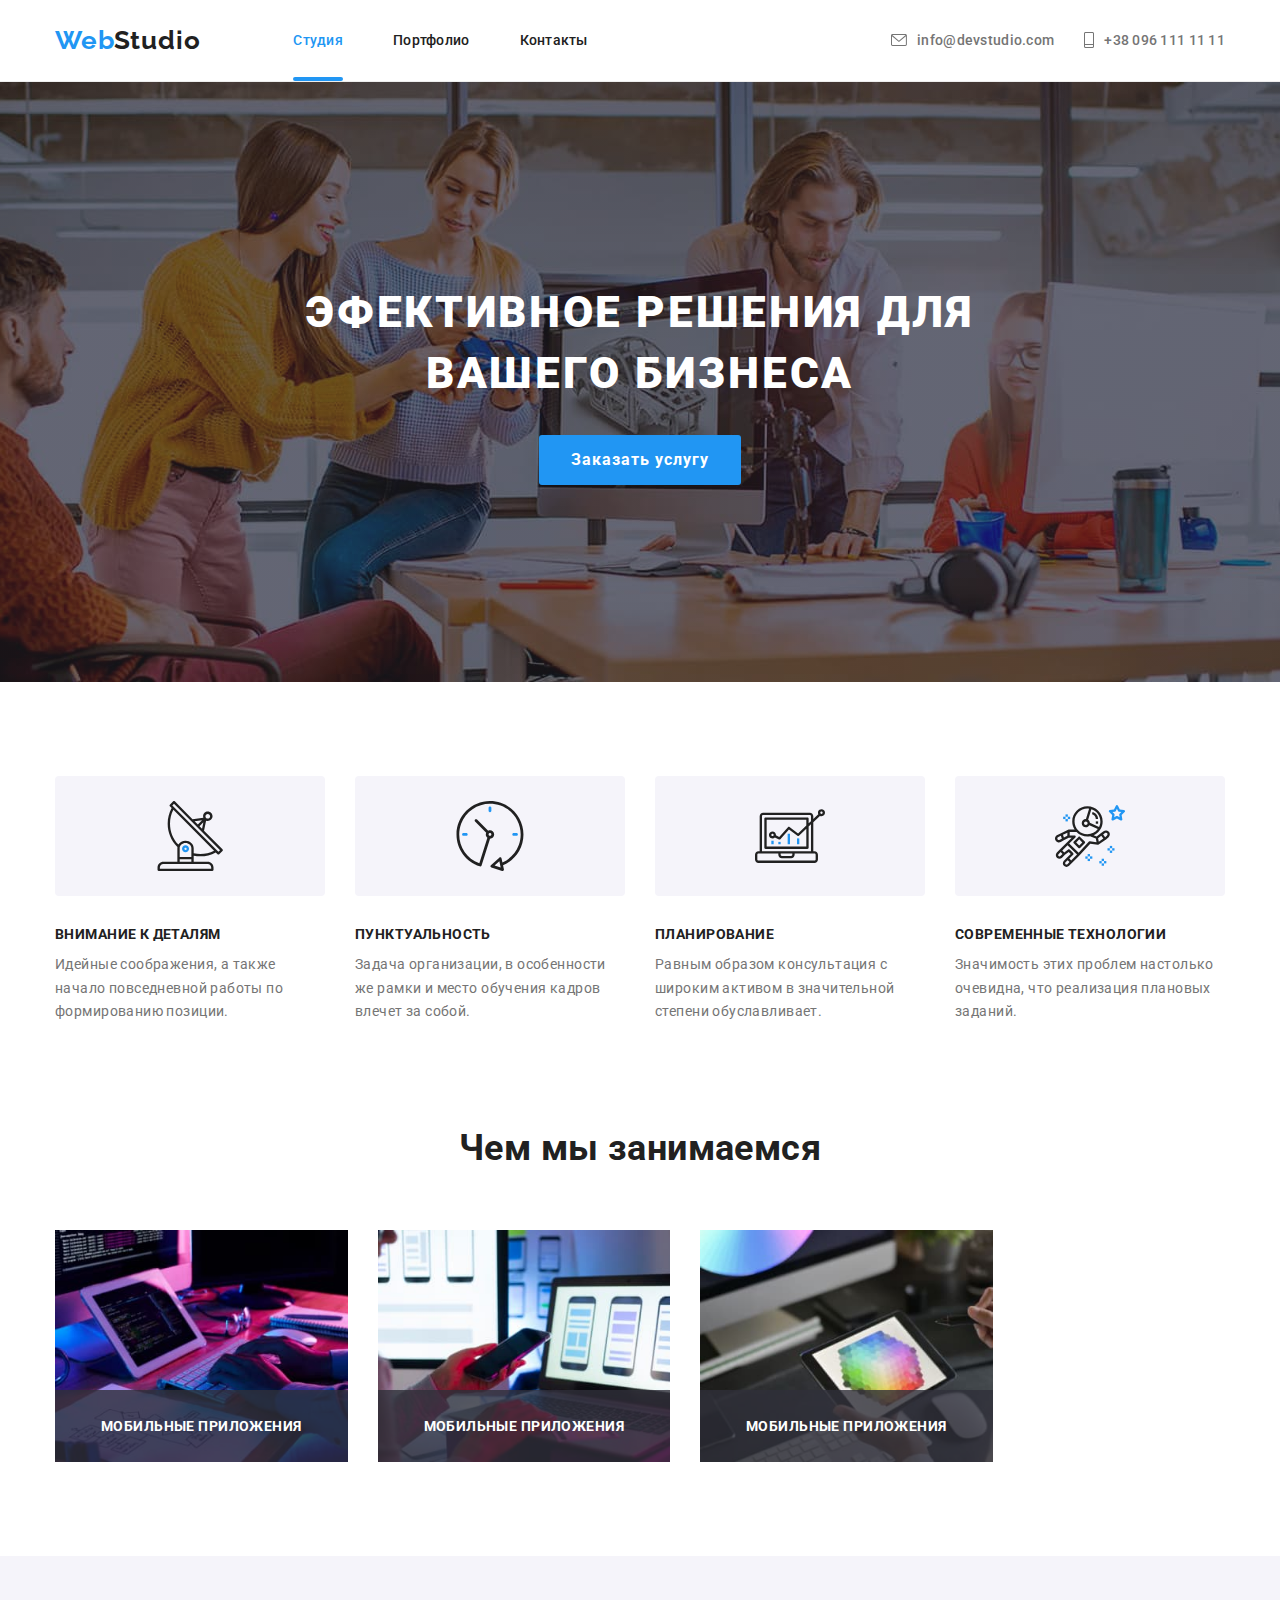
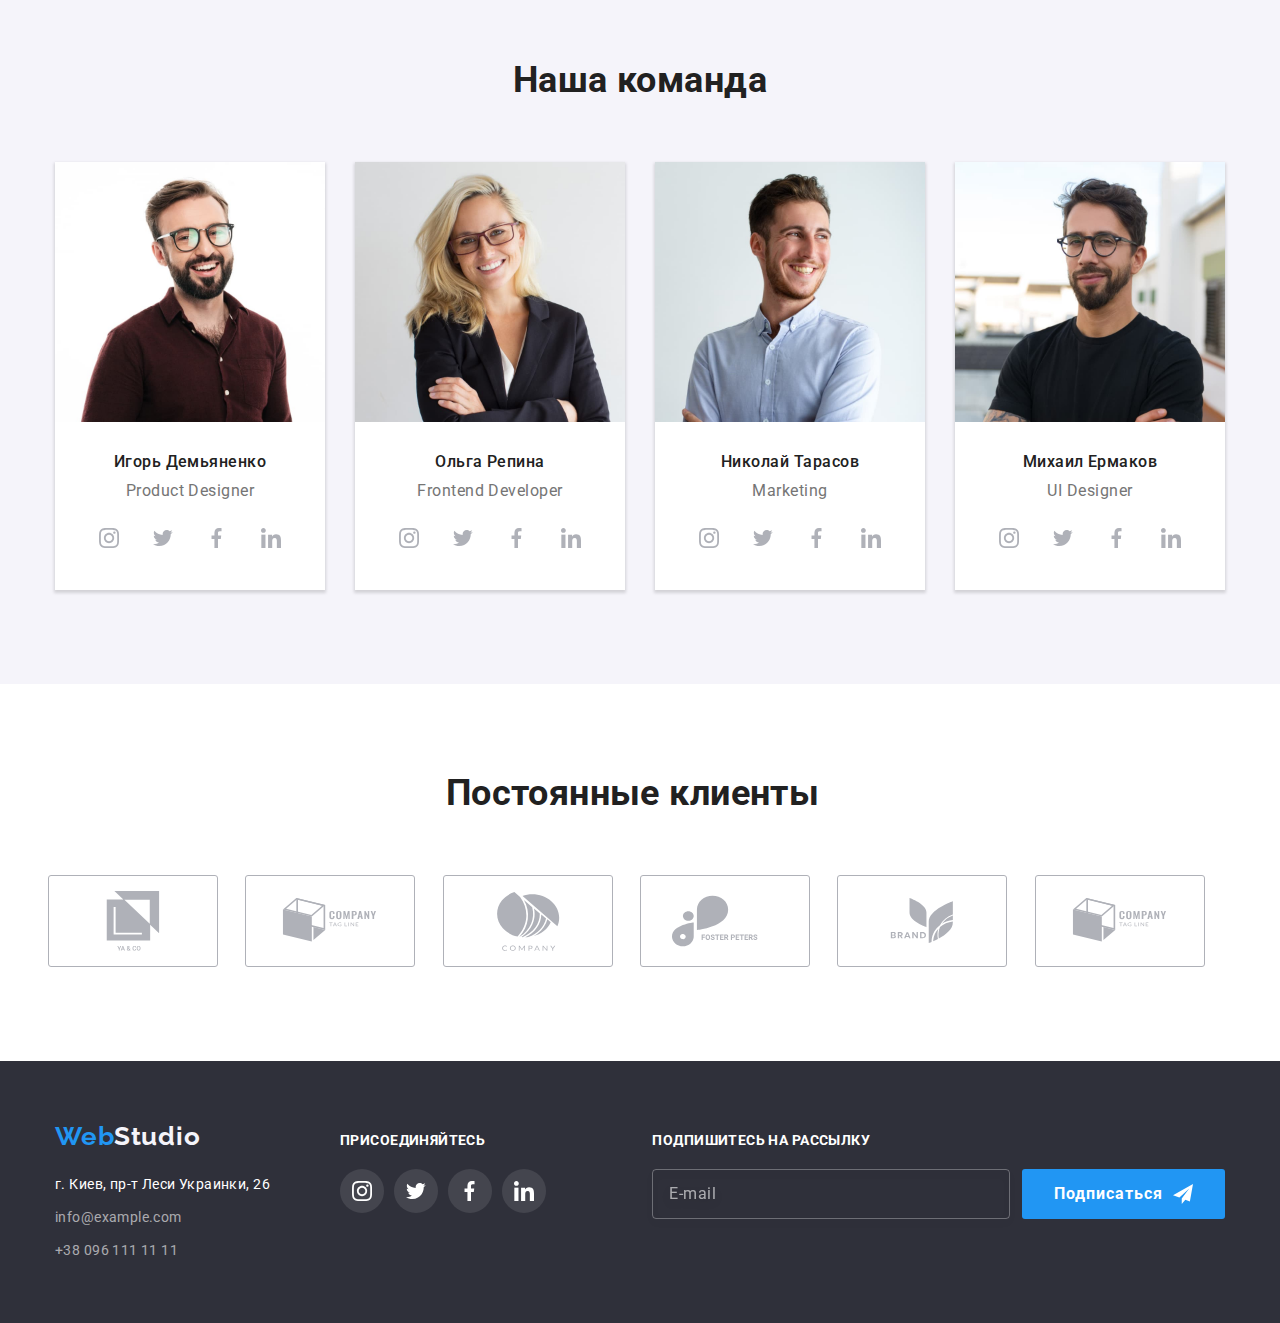
==== commit 8cd94423: "Доработка Sass" ====
--- a/index.html
+++ b/index.html
@@ -7,7 +7,7 @@
     <title>WebStudio</title>
     <link href="https://fonts.googleapis.com/css2?family=Raleway:wght@700&family=Roboto:wght@400;500;700;900&display=swap"
         rel="stylesheet">
-    <link rel="stylesheet" href="https://cdnjs.cloudflare.com/ajax/libs/modern-normalize/1.1.0/modern-normalize.min.css">
+    <!-- <link rel="stylesheet" href="https://cdnjs.cloudflare.com/ajax/libs/modern-normalize/1.1.0/modern-normalize.min.css"> -->
     <!-- <link rel="stylesheet" href="./css/style.css"> -->
     <link rel="stylesheet" href="./css/main.min.css">
 </head>
@@ -119,12 +119,9 @@
  </section>
 
 <!-- Чем занимается компания -->
-<article class="product">
-    
  <section class="section work">
+    <div class="container">
     <h2 class="section-title">Чем мы занимаемся</h2>
-
-    <div class="container">
 
     <ul class="work__list list">
 
@@ -152,11 +149,7 @@
             </li>
      </ul>           
     </div>
-    
-
-    
     </section>
-</article>
 
 <!--Команда компании-->
  <section class="section section--team">
@@ -351,6 +344,8 @@
                 </svg>
             </a>
         </li>
+
+        
         <li class="client__item" >
             <a class="client__links" href="./index.html">
                 <svg class="button-icon" width="106px" height="60px">
--- a/css/style.css
+++ b/css/style.css
@@ -30,7 +30,7 @@
 font-family: Roboto, sans-serif;
 
 font-size: 14px;
-line-height: 1.17;
+line-height: 1.71;
 letter-spacing: 0.03em;
 }
 
--- a/css/main.min.css
+++ b/css/main.min.css
@@ -1 +1 @@
-:root{--title-text-color: #212121;--primari-text-color: #757575;--primari-white-color: #FFFFFF;--contact-footer: rgba(255, 255, 255, 0.6);--accent-color: #2196F3;--hero-bgrcolor: #2F303A;--button-filter: #F5F4FA;--hover-button: #188ce8;--border-box: #EEEEEE;--var--bg-icon: #afb1b8;--timing-function: cubic-bezier(0.4, 0, 0.2, 1)}body{background-color:var(--primari-white-color);color:var(--primari-text-color);font-family:Roboto,sans-serif;font-size:14px;line-height:1.17;letter-spacing:.03em}.visually-hidden{position:absolute;white-space:nowrap;width:1px;height:1px;overflow:hidden;border:0;padding:0;clip:rect(0 0 0 0);-webkit-clip-path:inset(50%);clip-path:inset(50%);margin:-1px}/*! modern-normalize v1.1.0 | MIT License | https://github.com/sindresorhus/modern-normalize */*,::before,::after{-webkit-box-sizing:border-box;box-sizing:border-box}html{line-height:1.15;-webkit-text-size-adjust:100%;-moz-tab-size:4;-o-tab-size:4;tab-size:4}body{margin:0;font-family:system-ui,-apple-system,"Segoe UI",Roboto,Helvetica,Arial,sans-serif,"Apple Color Emoji","Segoe UI Emoji"}hr{height:0;color:inherit}abbr[title]{-webkit-text-decoration:underline dotted;text-decoration:underline dotted}b,strong{font-weight:bolder}code,kbd,samp,pre{font-family:ui-monospace,SFMono-Regular,Consolas,"Liberation Mono",Menlo,monospace;font-size:1em}small{font-size:80%}sub,sup{font-size:75%;line-height:0;position:relative;vertical-align:baseline}sub{bottom:-0.25em}sup{top:-0.5em}table{text-indent:0;border-color:inherit}button,input,optgroup,select,textarea{font-family:inherit;font-size:100%;line-height:1.15;margin:0}button,select{text-transform:none}button,[type=button],[type=reset],[type=submit]{-webkit-appearance:button}::-moz-focus-inner{border-style:none;padding:0}:-moz-focusring{outline:1px dotted ButtonText}:-moz-ui-invalid{box-shadow:none}legend{padding:0}progress{vertical-align:baseline}::-webkit-inner-spin-button,::-webkit-outer-spin-button{height:auto}[type=search]{-webkit-appearance:textfield;outline-offset:-2px}::-webkit-search-decoration{-webkit-appearance:none}::-webkit-file-upload-button{-webkit-appearance:button;font:inherit}summary{display:list-item}.list-best{background-color:red}.list-best:nth-child(5){background-color:#fff;color:red}.list-best1{background-color:#000;color:#fff;width:350px}.list-best1:hover{color:#fff}.hello{color:#000}.hello:hover{color:red}.header{border-bottom:1px solid var(--border-box);font-weight:500;font-size:14px;line-height:1.2;letter-spacing:.02em}.container.headers{display:-webkit-box;display:-ms-flexbox;display:flex;position:relative;-webkit-box-align:center;-ms-flex-align:center;align-items:center}.icon-iconName{background-image:url("../images/iconName.svg")}.icon-iconName{background-image:url("../images/iconName.svg")}.icon-iconName{background-image:url("../images/iconName.svg")}.icon-iconName{background-image:url("../images/iconName.svg")}.section{padding-top:94px;padding-bottom:94px}.section-title{font-family:"Roboto";color:var(--title-text-color);margin-top:0;margin-bottom:50px;text-align:center}.container{width:1200px;padding-left:15px;padding-right:15px;margin-left:auto;margin-right:auto}h2{margin-top:0;font-weight:700;font-size:36px}.list{margin:0;padding:0;list-style:none}ul{list-style:none}a{text-decoration:none;color:currentColor}h1,h2,h3,p{margin:0}img{display:block}.logo-accent,.logo-black,.logo-white{font-family:Raleway,sans-serif;font-weight:700;font-size:26px;line-height:1.2;letter-spacing:.03em}.logo-accent{color:var(--accent-color);margin-right:-4px}.logo-black{color:var(--title-text-color)}.logo-white{color:var(--button-filter)}.logo-link:hover{color:red}.main-nav{display:-webkit-box;display:-ms-flexbox;display:flex;-webkit-box-align:center;-ms-flex-align:center;align-items:center;-webkit-box-pack:space-evenly;-ms-flex-pack:space-evenly;justify-content:space-evenly}.site-nav{margin-bottom:0;margin-top:0;padding-left:0;display:-webkit-box;display:-ms-flexbox;display:flex;margin-left:93px}.site-nav__item:not(:last-child){margin-right:50px}.site-nav__link{font-family:"Roboto";font-style:normal;position:relative;color:var(--title-text-color);display:block;padding-top:32px;padding-bottom:32px;font-weight:500;font-size:14px;line-height:1.2;letter-spacing:.02em;-webkit-transition:color 250ms var(--timing-function);transition:color 250ms var(--timing-function)}.site-nav__link:hover,.site-nav__link:focus{color:var(--accent-color)}.strip::after{display:block;position:absolute;content:"";bottom:0;width:100%;height:4px;background-color:var(--accent-color);border-radius:2px;-webkit-transform:scaleX(t 1);transform:scaleX(t 1);-webkit-transition:250ms var(--timing-function);transition:250ms var(--timing-function)}.strip:hover::after{-webkit-transform:scaleX(1);transform:scaleX(1)}#studio{color:var(--accent-color)}.contact{display:-webkit-inline-box;display:-ms-inline-flexbox;display:inline-flex;-webkit-box-align:center;-ms-flex-align:center;align-items:center;margin-bottom:0;margin-top:0;padding-left:0;margin-left:auto}.contact .item{padding:32px 0px;margin:0}.contact .contact__list+.contact__list{margin-left:30px}a.contact__link:hover,.contact__link:focus{color:#188ce8;fill:#188ce8}.contact__link{display:-webkit-box;display:-ms-flexbox;display:flex;-webkit-box-align:center;-ms-flex-align:center;align-items:center;font-family:"Roboto";fill:currentColor;color:currentColor;padding-top:32px;padding-bottom:32px;-webkit-transition:color 250ms var(--timing-function),fill 250ms var(--timing-function);transition:color 250ms var(--timing-function),fill 250ms var(--timing-function)}.contact__icon-massage{margin-right:10px}.button{min-width:200px;padding:10px 32px;background-color:var(--accent-color);color:var(--primari-white-color);display:-webkit-box;display:-ms-flexbox;display:flex;margin-left:auto;margin-right:auto;font-weight:700;font-size:16px;line-height:1.9;-webkit-box-align:center;-ms-flex-align:center;align-items:center;-webkit-box-pack:center;-ms-flex-pack:center;justify-content:center;text-align:center;letter-spacing:.06em;cursor:pointer;border:none;border-radius:3px;-webkit-transition:background-color 250ms var(--timing-function),-webkit-box-shadow 250ms var(--timing-function);transition:background-color 250ms var(--timing-function),-webkit-box-shadow 250ms var(--timing-function);transition:box-shadow 250ms var(--timing-function),background-color 250ms var(--timing-function);transition:box-shadow 250ms var(--timing-function),background-color 250ms var(--timing-function),-webkit-box-shadow 250ms var(--timing-function)}.button:hover,.button:focus{outline:none;-webkit-box-shadow:0px 4px 4px rgba(0,0,0,.15);box-shadow:0px 4px 4px rgba(0,0,0,.15);background-color:var(--hover-button)}.backdrop{position:fixed;top:0;left:0;width:100%;height:100%;background:rgba(0,0,0,.2);opacity:1;-webkit-transition:opacity 250ms var(--timing-function);transition:opacity 250ms var(--timing-function)}.backdrop.is-hidden{opacity:0;pointer-events:none}.backdrop.is-hidden .modal{-webkit-transform:translate(-50%, -50%) scale(1.1);transform:translate(-50%, -50%) scale(1.1)}.modal{position:absolute;top:50%;left:50%;-webkit-transform:translate(-50%, -50%) scale(1);transform:translate(-50%, -50%) scale(1);-webkit-transition:scale 250ms var(--timing-function),-webkit-transform 250ms var(--timing-function);transition:scale 250ms var(--timing-function),-webkit-transform 250ms var(--timing-function);transition:transform 250ms var(--timing-function),scale 250ms var(--timing-function);transition:transform 250ms var(--timing-function),scale 250ms var(--timing-function),-webkit-transform 250ms var(--timing-function);border-radius:4px;width:528px;height:581px;padding:40px;background-color:#fff}.button-close{display:-webkit-box;display:-ms-flexbox;display:flex;position:absolute;top:8px;right:8px;width:30px;height:30px;fill:#000;border:none;cursor:pointer;border:1px solid #000;border-radius:50px;background-color:#fff;-webkit-transition:fill 250ms var(--timing-function),border-color 250ms var(--timing-function);transition:fill 250ms var(--timing-function),border-color 250ms var(--timing-function)}.button-close:hover{fill:#2196f3;border-color:#2196f3}.button-close svg{position:absolute;top:50%;left:30%;-webkit-transform:translateY(-50%);transform:translateY(-50%)}.icon-close{display:-webkit-box;display:-ms-flexbox;display:flex;-webkit-box-align:center;-ms-flex-align:center;align-items:center;-webkit-box-pack:center;-ms-flex-pack:center;justify-content:center}.form-modal{display:block;height:100%;margin-left:auto;margin-right:auto}.title-modal{font-family:"Roboto";text-align:center;font-weight:700;font-size:20px;line-height:1.15;letter-spacing:.03em;margin-bottom:30px;color:var(--title-text-color)}.form-field{position:relative;display:-webkit-box;display:-ms-flexbox;display:flex;-webkit-box-orient:vertical;-webkit-box-direction:normal;-ms-flex-direction:column;flex-direction:column;margin-bottom:20px}.form-field:nth-child(4){margin-bottom:10px}.form-comment{position:relative;display:block;-webkit-box-orient:vertical;-webkit-box-direction:normal;-ms-flex-direction:column;flex-direction:column;margin-bottom:20px;margin-top:4px;width:448px;height:120px}.icon-modal{display:inline-block;position:absolute;top:50%;left:15px;fill:var(--title-text-color);-webkit-transform:translateY(-50%);transform:translateY(-50%);-webkit-transition:fill 250ms var(--timing-function);transition:fill 250ms var(--timing-function)}.form-field:hover .icon-modal{fill:#2196f3}.form-input:focus~.icon-modal,.form-input:hover~.icon-modal{fill:var(--accent-color)}.form-input:not(:-moz-placeholder-shown)+.form-label{transform:translateY(-40px)}.form-input:not(:-ms-input-placeholder)+.form-label{transform:translateY(-40px)}.form-input:focus+.form-label,.form-input:not(:placeholder-shown)+.form-label{-webkit-transform:translateY(-40px);transform:translateY(-40px)}.form-input:-moz-placeholder-shown{background-color:#fff}.form-input:-ms-input-placeholder{background-color:#fff}.form-input:placeholder-shown{background-color:#fff}.chekbox{position:absolute;width:1px;height:1px;margin:-1px;border:0;padding:0;clip:rect(0 0 0 0);overflow:hidden}.field-checkbox{display:-webkit-box;display:-ms-flexbox;display:flex;-webkit-box-align:center;-ms-flex-align:center;align-items:center;-webkit-box-pack:center;-ms-flex-pack:center;justify-content:center;margin-bottom:30px}.icon-chekbox{display:inline-block;cursor:pointer;width:15px;height:15px;border:2px solid #2a2a2a;border-radius:4px;margin-right:8px}.icon-chekbox:focus,.icon-chekbox:hover{border-color:#2196f3}.links-checkbox{font-size:14px;line-height:1.71;letter-spacing:.03em;color:#2196f3;margin-left:3px;text-decoration:underline}.span-modal{font-size:14px;line-height:1.71;color:#757575;letter-spacing:.03em}.chekbox:checked+.icon-chekbox{border-color:#2196f3;background-color:#2196f3;background-image:url(../images/icons.svg/icon-check.svg);background-size:contain;background-origin:border-box}.form-label{position:absolute;top:54%;left:42px;-webkit-transform:translateY(-50%);transform:translateY(-50%);-webkit-transition:-webkit-transform 250ms var(--timing-function);transition:-webkit-transform 250ms var(--timing-function);transition:transform 250ms var(--timing-function);transition:transform 250ms var(--timing-function), -webkit-transform 250ms var(--timing-function)}.form-field input{width:448px;height:40px;margin:0;cursor:pointer;padding-left:42px;border-radius:4px;border:1px solid rgba(33,33,33,.2);-webkit-transition:border-color 250ms var(--timing-function);transition:border-color 250ms var(--timing-function);outline:none}.form-field input:hover,.form-field input:focus{border-color:#2196f3}.form-field input[type=checkbox]{width:16px;height:15px}textarea{width:448px;height:120px;padding-left:16px;padding-right:16px;padding-bottom:12px;padding-top:12px;cursor:pointer;border:1px solid rgba(33,33,33,.2);border-radius:4px;-webkit-transition:border-color 250ms var(--timing-function);transition:border-color 250ms var(--timing-function);outline:none;resize:none}.title-comment{margin-bottom:4px;margin-top:10px}.form-comment textarea:hover,.form-comment textarea:focus{border-color:#2196f3}.form-field input::-webkit-input-placeholder{color:#c4c4c4}.form-field input::-moz-placeholder{color:#c4c4c4}.form-field input:-ms-input-placeholder{color:#c4c4c4}.form-field input::-ms-input-placeholder{color:#c4c4c4}.form-field input::placeholder{color:#c4c4c4}.form-field textarea::-webkit-input-placeholder{color:#c4c4c4}.form-field textarea::-moz-placeholder{color:#c4c4c4}.form-field textarea:-ms-input-placeholder{color:#c4c4c4}.form-field textarea::-ms-input-placeholder{color:#c4c4c4}.form-field textarea::placeholder{color:#c4c4c4}.form-field label{margin-bottom:4px;font-weight:400;font-size:12px;line-height:1.2;letter-spacing:.01em;color:#757575}.footer{padding-top:60px;padding-bottom:60px}.container-footer{display:-webkit-box;display:-ms-flexbox;display:flex;-webkit-box-align:baseline;-ms-flex-align:baseline;align-items:baseline}.footer{background-color:var(--hero-bgrcolor)}.address{margin-top:20px;font-style:normal}.adress-list{padding:0;margin:0}.adress__item{margin-bottom:9px}.adress__item:last-child{margin-bottom:0}.footer .adress{font-family:"Roboto";color:var(--primari-white-color);font-size:14px;line-height:1.7;letter-spacing:.03em;margin-top:20px}.footer .info{font-family:"Roboto";color:rgba(255,255,255,.6);font-size:14px;line-height:1.7;letter-spacing:.03em;-webkit-transition:color 250ms var(--timing-function);transition:color 250ms var(--timing-function)}.info:hover,.info:focus{color:var(--accent-color)}.socials-footer{margin-left:70px}.footer-title{font-family:"Roboto";font-weight:700;margin-bottom:20px;font-weight:700;font-size:14px;line-height:1.2;letter-spacing:.03em;text-transform:uppercase;color:#fff}.socials-footer__list{display:-webkit-box;display:-ms-flexbox;display:flex;margin:0;padding:0}.socials-footer__item:not(:last-child){margin-right:10px}.socials-footer__link{display:-webkit-box;display:-ms-flexbox;display:flex;-webkit-box-align:center;-ms-flex-align:center;align-items:center;-webkit-box-pack:center;-ms-flex-pack:center;justify-content:center;width:44px;height:44px;fill:var(--primari-white-color);background-color:rgba(255,255,255,.1);border-radius:50px;-webkit-transition:background-color 250ms var(--timing-function),fill 250ms var(--timing-function);transition:background-color 250ms var(--timing-function),fill 250ms var(--timing-function)}.socials-footer__link:hover,.socials-footer__link:focus{background-color:#188ce8;fill:#fff}.sign{margin-left:auto}.form-footer{display:-webkit-box;display:-ms-flexbox;display:flex}.footer-label{margin-right:12px}.footer-label input::-webkit-input-placeholder{font-size:16px;line-height:1.2;letter-spacing:.03em;color:rgba(255,255,255,.6)}.footer-label input::-moz-placeholder{font-size:16px;line-height:1.2;letter-spacing:.03em;color:rgba(255,255,255,.6)}.footer-label input:-ms-input-placeholder{font-size:16px;line-height:1.2;letter-spacing:.03em;color:rgba(255,255,255,.6)}.footer-label input::-ms-input-placeholder{font-size:16px;line-height:1.2;letter-spacing:.03em;color:rgba(255,255,255,.6)}.footer-label input::placeholder{font-size:16px;line-height:1.2;letter-spacing:.03em;color:rgba(255,255,255,.6)}.footer-span{font-family:"Roboto";font-style:normal;font-weight:700;font-size:16px;line-height:1.88;display:-webkit-box;display:-ms-flexbox;display:flex;-webkit-box-align:center;-ms-flex-align:center;align-items:center;text-align:center;letter-spacing:.06em;margin-right:10px}.footer-input{-webkit-filter:drop-shadow(0px 4px 4px rgba(0, 0, 0, 0.15));filter:drop-shadow(0px 4px 4px rgba(0, 0, 0, 0.15));border:1px solid rgba(255,255,255,.3);border-radius:4px;width:358px;height:50px;padding-left:16px;color:#fff;background:rgba(0,0,0,0);outline:none;-webkit-transition:border-color 250ms var(--timing-function);transition:border-color 250ms var(--timing-function)}.footer-input:focus,.footer-input:hover{border-color:#2196f3}.feature-list{display:-webkit-box;display:-ms-flexbox;display:flex}.feature-list .flex-feature+.flex-feature{margin-left:30px}.container-feature{display:-webkit-inline-box;display:-ms-inline-flexbox;display:inline-flex;-webkit-box-align:center;-ms-flex-align:center;align-items:center;-webkit-box-pack:center;-ms-flex-pack:center;justify-content:center;background:#f5f4fa;border-radius:4px;width:270px;height:120px;margin-bottom:30px}.feature__title{font-family:"Roboto";color:var(--title-text-color);margin-top:0;margin-bottom:10px;font-weight:700;font-size:14px;line-height:1.2;letter-spacing:.03em;text-transform:uppercase}.feature__text{font-family:"Roboto";font-size:14px;line-height:1.71;letter-spacing:.03em;color:#757575}.hero{text-align:center;padding-top:200px;padding-bottom:200px;margin-left:auto;margin-right:auto;background:#c4c4c4;background-image:-webkit-gradient(linear, left top, right top, from(rgba(47, 48, 58, 0.4)), to(rgba(47, 48, 58, 0.4))),url(../images/icons.svg/heroo.jpg);background-image:linear-gradient(to right, rgba(47, 48, 58, 0.4), rgba(47, 48, 58, 0.4)),url(../images/icons.svg/heroo.jpg);background-repeat:no-repeat;background-position:center;background-size:cover;max-width:1600px;height:600px}.hero__title{font-family:"Roboto";color:var(--primari-white-color);font-weight:900;font-size:44px;line-height:1.4;letter-spacing:.06em;text-align:center;text-transform:uppercase;width:696px;margin-left:auto;margin-right:auto;margin-bottom:30px}.section.work{padding-top:0}.work__list{display:-webkit-box;display:-ms-flexbox;display:flex;-ms-flex-wrap:wrap;flex-wrap:wrap}.work__item+.work__item{margin-left:30px}.work__item{position:relative;-webkit-box-pack:center;-ms-flex-pack:center;justify-content:center;-webkit-box-align:center;-ms-flex-align:center;align-items:center;width:370px;-ms-flex-preferred-size:25%;flex-basis:25%}.work__text{display:-webkit-box;display:-ms-flexbox;display:flex;-webkit-box-pack:center;-ms-flex-pack:center;justify-content:center;-webkit-box-align:center;-ms-flex-align:center;align-items:center;font-family:"Roboto";font-weight:700;font-size:14px;line-height:1.2px;width:100%;height:72px;bottom:0;position:absolute;background:rgba(47,48,58,.8);color:var(--primari-white-color);text-transform:uppercase;letter-spacing:.03em}.socials__links{display:-webkit-inline-box;display:-ms-inline-flexbox;display:inline-flex;-webkit-box-align:center;-ms-flex-align:center;align-items:center;-webkit-box-pack:center;-ms-flex-pack:center;justify-content:center;fill:var(--var--bg-icon);background-color:var(--primari-white-color);width:44px;height:44px;border-radius:50px;-webkit-transition:background-color 250ms var(--timing-function),fill 250ms var(--timing-function);transition:background-color 250ms var(--timing-function),fill 250ms var(--timing-function)}.socials__team{display:-webkit-box;display:-ms-flexbox;display:flex;-webkit-box-pack:center;-ms-flex-pack:center;justify-content:center;-webkit-box-align:baseline;-ms-flex-align:baseline;align-items:baseline;padding-left:0;margin:0}.socials__item:not(:last-child){margin-right:10px}.socials__links:hover,.socials__links:focus{fill:var(--primari-white-color);background-color:var(--accent-color)}.section--team{background-color:var(--button-filter)}.team__list{display:-webkit-box;display:-ms-flexbox;display:flex;text-align:center}.team__item{width:270px;-webkit-box-shadow:0px 2px 3px 1px rgba(0,0,0,.14);box-shadow:0px 2px 3px 1px rgba(0,0,0,.14);background-color:#fff}.section--team .team__item+.team__item{margin-left:30px}.team__staff{padding:30px 32px;background-color:#fff}.team__title{color:var(--title-text-color);font-weight:500;font-size:16px;line-height:1.2;text-align:center;letter-spacing:.03em;margin-top:0;margin-bottom:10px}.team__text{font-size:16px;line-height:1.2;letter-spacing:.03em;margin-top:0;margin-bottom:16px}.client{display:-webkit-box;display:-ms-flexbox;display:flex;-webkit-box-pack:center;-ms-flex-pack:center;justify-content:center;-webkit-box-align:center;-ms-flex-align:center;align-items:center;margin:0;padding-left:0px}.client__item:not(:last-child){margin-right:30px}.client__item{width:170px;height:92px}.client__links{display:-webkit-box;display:-ms-flexbox;display:flex;-webkit-box-pack:center;-ms-flex-pack:center;justify-content:center;-webkit-box-align:center;-ms-flex-align:center;align-items:center;width:170px;height:92px;fill:var(--var--bg-icon);border:1px solid var(--var--bg-icon);border-radius:3px;-webkit-transition:border 250ms var(--timing-function),fill 250ms var(--timing-function);transition:border 250ms var(--timing-function),fill 250ms var(--timing-function);outline:none}.client__links:focus,.client__links:hover{fill:var(--accent-color);border:1px solid var(--accent-color)}/*# sourceMappingURL=main.min.css.map */+:root{--title-text-color: #212121;--primari-text-color: #757575;--primari-white-color: #FFFFFF;--contact-footer: rgba(255, 255, 255, 0.6);--accent-color: #2196F3;--hero-bgrcolor: #2F303A;--button-filter: #F5F4FA;--hover-button: #188ce8;--border-box: #EEEEEE;--var--bg-icon: #afb1b8;--timing-function: cubic-bezier(0.4, 0, 0.2, 1)}.visually-hidden{position:absolute;white-space:nowrap;width:1px;height:1px;overflow:hidden;border:0;padding:0;clip:rect(0 0 0 0);-webkit-clip-path:inset(50%);clip-path:inset(50%);margin:-1px}/*! modern-normalize v1.1.0 | MIT License | https://github.com/sindresorhus/modern-normalize */*,::before,::after{-webkit-box-sizing:border-box;box-sizing:border-box}html{line-height:1.15;-webkit-text-size-adjust:100%;-moz-tab-size:4;-o-tab-size:4;tab-size:4}hr{height:0;color:inherit}abbr[title]{-webkit-text-decoration:underline dotted;text-decoration:underline dotted}b,strong{font-weight:bolder}code,kbd,samp,pre{font-family:ui-monospace,SFMono-Regular,Consolas,"Liberation Mono",Menlo,monospace;font-size:1em}small{font-size:80%}sub,sup{font-size:75%;line-height:0;position:relative;vertical-align:baseline}sub{bottom:-0.25em}sup{top:-0.5em}table{text-indent:0;border-color:inherit}button,input,optgroup,select,textarea{font-family:inherit;font-size:100%;line-height:1.15;margin:0}button,select{text-transform:none}button,[type=button],[type=reset],[type=submit]{-webkit-appearance:button}::-moz-focus-inner{border-style:none;padding:0}:-moz-focusring{outline:1px dotted ButtonText}:-moz-ui-invalid{box-shadow:none}legend{padding:0}progress{vertical-align:baseline}::-webkit-inner-spin-button,::-webkit-outer-spin-button{height:auto}[type=search]{-webkit-appearance:textfield;outline-offset:-2px}::-webkit-search-decoration{-webkit-appearance:none}::-webkit-file-upload-button{-webkit-appearance:button;font:inherit}summary{display:list-item}.icon-iconName{background-image:url("../images/iconName.svg")}.icon-iconName{background-image:url("../images/iconName.svg")}.icon-iconName{background-image:url("../images/iconName.svg")}.icon-iconName{background-image:url("../images/iconName.svg")}body{background-color:var(--primari-white-color);color:var(--primari-text-color);font-family:Roboto,sans-serif;margin:0;font-size:14px;line-height:1.71;letter-spacing:.03em}a{text-decoration:none;color:currentColor}.list{list-style:none}ul{margin:0;padding:0;list-style:none}h1,h2,h3,p{margin:0}img{display:block;max-width:100%;height:auto}h2{margin-top:0;font-weight:700;font-size:36px}.section{padding-top:94px;padding-bottom:94px}.section-title{font-family:"Roboto";color:var(--title-text-color);margin-top:0;margin-bottom:50px;text-align:center}.container{width:1200px;padding-left:15px;padding-right:15px;margin-left:auto;margin-right:auto}.logo-accent,.logo-black,.logo-white{font-family:Raleway,sans-serif;font-weight:700;font-size:26px;line-height:1.2;letter-spacing:.03em}.logo-accent{color:var(--accent-color);margin-right:-4px}.logo-black{color:var(--title-text-color)}.logo-white{color:var(--button-filter)}.logo-link:hover{color:red}.main-nav{display:-webkit-box;display:-ms-flexbox;display:flex;-webkit-box-align:center;-ms-flex-align:center;align-items:center;-webkit-box-pack:space-evenly;-ms-flex-pack:space-evenly;justify-content:space-evenly}.site-nav{margin-bottom:0;margin-top:0;padding-left:0;display:-webkit-box;display:-ms-flexbox;display:flex;margin-left:93px}.site-nav__item:not(:last-child){margin-right:50px}.site-nav__link{font-family:"Roboto";font-style:normal;position:relative;color:var(--title-text-color);display:block;padding-top:32px;padding-bottom:32px;font-weight:500;font-size:14px;line-height:1.2;letter-spacing:.02em;-webkit-transition:color 250ms var(--timing-function);transition:color 250ms var(--timing-function)}.site-nav__link:hover,.site-nav__link:focus{color:var(--accent-color)}.strip::after{display:block;position:absolute;content:"";bottom:0;width:100%;height:4px;background-color:var(--accent-color);border-radius:2px;-webkit-transform:scaleX(t 1);transform:scaleX(t 1);-webkit-transition:250ms var(--timing-function);transition:250ms var(--timing-function)}.strip:hover::after{-webkit-transform:scaleX(1);transform:scaleX(1)}#studio{color:var(--accent-color)}.contact{display:-webkit-inline-box;display:-ms-inline-flexbox;display:inline-flex;-webkit-box-align:center;-ms-flex-align:center;align-items:center;margin-bottom:0;margin-top:0;padding-left:0;margin-left:auto}.contact .item{padding:32px 0px;margin:0}.contact .contact__list+.contact__list{margin-left:30px}a.contact__link:hover,.contact__link:focus{color:#188ce8;fill:#188ce8}.contact__link{display:-webkit-box;display:-ms-flexbox;display:flex;-webkit-box-align:center;-ms-flex-align:center;align-items:center;font-family:"Roboto";fill:currentColor;color:currentColor;padding-top:32px;padding-bottom:32px;-webkit-transition:color 250ms var(--timing-function),fill 250ms var(--timing-function);transition:color 250ms var(--timing-function),fill 250ms var(--timing-function)}.contact__icon-massage{margin-right:10px}.button{min-width:200px;padding:10px 32px;background-color:var(--accent-color);color:var(--primari-white-color);display:-webkit-box;display:-ms-flexbox;display:flex;margin-left:auto;margin-right:auto;font-weight:700;font-size:16px;line-height:1.9;-webkit-box-align:center;-ms-flex-align:center;align-items:center;-webkit-box-pack:center;-ms-flex-pack:center;justify-content:center;text-align:center;letter-spacing:.06em;cursor:pointer;border:none;border-radius:3px;-webkit-transition:background-color 250ms var(--timing-function),-webkit-box-shadow 250ms var(--timing-function);transition:background-color 250ms var(--timing-function),-webkit-box-shadow 250ms var(--timing-function);transition:box-shadow 250ms var(--timing-function),background-color 250ms var(--timing-function);transition:box-shadow 250ms var(--timing-function),background-color 250ms var(--timing-function),-webkit-box-shadow 250ms var(--timing-function)}.button:hover,.button:focus{outline:none;-webkit-box-shadow:0px 4px 4px rgba(0,0,0,.15);box-shadow:0px 4px 4px rgba(0,0,0,.15);background-color:var(--hover-button)}.backdrop{position:fixed;top:0;left:0;width:100%;height:100%;background:rgba(0,0,0,.2);opacity:1;-webkit-transition:opacity 250ms var(--timing-function);transition:opacity 250ms var(--timing-function)}.backdrop.is-hidden{opacity:0;pointer-events:none}.backdrop.is-hidden .modal{-webkit-transform:translate(-50%, -50%) scale(1.1);transform:translate(-50%, -50%) scale(1.1)}.modal{position:absolute;top:50%;left:50%;-webkit-transform:translate(-50%, -50%) scale(1);transform:translate(-50%, -50%) scale(1);-webkit-transition:scale 250ms var(--timing-function),-webkit-transform 250ms var(--timing-function);transition:scale 250ms var(--timing-function),-webkit-transform 250ms var(--timing-function);transition:transform 250ms var(--timing-function),scale 250ms var(--timing-function);transition:transform 250ms var(--timing-function),scale 250ms var(--timing-function),-webkit-transform 250ms var(--timing-function);border-radius:4px;width:528px;height:581px;padding:40px;background-color:#fff}.button-close{display:-webkit-box;display:-ms-flexbox;display:flex;position:absolute;top:8px;right:8px;width:30px;height:30px;outline:none;fill:#000;border:none;cursor:pointer;border:1px solid #000;border-radius:50px;background-color:#fff;-webkit-transition:fill 250ms var(--timing-function),border-color 250ms var(--timing-function);transition:fill 250ms var(--timing-function),border-color 250ms var(--timing-function)}.button-close:hover,.button-close:focus{fill:#2196f3;border-color:#2196f3}.button-close svg{position:absolute;top:50%;left:30%;-webkit-transform:translateY(-50%);transform:translateY(-50%)}.icon-close{display:-webkit-box;display:-ms-flexbox;display:flex;-webkit-box-align:center;-ms-flex-align:center;align-items:center;-webkit-box-pack:center;-ms-flex-pack:center;justify-content:center}.form-modal{display:block;height:100%;margin-left:auto;margin-right:auto}.title-modal{font-family:"Roboto";text-align:center;font-weight:700;font-size:20px;line-height:1.15;letter-spacing:.03em;margin-bottom:30px;color:var(--title-text-color)}.form-field{position:relative;display:-webkit-box;display:-ms-flexbox;display:flex;-webkit-box-orient:vertical;-webkit-box-direction:normal;-ms-flex-direction:column;flex-direction:column;margin-bottom:20px}.form-field:nth-child(4){margin-bottom:0}.form-comment{position:relative;display:block;-webkit-box-orient:vertical;-webkit-box-direction:normal;-ms-flex-direction:column;flex-direction:column;margin-bottom:20px;margin-top:4px;width:448px;height:120px}.icon-modal{display:inline-block;position:absolute;top:50%;left:15px;fill:var(--title-text-color);-webkit-transform:translateY(-50%);transform:translateY(-50%);-webkit-transition:fill 250ms var(--timing-function);transition:fill 250ms var(--timing-function)}.form-field:hover .icon-modal{fill:#2196f3}.form-input:focus~.icon-modal,.form-input:hover~.icon-modal{fill:var(--accent-color)}.form-input:not(:-moz-placeholder-shown)+.form-label{transform:translateY(-40px)}.form-input:not(:-ms-input-placeholder)+.form-label{transform:translateY(-40px)}.form-input:focus+.form-label,.form-input:not(:placeholder-shown)+.form-label{-webkit-transform:translateY(-40px);transform:translateY(-40px)}.form-input:-moz-placeholder-shown{background-color:#fff}.form-input:-ms-input-placeholder{background-color:#fff}.form-input:placeholder-shown{background-color:#fff}.chekbox{position:absolute;width:1px;height:1px;margin:-1px;border:0;padding:0;clip:rect(0 0 0 0);overflow:hidden}.field-checkbox{display:-webkit-box;display:-ms-flexbox;display:flex;-webkit-box-align:center;-ms-flex-align:center;align-items:center;-webkit-box-pack:center;-ms-flex-pack:center;justify-content:center;margin-bottom:30px}.icon-chekbox{display:inline-block;cursor:pointer;width:15px;height:15px;border:2px solid #2a2a2a;border-radius:4px;margin-right:8px}.links-checkbox{font-size:14px;line-height:1.71;letter-spacing:.03em;color:#2196f3;margin-left:3px;text-decoration:underline}.span-modal{font-size:14px;line-height:1.71;color:#757575;cursor:pointer;letter-spacing:.03em}.chekbox:checked+.icon-chekbox{border-color:#2196f3;background-color:#2196f3;background-image:url(../images/icons.svg/icon-check.svg);background-size:contain;background-origin:border-box}.form-label{position:absolute;top:54%;left:42px;font-size:12px;line-height:1.16;letter-spacing:.01em;-webkit-transform:translateY(-50%);transform:translateY(-50%);-webkit-transition:-webkit-transform 250ms var(--timing-function);transition:-webkit-transform 250ms var(--timing-function);transition:transform 250ms var(--timing-function);transition:transform 250ms var(--timing-function), -webkit-transform 250ms var(--timing-function)}.form-field input{width:448px;height:40px;margin:0;cursor:pointer;padding-left:42px;border-radius:4px;border:1px solid rgba(33,33,33,.2);-webkit-transition:border-color 250ms var(--timing-function);transition:border-color 250ms var(--timing-function);outline:none}.form-field input:hover,.form-field input:focus{border-color:#2196f3}.form-field input[type=checkbox]{width:16px;height:15px}textarea{width:448px;height:120px;padding-left:16px;padding-right:16px;padding-bottom:12px;padding-top:12px;cursor:pointer;border:1px solid rgba(33,33,33,.2);border-radius:4px;-webkit-transition:border-color 250ms var(--timing-function);transition:border-color 250ms var(--timing-function);outline:none;resize:none}.textarea placeholder{font-family:"Roboto";font-style:normal;font-weight:400;font-size:12px;line-height:14px;letter-spacing:.01em;color:red}.title-comment{display:block;font-size:12px;line-height:1.16;letter-spacing:.01em;margin-bottom:4px;margin-top:10px}.form-comment textarea:hover,.form-comment textarea:focus{border-color:#2196f3}.form-field input::-webkit-input-placeholder{color:#c4c4c4}.form-field input::-moz-placeholder{color:#c4c4c4}.form-field input:-ms-input-placeholder{color:#c4c4c4}.form-field input::-ms-input-placeholder{color:#c4c4c4}.form-field input::placeholder{color:#c4c4c4}.form-field textarea::-webkit-input-placeholder{color:#c4c4c4}.form-field textarea::-moz-placeholder{color:#c4c4c4}.form-field textarea:-ms-input-placeholder{color:#c4c4c4}.form-field textarea::-ms-input-placeholder{color:#c4c4c4}.form-field textarea::placeholder{color:#c4c4c4}.form-field label{margin-bottom:4px;font-weight:400;font-size:12px;line-height:1.2;letter-spacing:.01em;color:#757575}.chekbox:hover+.icon-chekbox,.chekbox:focus+.icon-chekbox{border-color:#2196f3}.list-best{background-color:red}.list-best:nth-child(5){background-color:#fff;color:red}.list-best1{background-color:#000;color:#fff;width:350px}.list-best1:hover{color:#fff}#portfolio{color:var(--accent-color)}.hello{color:#000}.hello:hover{color:red}.header{border-bottom:1px solid var(--border-box);font-weight:500;font-size:14px;line-height:1.2;letter-spacing:.02em}.container.headers{display:-webkit-box;display:-ms-flexbox;display:flex;position:relative;-webkit-box-align:center;-ms-flex-align:center;align-items:center}.footer{padding-top:60px;padding-bottom:60px}.container-footer{display:-webkit-box;display:-ms-flexbox;display:flex;-webkit-box-align:baseline;-ms-flex-align:baseline;align-items:baseline}.footer{background-color:var(--hero-bgrcolor)}.address{margin-top:20px;font-style:normal}.adress-list{padding:0;margin:0}.adress__item{margin-bottom:9px}.adress__item:last-child{margin-bottom:0}.footer .adress{font-family:"Roboto";color:var(--primari-white-color);font-size:14px;line-height:1.7;letter-spacing:.03em;margin-top:20px}.footer .info{font-family:"Roboto";color:rgba(255,255,255,.6);font-size:14px;line-height:1.7;letter-spacing:.03em;-webkit-transition:color 250ms var(--timing-function);transition:color 250ms var(--timing-function)}.info:hover,.info:focus{color:var(--accent-color)}.socials-footer{margin-left:70px}.footer-title{font-family:"Roboto";font-weight:700;margin-bottom:20px;font-weight:700;font-size:14px;line-height:1.2;letter-spacing:.03em;text-transform:uppercase;color:#fff}.socials-footer__list{display:-webkit-box;display:-ms-flexbox;display:flex;margin:0;padding:0}.socials-footer__item:not(:last-child){margin-right:10px}.socials-footer__link{display:-webkit-box;display:-ms-flexbox;display:flex;-webkit-box-align:center;-ms-flex-align:center;align-items:center;-webkit-box-pack:center;-ms-flex-pack:center;justify-content:center;width:44px;height:44px;fill:var(--primari-white-color);background-color:rgba(255,255,255,.1);border-radius:50px;-webkit-transition:background-color 250ms var(--timing-function),fill 250ms var(--timing-function);transition:background-color 250ms var(--timing-function),fill 250ms var(--timing-function)}.socials-footer__link:hover,.socials-footer__link:focus{background-color:#188ce8;fill:#fff}.sign{margin-left:auto}.form-footer{display:-webkit-box;display:-ms-flexbox;display:flex}.footer-label{margin-right:12px}.footer-label input::-webkit-input-placeholder{font-size:16px;line-height:1.2;letter-spacing:.03em;color:rgba(255,255,255,.6)}.footer-label input::-moz-placeholder{font-size:16px;line-height:1.2;letter-spacing:.03em;color:rgba(255,255,255,.6)}.footer-label input:-ms-input-placeholder{font-size:16px;line-height:1.2;letter-spacing:.03em;color:rgba(255,255,255,.6)}.footer-label input::-ms-input-placeholder{font-size:16px;line-height:1.2;letter-spacing:.03em;color:rgba(255,255,255,.6)}.footer-label input::placeholder{font-size:16px;line-height:1.2;letter-spacing:.03em;color:rgba(255,255,255,.6)}.footer-span{font-family:"Roboto";font-style:normal;font-weight:700;font-size:16px;line-height:1.88;display:-webkit-box;display:-ms-flexbox;display:flex;-webkit-box-align:center;-ms-flex-align:center;align-items:center;text-align:center;letter-spacing:.06em;margin-right:10px}.footer-input{-webkit-filter:drop-shadow(0px 4px 4px rgba(0, 0, 0, 0.15));filter:drop-shadow(0px 4px 4px rgba(0, 0, 0, 0.15));border:1px solid rgba(255,255,255,.3);border-radius:4px;width:358px;height:50px;padding-left:16px;color:#fff;background:rgba(0,0,0,0);outline:none;-webkit-transition:border-color 250ms var(--timing-function);transition:border-color 250ms var(--timing-function)}.footer-input:focus,.footer-input:hover{border-color:#2196f3}.feature-list{display:-webkit-box;display:-ms-flexbox;display:flex}.feature-list .flex-feature+.flex-feature{margin-left:30px}.container-feature{display:-webkit-inline-box;display:-ms-inline-flexbox;display:inline-flex;-webkit-box-align:center;-ms-flex-align:center;align-items:center;-webkit-box-pack:center;-ms-flex-pack:center;justify-content:center;background:#f5f4fa;border-radius:4px;width:270px;height:120px;margin-bottom:30px}.feature__title{font-family:"Roboto";color:var(--title-text-color);margin-top:0;margin-bottom:10px;font-weight:700;font-size:14px;line-height:1.2;letter-spacing:.03em;text-transform:uppercase}.feature__text{font-family:"Roboto";font-size:14px;line-height:1.71;letter-spacing:.03em;color:#757575}.hero{text-align:center;padding-top:200px;padding-bottom:200px;margin-left:auto;margin-right:auto;background:#c4c4c4;background-image:-webkit-gradient(linear, left top, right top, from(rgba(47, 48, 58, 0.4)), to(rgba(47, 48, 58, 0.4))),url(../images/icons.svg/heroo.jpg);background-image:linear-gradient(to right, rgba(47, 48, 58, 0.4), rgba(47, 48, 58, 0.4)),url(../images/icons.svg/heroo.jpg);background-repeat:no-repeat;background-position:center;background-size:cover;max-width:1600px;height:600px}.hero__title{font-family:"Roboto";color:var(--primari-white-color);font-weight:900;font-size:44px;line-height:1.4;letter-spacing:.06em;text-align:center;text-transform:uppercase;width:696px;margin-left:auto;margin-right:auto;margin-bottom:30px}.section.work{padding-top:0}.work__list{display:-webkit-box;display:-ms-flexbox;display:flex;-ms-flex-wrap:wrap;flex-wrap:wrap}.work__item+.work__item{margin-left:30px}.work__item{position:relative;-webkit-box-pack:center;-ms-flex-pack:center;justify-content:center;-webkit-box-align:center;-ms-flex-align:center;align-items:center;width:370px;-ms-flex-preferred-size:25%;flex-basis:25%}.work__text{display:-webkit-box;display:-ms-flexbox;display:flex;-webkit-box-pack:center;-ms-flex-pack:center;justify-content:center;-webkit-box-align:center;-ms-flex-align:center;align-items:center;font-family:"Roboto";font-weight:700;font-size:14px;line-height:1.2px;width:100%;height:72px;bottom:0;position:absolute;background:rgba(47,48,58,.8);color:var(--primari-white-color);text-transform:uppercase;letter-spacing:.03em}.socials__links{display:-webkit-inline-box;display:-ms-inline-flexbox;display:inline-flex;-webkit-box-align:center;-ms-flex-align:center;align-items:center;-webkit-box-pack:center;-ms-flex-pack:center;justify-content:center;fill:var(--var--bg-icon);background-color:var(--primari-white-color);width:44px;height:44px;border-radius:50px;-webkit-transition:background-color 250ms var(--timing-function),fill 250ms var(--timing-function);transition:background-color 250ms var(--timing-function),fill 250ms var(--timing-function)}.socials__team{display:-webkit-box;display:-ms-flexbox;display:flex;-webkit-box-pack:center;-ms-flex-pack:center;justify-content:center;-webkit-box-align:baseline;-ms-flex-align:baseline;align-items:baseline;padding-left:0;margin:0}.socials__item:not(:last-child){margin-right:10px}.socials__links:hover,.socials__links:focus{fill:var(--primari-white-color);background-color:var(--accent-color)}.section--team{background-color:var(--button-filter)}.team__list{display:-webkit-box;display:-ms-flexbox;display:flex;text-align:center}.team__item{width:270px;-webkit-box-shadow:0px 2px 3px 1px rgba(0,0,0,.14);box-shadow:0px 2px 3px 1px rgba(0,0,0,.14);background-color:#fff}.section--team .team__item+.team__item{margin-left:30px}.team__staff{padding:30px 32px;background-color:#fff}.team__title{color:var(--title-text-color);font-weight:500;font-size:16px;line-height:1.2;text-align:center;letter-spacing:.03em;margin-top:0;margin-bottom:10px}.team__text{font-size:16px;line-height:1.2;letter-spacing:.03em;margin-top:0;margin-bottom:16px}.client__item{width:170px;height:92px}.client__links{display:-webkit-box;display:-ms-flexbox;display:flex;-webkit-box-pack:center;-ms-flex-pack:center;justify-content:center;-webkit-box-align:center;-ms-flex-align:center;align-items:center;width:170px;height:92px;fill:var(--var--bg-icon);border:1px solid var(--var--bg-icon);border-radius:3px;-webkit-transition:border 250ms var(--timing-function),fill 250ms var(--timing-function);transition:border 250ms var(--timing-function),fill 250ms var(--timing-function);outline:none}.client__links:focus,.client__links:hover{fill:var(--accent-color);border:1px solid var(--accent-color)}.client{display:-webkit-box;display:-ms-flexbox;display:flex;-webkit-box-pack:center;-ms-flex-pack:center;justify-content:center;-webkit-box-align:center;-ms-flex-align:center;align-items:center;margin:0;padding-left:0px;-ms-flex-wrap:wrap;flex-wrap:wrap;margin-top:-15px;margin-left:-15px}.client__item{margin-top:15px;margin-left:15px}.client>.client__item{-ms-flex-preferred-size:calc(16.6666666667% - 15px);flex-basis:calc(16.6666666667% - 15px)}.filter{display:-webkit-box;display:-ms-flexbox;display:flex;margin:0;padding-left:0;-webkit-box-pack:center;-ms-flex-pack:center;justify-content:center;margin-bottom:50px}.filter .filter__item+.filter__item{margin-left:8px}.filter__button{position:relative;background-color:var(--button-filter);color:var(--title-text-color);padding:6px 22px;font-weight:500;font-size:16px;line-height:1.6;cursor:pointer;text-align:center;border:none;border-radius:3px;letter-spacing:.03em;-webkit-transition:background-color 250ms var(--timing-function),color 250ms var(--timing-function),-webkit-box-shadow 250ms var(--timing-function);transition:background-color 250ms var(--timing-function),color 250ms var(--timing-function),-webkit-box-shadow 250ms var(--timing-function);transition:background-color 250ms var(--timing-function),color 250ms var(--timing-function),box-shadow 250ms var(--timing-function);transition:background-color 250ms var(--timing-function),color 250ms var(--timing-function),box-shadow 250ms var(--timing-function),-webkit-box-shadow 250ms var(--timing-function)}.filter__button:hover,.filter__button:focus{background-color:var(--accent-color);color:var(--primari-white-color);-webkit-box-shadow:0px 3px 1px rgba(0,0,0,.1),0px 1px 2px rgba(0,0,0,.08),0px 2px 2px rgba(0,0,0,.12);box-shadow:0px 3px 1px rgba(0,0,0,.1),0px 1px 2px rgba(0,0,0,.08),0px 2px 2px rgba(0,0,0,.12)}.project-list{display:-webkit-box;display:-ms-flexbox;display:flex;-ms-flex-wrap:wrap;flex-wrap:wrap;padding:0;margin:0;margin-right:-30px;margin-bottom:-30px}.project-list .project-list__item{-ms-flex-preferred-size:calc(33.3333333333% - 30px);flex-basis:calc(33.3333333333% - 30px)}.project-list__item{margin-right:30px}.project-list__item:nth-child(-n+6){margin-bottom:30px}.project-list__item:nth-child(3n){margin-right:0}.project-list__link{display:block}.project-list__link:hover,.project-list__link:focus{-webkit-box-shadow:1px 4px 6px 0px rgba(0,0,0,.1607843137),0px 4px 4px 0px rgba(0,0,0,.0588235294),0px 1px 1px 0px rgba(0,0,0,.1215686275);box-shadow:1px 4px 6px 0px rgba(0,0,0,.1607843137),0px 4px 4px 0px rgba(0,0,0,.0588235294),0px 1px 1px 0px rgba(0,0,0,.1215686275)}.project-list__link:hover .project-list__description::before,.project-list__link:focus .project-list__description::before{-webkit-transform:translateY(0);transform:translateY(0)}.project-list__link:hover .project-list__paragraph,.project-list__link:focus .project-list__paragraph{-webkit-transform:translateY(0);transform:translateY(0)}.project-list__description{position:relative;overflow:hidden}.project-list__description::before{display:inline-block;content:"";width:100%;height:100%;background:rgba(33,150,243,.9);position:absolute;-webkit-transform:translateY(100%);transform:translateY(100%);-webkit-transition:-webkit-transform var(--timing-function) 250ms;transition:-webkit-transform var(--timing-function) 250ms;transition:transform var(--timing-function) 250ms;transition:transform var(--timing-function) 250ms, -webkit-transform var(--timing-function) 250ms}.project-list__link:hover .project-list__description::before,.project-list__link:focus .project-list__description::before{-webkit-transform:translateY(0);transform:translateY(0)}.project-list__paragraph{display:-webkit-box;display:-ms-flexbox;display:flex;font-size:18px;line-height:1.56;letter-spacing:.03em;-webkit-box-align:center;-ms-flex-align:center;align-items:center;-webkit-box-pack:center;-ms-flex-pack:center;justify-content:center;width:100%;height:100%;padding-left:24px;padding-right:24px;padding-top:63px;padding-bottom:63px;position:absolute;bottom:0;color:var(--primari-white-color);-webkit-transform:translateY(100%);transform:translateY(100%);-webkit-transition:-webkit-transform 250ms var(--timing-function);transition:-webkit-transform 250ms var(--timing-function);transition:transform 250ms var(--timing-function);transition:transform 250ms var(--timing-function), -webkit-transform 250ms var(--timing-function)}.project-list__link:hover .project-list__paragraph,.project-list__link:focus .project-list__paragraph{-webkit-transform:translateY(0);transform:translateY(0)}.project-list__text-box{padding:20px 24px;border-right:1px solid var(--border-box);border-bottom:1px solid var(--border-box);border-left:1px solid var(--border-box);width:370px}.project-list__title{margin:0;margin-bottom:4px;margin-right:auto}.project-list .project-list__title{font-family:"Roboto";color:var(--title-text-color);font-weight:700;font-size:18px;margin-left:auto;text-align:left;line-height:2;letter-spacing:.06em}.project-list .project-list__text{color:var(--primari-text-color);font-size:16px;line-height:1.9;letter-spacing:.03em;margin:0}/*# sourceMappingURL=main.min.css.map */